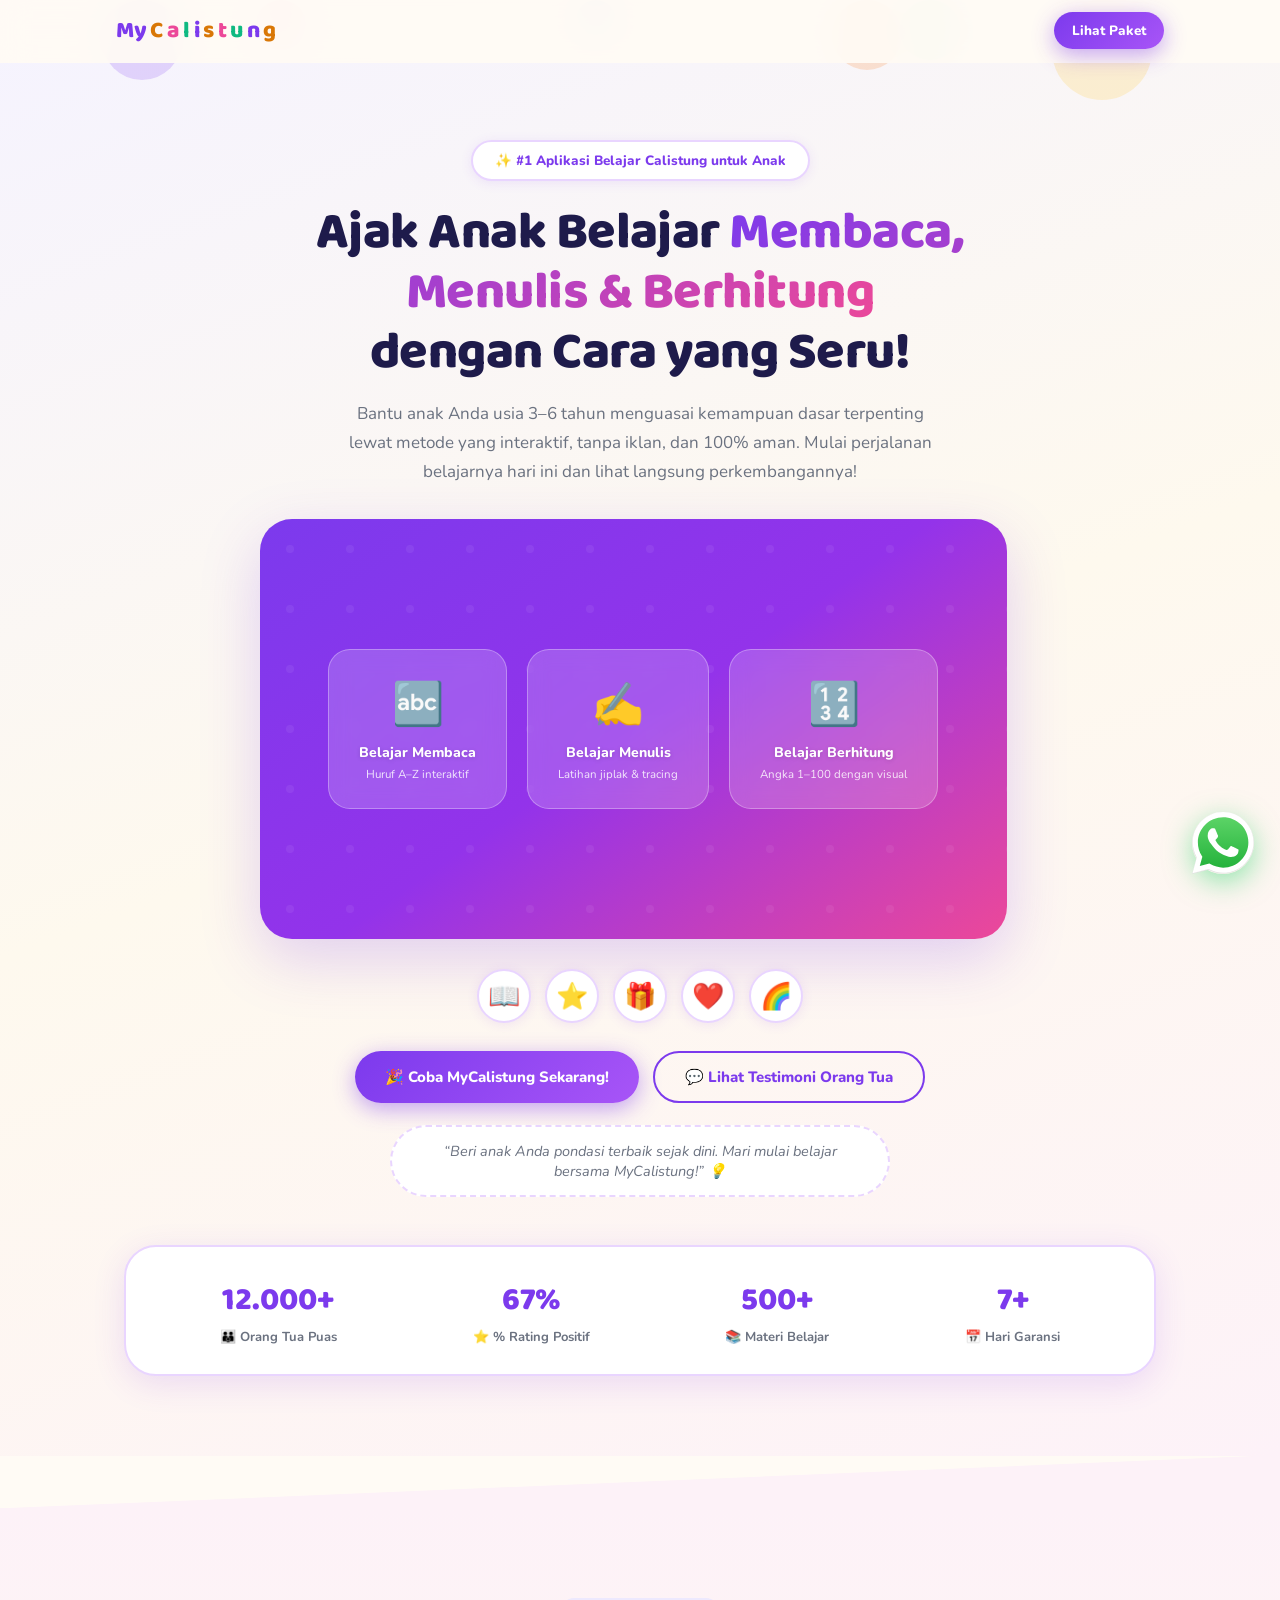
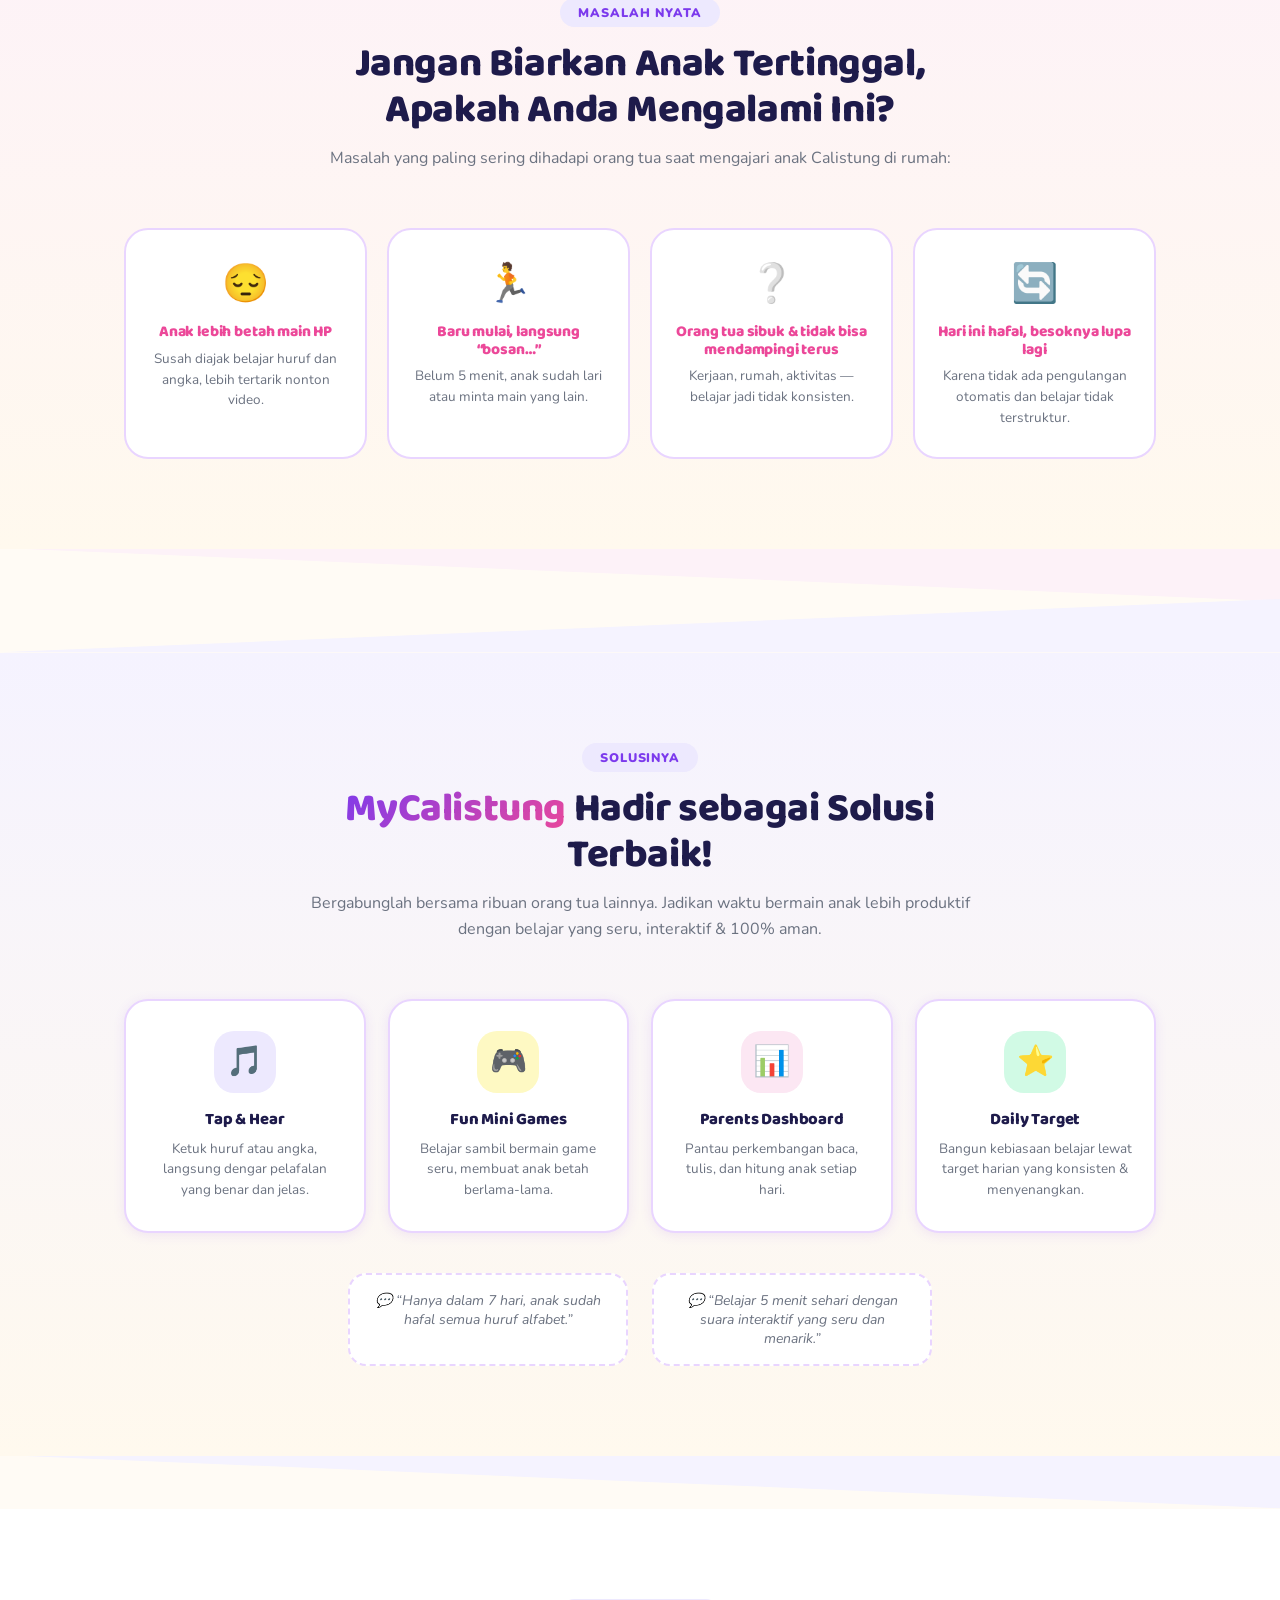
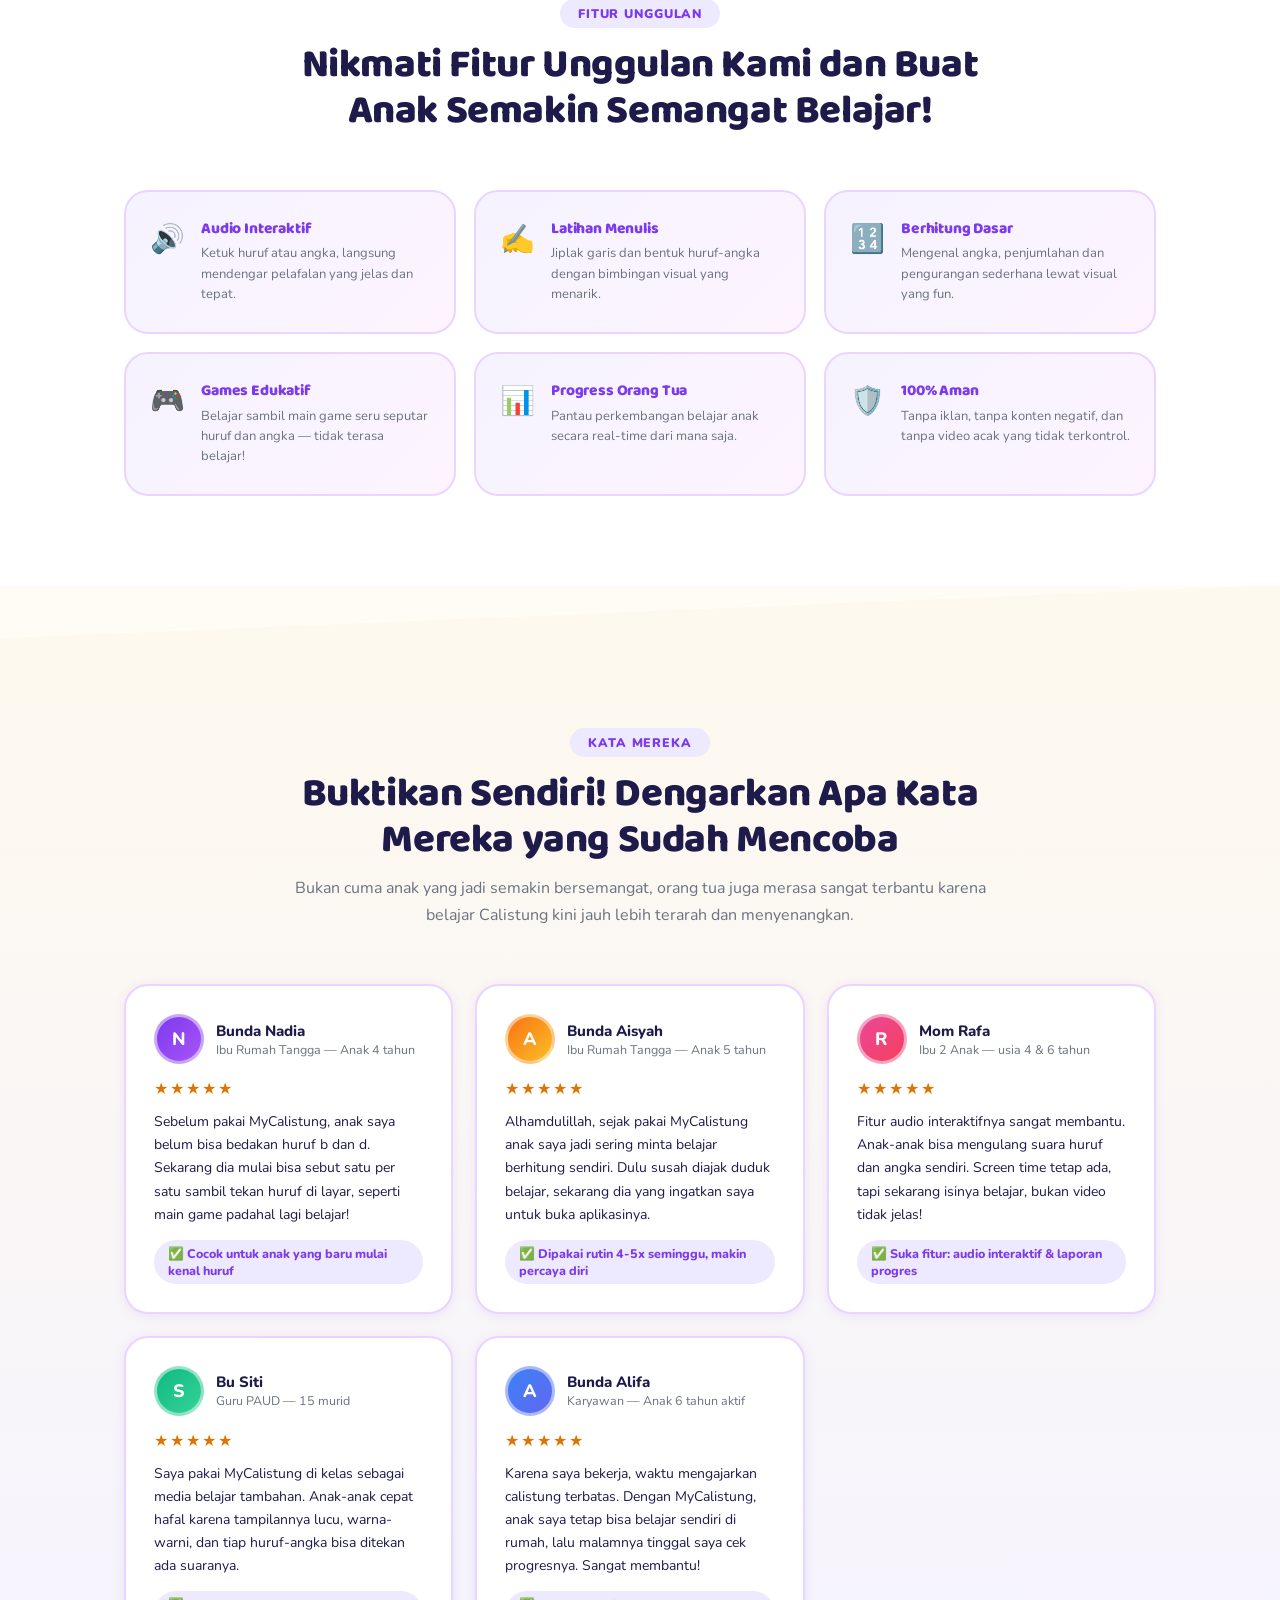
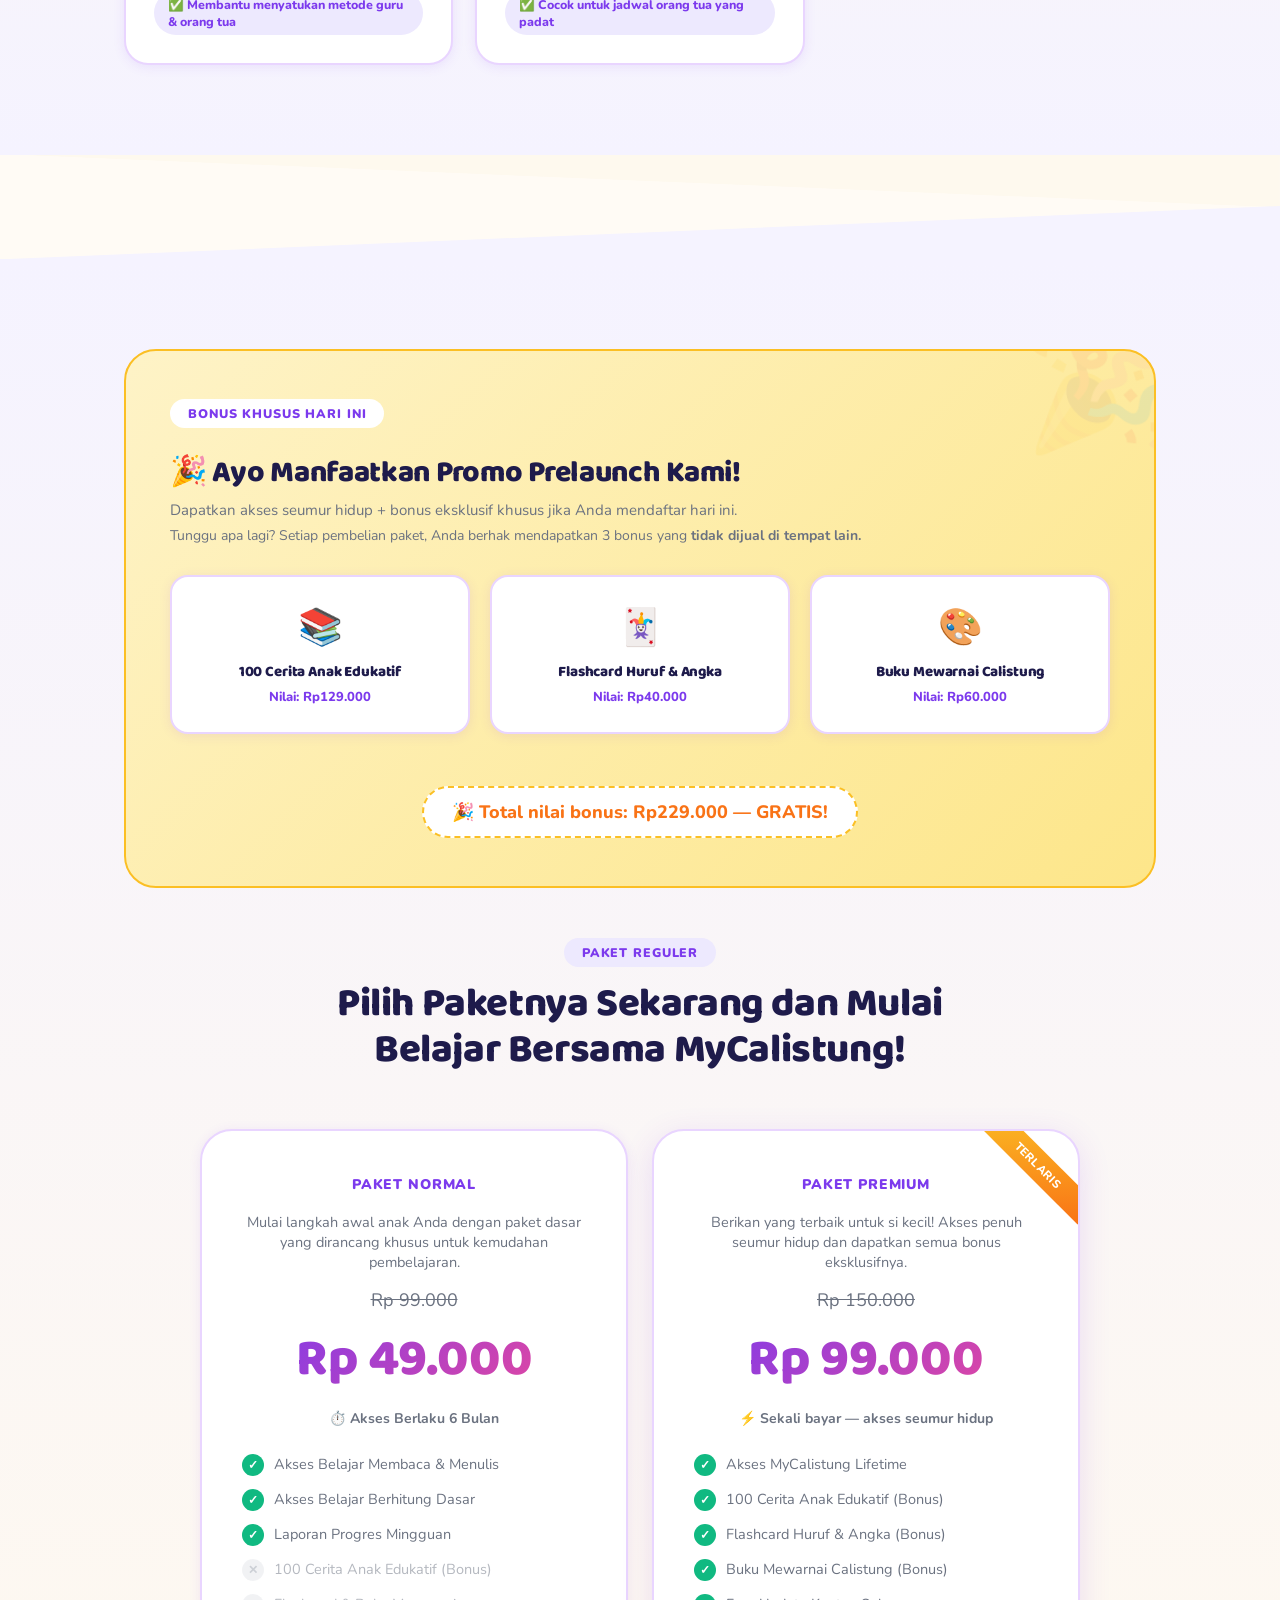
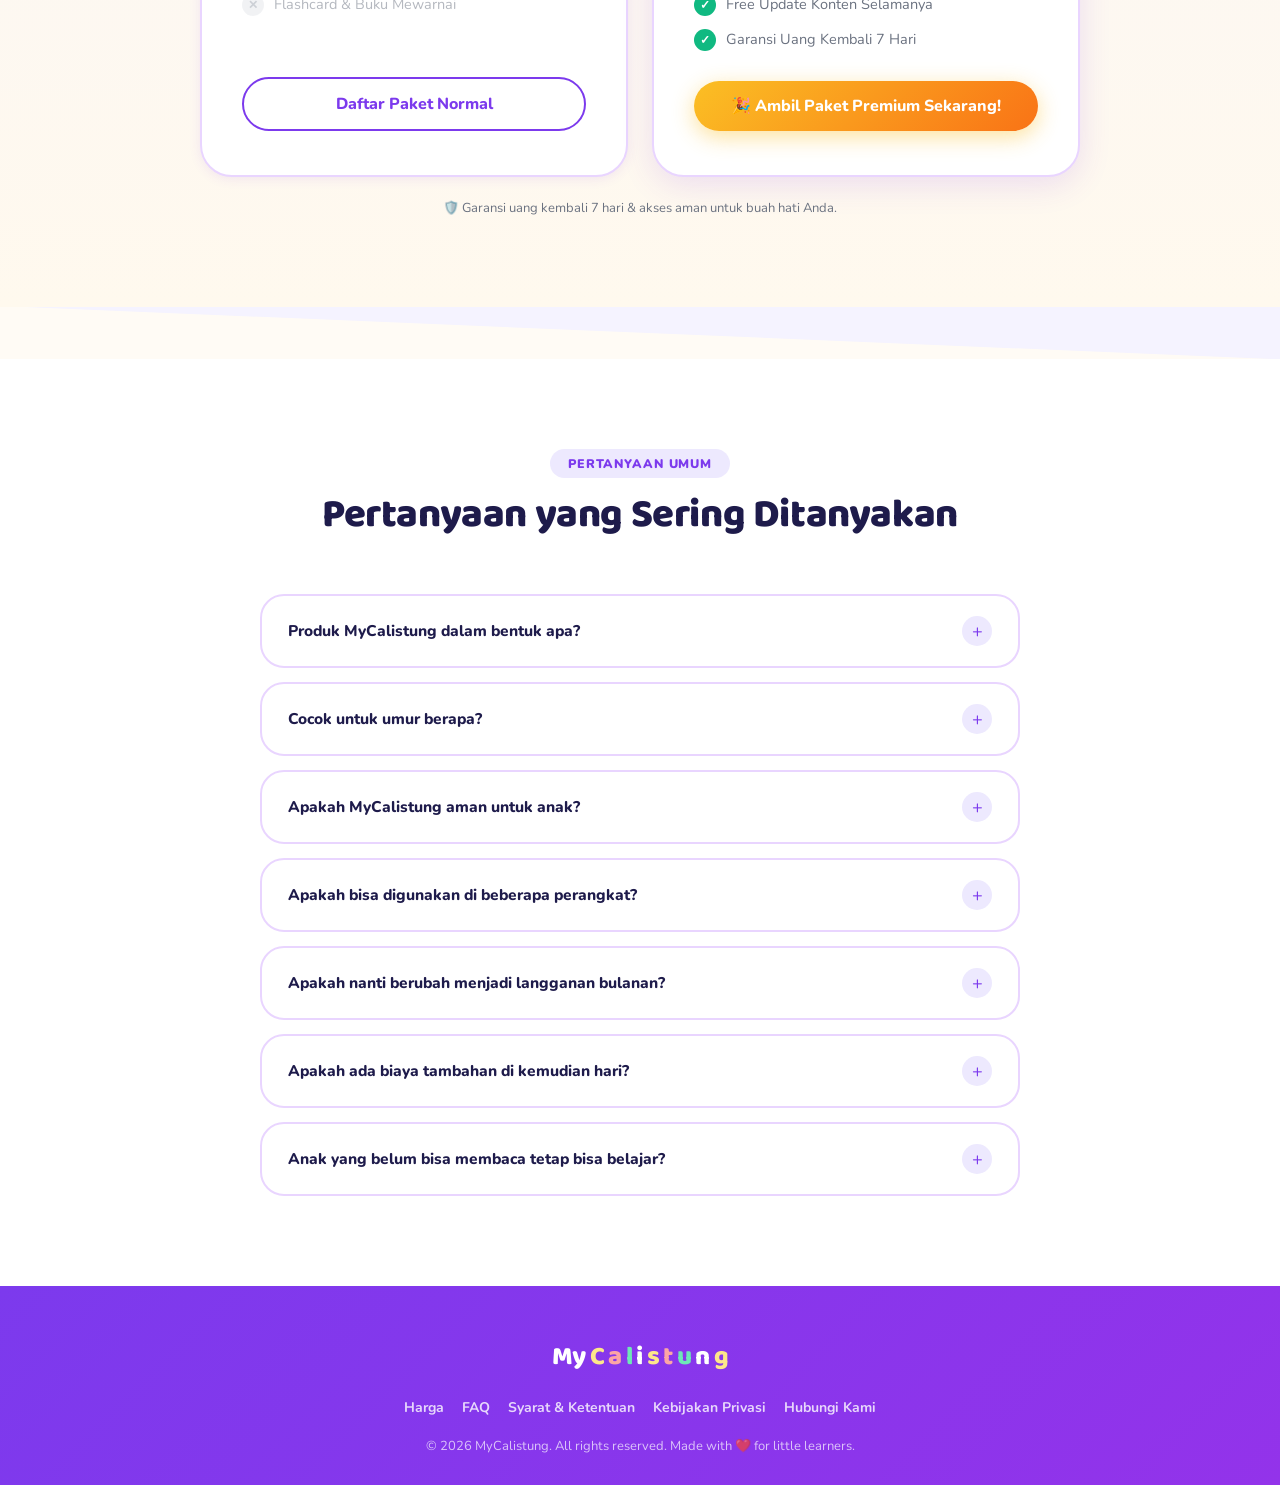
==== index.html @ 7fa24f55 "Add files via upload" ====
<!DOCTYPE html>
<html lang="id">
<head>
<meta charset="UTF-8">
<meta name="viewport" content="width=device-width, initial-scale=1.0">
<title>MyCalistung - Aplikasi Belajar Calistung Anak</title>
<meta name="description" content="MyCalistung membantu anak usia 3-6 tahun belajar Membaca, Menulis, dan Berhitung lewat cara yang seru, interaktif, dan aman tanpa iklan.">
<meta property="og:title" content="MyCalistung - Aplikasi Belajar Calistung Anak">
<meta property="og:description" content="Cara baru menemani anak belajar Calistung dengan aman, tanpa iklan, tanpa distraksi, full edukasi.">
<meta property="og:type" content="website">
<meta property="og:locale" content="id_ID">
<meta name="twitter:card" content="summary_large_image">
<meta name="twitter:title" content="MyCalistung - Aplikasi Belajar Calistung Anak">
<meta name="twitter:description" content="Belajar Membaca, Menulis, dan Berhitung jadi lebih mudah dan seru untuk anak usia 3-6 tahun.">
<link rel="preconnect" href="https://fonts.googleapis.com">
<link rel="preconnect" href="https://fonts.gstatic.com" crossorigin>
<link href="https://fonts.googleapis.com/css2?family=Baloo+2:wght@500;600;700;800&family=Nunito:wght@400;600;700;800;900&display=swap" rel="stylesheet">

<link rel="stylesheet" href="style.css">
</head>
<body>

<!-- ===== NAV ===== -->
<nav class="navbar" id="navbar">
  <div class="nav-inner">
    <a href="#" class="brand-logo" aria-label="MyCalistung - Beranda">
      <span class="lp">My</span><span class="ly">C</span><span class="lk">a</span><span class="lg">l</span><span class="lp">i</span><span class="ly">s</span><span class="lk">t</span><span class="lg">u</span><span class="lp">n</span><span class="ly">g</span>
    </a>
    <a href="#harga" class="btn btn-primary btn-sm" id="nav-cta">Lihat Paket</a>
  </div>
</nav>

<main>

<!-- ===== HERO ===== -->
<section class="hero" id="hero">
  <div class="bubbles" aria-hidden="true">
    <div class="bubble"></div><div class="bubble"></div>
    <div class="bubble"></div><div class="bubble"></div>
    <div class="bubble"></div><div class="bubble"></div>
  </div>
  <div class="wrap">
    <span class="eyebrow-badge">&#x2728; #1 Aplikasi Belajar Calistung untuk Anak</span>
    <h1>Ajak Anak Belajar <span class="accent">Membaca, Menulis &amp; Berhitung</span><br>dengan Cara yang Seru!</h1>
    <p class="lead">Bantu anak Anda usia 3&ndash;6 tahun menguasai kemampuan dasar terpenting lewat metode yang interaktif, tanpa iklan, dan 100% aman. Mulai perjalanan belajarnya hari ini dan lihat langsung perkembangannya!</p>

    <div class="hero-visual reveal">
      <div class="hero-mock" id="hero-mock">
        <div class="mock-card" data-tilt>
          <div class="mc-ic">&#x1F524;</div>
          <div class="mc-label">Belajar Membaca</div>
          <div class="mc-sub">Huruf A&ndash;Z interaktif</div>
        </div>
        <div class="mock-card" data-tilt>
          <div class="mc-ic">&#x270D;</div>
          <div class="mc-label">Belajar Menulis</div>
          <div class="mc-sub">Latihan jiplak &amp; tracing</div>
        </div>
        <div class="mock-card" data-tilt>
          <div class="mc-ic">&#x1F522;</div>
          <div class="mc-label">Belajar Berhitung</div>
          <div class="mc-sub">Angka 1&ndash;100 dengan visual</div>
        </div>
      </div>
    </div>

    <div class="icon-row" aria-hidden="true">
      <span title="Belajar">&#x1F4D6;</span>
      <span title="Bintang">&#x2B50;</span>
      <span title="Hadiah">&#x1F381;</span>
      <span title="Cinta">&#x2764;&#xFE0F;</span>
      <span title="Pelangi">&#x1F308;</span>
    </div>

    <div class="hero-cta-row">
      <a href="#harga" class="btn btn-primary confetti-btn" id="hero-cta-main">&#x1F389; Coba MyCalistung Sekarang!</a>
      <a href="#testimoni" class="btn btn-outline">&#x1F4AC; Lihat Testimoni Orang Tua</a>
    </div>

    <p class="hero-quote">&ldquo;Beri anak Anda pondasi terbaik sejak dini. Mari mulai belajar bersama MyCalistung!&rdquo; &#x1F4A1;</p>

    <div class="stats-bar reveal">
      <div class="stat-item">
        <div class="stat-num counter" data-target="12000">0</div>
        <div class="stat-label">&#x1F46A; Orang Tua Puas</div>
      </div>
      <div class="stat-item">
        <div class="stat-num counter" data-target="98">0</div>
        <div class="stat-label">&#x2B50; % Rating Positif</div>
      </div>
      <div class="stat-item">
        <div class="stat-num counter" data-target="500">0</div>
        <div class="stat-label">&#x1F4DA; Materi Belajar</div>
      </div>
      <div class="stat-item">
        <div class="stat-num counter" data-target="7">0</div>
        <div class="stat-label">&#x1F4C5; Hari Garansi</div>
      </div>
    </div>
  </div>
</section>

<!-- WAVE -->
<svg viewBox="0 0 1440 60" fill="none" xmlns="http://www.w3.org/2000/svg" style="display:block;margin-top:-1px;"><path d="M0 60L1440 0V60H0Z" fill="#FDF2F8"/></svg>

<!-- ===== PROBLEM ===== -->
<section class="problem-section section-pad" id="masalah">
  <div class="wrap">
    <div class="section-head reveal">
      <span class="section-eyebrow">Masalah Nyata</span>
      <h2>Jangan Biarkan Anak Tertinggal, Apakah Anda Mengalami Ini?</h2>
      <p>Masalah yang paling sering dihadapi orang tua saat mengajari anak Calistung di rumah:</p>
    </div>
    <div class="problem-grid">
      <div class="problem-card reveal">
        <span class="emoji">&#x1F614;</span>
        <h4>Anak lebih betah main HP</h4>
        <p>Susah diajak belajar huruf dan angka, lebih tertarik nonton video.</p>
      </div>
      <div class="problem-card reveal">
        <span class="emoji">&#x1F3C3;</span>
        <h4>Baru mulai, langsung &ldquo;bosan&hellip;&rdquo;</h4>
        <p>Belum 5 menit, anak sudah lari atau minta main yang lain.</p>
      </div>
      <div class="problem-card reveal">
        <span class="emoji">&#x2754;</span>
        <h4>Orang tua sibuk &amp; tidak bisa mendampingi terus</h4>
        <p>Kerjaan, rumah, aktivitas &mdash; belajar jadi tidak konsisten.</p>
      </div>
      <div class="problem-card reveal">
        <span class="emoji">&#x1F504;</span>
        <h4>Hari ini hafal, besoknya lupa lagi</h4>
        <p>Karena tidak ada pengulangan otomatis dan belajar tidak terstruktur.</p>
      </div>
    </div>
  </div>
</section>

<!-- WAVE -->
<svg viewBox="0 0 1440 60" fill="none" xmlns="http://www.w3.org/2000/svg" style="display:block;margin-top:-1px;"><path d="M0 0L1440 60V0H0Z" fill="#FDF2F8"/></svg>
<svg viewBox="0 0 1440 60" fill="none" xmlns="http://www.w3.org/2000/svg" style="display:block;margin-top:-2px;"><path d="M0 60L1440 0V60H0Z" fill="#F5F3FF"/></svg>

<!-- ===== SOLUTION ===== -->
<section class="solution-section section-pad" id="solusi">
  <div class="wrap">
    <div class="section-head reveal">
      <span class="section-eyebrow">Solusinya</span>
      <h2><span style="background:linear-gradient(135deg,var(--purple),var(--pink));-webkit-background-clip:text;-webkit-text-fill-color:transparent;background-clip:text;">MyCalistung</span> Hadir sebagai Solusi Terbaik!</h2>
      <p>Bergabunglah bersama ribuan orang tua lainnya. Jadikan waktu bermain anak lebih produktif dengan belajar yang seru, interaktif &amp; 100% aman.</p>
    </div>
    <div class="feature-grid-4">
      <div class="feature-card reveal">
        <div class="feature-icon icon-purple">&#x1F3B5;</div>
        <h3>Tap &amp; Hear</h3>
        <p>Ketuk huruf atau angka, langsung dengar pelafalan yang benar dan jelas.</p>
      </div>
      <div class="feature-card reveal">
        <div class="feature-icon icon-yellow">&#x1F3AE;</div>
        <h3>Fun Mini Games</h3>
        <p>Belajar sambil bermain game seru, membuat anak betah berlama-lama.</p>
      </div>
      <div class="feature-card reveal">
        <div class="feature-icon icon-pink">&#x1F4CA;</div>
        <h3>Parents Dashboard</h3>
        <p>Pantau perkembangan baca, tulis, dan hitung anak setiap hari.</p>
      </div>
      <div class="feature-card reveal">
        <div class="feature-icon icon-green">&#x2B50;</div>
        <h3>Daily Target</h3>
        <p>Bangun kebiasaan belajar lewat target harian yang konsisten &amp; menyenangkan.</p>
      </div>
    </div>
    <div class="solution-quotes reveal">
      <p>&#x1F4AC; &ldquo;Hanya dalam 7 hari, anak sudah hafal semua huruf alfabet.&rdquo;</p>
      <p>&#x1F4AC; &ldquo;Belajar 5 menit sehari dengan suara interaktif yang seru dan menarik.&rdquo;</p>
    </div>
  </div>
</section>

<!-- WAVE -->
<svg viewBox="0 0 1440 60" fill="none" xmlns="http://www.w3.org/2000/svg" style="display:block;margin-top:-1px;"><path d="M0 0L1440 60V0H0Z" fill="#F5F3FF"/></svg>

<!-- ===== HIGHLIGHTS ===== -->
<section class="highlights-section section-pad">
  <div class="wrap">
    <div class="section-head reveal">
      <span class="section-eyebrow">Fitur Unggulan</span>
      <h2>Nikmati Fitur Unggulan Kami dan Buat Anak Semakin Semangat Belajar!</h2>
    </div>
    <div class="highlights-grid">
      <div class="highlight-item reveal"><span class="h-ic">&#x1F50A;</span><div><h4>Audio Interaktif</h4><p>Ketuk huruf atau angka, langsung mendengar pelafalan yang jelas dan tepat.</p></div></div>
      <div class="highlight-item reveal"><span class="h-ic">&#x270D;</span><div><h4>Latihan Menulis</h4><p>Jiplak garis dan bentuk huruf-angka dengan bimbingan visual yang menarik.</p></div></div>
      <div class="highlight-item reveal"><span class="h-ic">&#x1F522;</span><div><h4>Berhitung Dasar</h4><p>Mengenal angka, penjumlahan dan pengurangan sederhana lewat visual yang fun.</p></div></div>
      <div class="highlight-item reveal"><span class="h-ic">&#x1F3AE;</span><div><h4>Games Edukatif</h4><p>Belajar sambil main game seru seputar huruf dan angka &mdash; tidak terasa belajar!</p></div></div>
      <div class="highlight-item reveal"><span class="h-ic">&#x1F4CA;</span><div><h4>Progress Orang Tua</h4><p>Pantau perkembangan belajar anak secara real-time dari mana saja.</p></div></div>
      <div class="highlight-item reveal"><span class="h-ic">&#x1F6E1;&#xFE0F;</span><div><h4>100% Aman</h4><p>Tanpa iklan, tanpa konten negatif, dan tanpa video acak yang tidak terkontrol.</p></div></div>
    </div>
  </div>
</section>

<!-- WAVE -->
<svg viewBox="0 0 1440 60" fill="none" xmlns="http://www.w3.org/2000/svg" style="display:block;margin-top:-1px;"><path d="M0 60L1440 0V60H0Z" fill="#FEF9EE"/></svg>

<!-- ===== TESTIMONIALS ===== -->
<section class="testi-section section-pad" id="testimoni">
  <div class="wrap">
    <div class="section-head reveal">
      <span class="section-eyebrow">Kata Mereka</span>
      <h2>Buktikan Sendiri! Dengarkan Apa Kata Mereka yang Sudah Mencoba</h2>
      <p>Bukan cuma anak yang jadi semakin bersemangat, orang tua juga merasa sangat terbantu karena belajar Calistung kini jauh lebih terarah dan menyenangkan.</p>
    </div>
    <div class="testi-grid">
      <div class="testi-card reveal">
        <div class="testi-person"><div class="testi-avatar" style="background:linear-gradient(135deg,#7C3AED,#A855F7);">N</div><div><div class="testi-name">Bunda Nadia</div><div class="testi-role">Ibu Rumah Tangga &mdash; Anak 4 tahun</div></div></div>
        <div class="testi-stars">&#x2605;&#x2605;&#x2605;&#x2605;&#x2605;</div>
        <p class="quote">Sebelum pakai MyCalistung, anak saya belum bisa bedakan huruf b dan d. Sekarang dia mulai bisa sebut satu per satu sambil tekan huruf di layar, seperti main game padahal lagi belajar!</p>
        <span class="testi-tag">&#x2705; Cocok untuk anak yang baru mulai kenal huruf</span>
      </div>
      <div class="testi-card reveal">
        <div class="testi-person"><div class="testi-avatar" style="background:linear-gradient(135deg,#F97316,#FBBF24);">A</div><div><div class="testi-name">Bunda Aisyah</div><div class="testi-role">Ibu Rumah Tangga &mdash; Anak 5 tahun</div></div></div>
        <div class="testi-stars">&#x2605;&#x2605;&#x2605;&#x2605;&#x2605;</div>
        <p class="quote">Alhamdulillah, sejak pakai MyCalistung anak saya jadi sering minta belajar berhitung sendiri. Dulu susah diajak duduk belajar, sekarang dia yang ingatkan saya untuk buka aplikasinya.</p>
        <span class="testi-tag">&#x2705; Dipakai rutin 4-5x seminggu, makin percaya diri</span>
      </div>
      <div class="testi-card reveal">
        <div class="testi-person"><div class="testi-avatar" style="background:linear-gradient(135deg,#EC4899,#F43F5E);">R</div><div><div class="testi-name">Mom Rafa</div><div class="testi-role">Ibu 2 Anak &mdash; usia 4 &amp; 6 tahun</div></div></div>
        <div class="testi-stars">&#x2605;&#x2605;&#x2605;&#x2605;&#x2605;</div>
        <p class="quote">Fitur audio interaktifnya sangat membantu. Anak-anak bisa mengulang suara huruf dan angka sendiri. Screen time tetap ada, tapi sekarang isinya belajar, bukan video tidak jelas!</p>
        <span class="testi-tag">&#x2705; Suka fitur: audio interaktif &amp; laporan progres</span>
      </div>
      <div class="testi-card reveal">
        <div class="testi-person"><div class="testi-avatar" style="background:linear-gradient(135deg,#10B981,#34D399);">S</div><div><div class="testi-name">Bu Siti</div><div class="testi-role">Guru PAUD &mdash; 15 murid</div></div></div>
        <div class="testi-stars">&#x2605;&#x2605;&#x2605;&#x2605;&#x2605;</div>
        <p class="quote">Saya pakai MyCalistung di kelas sebagai media belajar tambahan. Anak-anak cepat hafal karena tampilannya lucu, warna-warni, dan tiap huruf-angka bisa ditekan ada suaranya.</p>
        <span class="testi-tag">&#x2705; Membantu menyatukan metode guru &amp; orang tua</span>
      </div>
      <div class="testi-card reveal">
        <div class="testi-person"><div class="testi-avatar" style="background:linear-gradient(135deg,#3B82F6,#6366F1);">A</div><div><div class="testi-name">Bunda Alifa</div><div class="testi-role">Karyawan &mdash; Anak 6 tahun aktif</div></div></div>
        <div class="testi-stars">&#x2605;&#x2605;&#x2605;&#x2605;&#x2605;</div>
        <p class="quote">Karena saya bekerja, waktu mengajarkan calistung terbatas. Dengan MyCalistung, anak saya tetap bisa belajar sendiri di rumah, lalu malamnya tinggal saya cek progresnya. Sangat membantu!</p>
        <span class="testi-tag">&#x2705; Cocok untuk jadwal orang tua yang padat</span>
      </div>
    </div>
  </div>
</section>

<!-- WAVE -->
<svg viewBox="0 0 1440 60" fill="none" xmlns="http://www.w3.org/2000/svg" style="display:block;margin-top:-1px;"><path d="M0 0L1440 60V0H0Z" fill="#FEF9EE"/></svg>
<svg viewBox="0 0 1440 60" fill="none" xmlns="http://www.w3.org/2000/svg" style="display:block;margin-top:-2px;"><path d="M0 60L1440 0V60H0Z" fill="#F5F3FF"/></svg>

<!-- ===== PROMO + BONUS + PRICING ===== -->
<section class="promo-section section-pad" id="harga">
  <div class="wrap">
    <div class="promo-banner reveal">
      <span class="section-eyebrow" style="background:#fff;">Bonus Khusus Hari Ini</span>
      <h2 style="font-size:30px;margin:14px 0 10px;">&#x1F389; Ayo Manfaatkan Promo Prelaunch Kami!</h2>
      <p style="color:var(--ink-soft);margin-bottom:6px;font-size:15px;">Dapatkan akses seumur hidup + bonus eksklusif khusus jika Anda mendaftar hari ini.</p>
      <p style="color:var(--ink-soft);font-size:14px;">Tunggu apa lagi? Setiap pembelian paket, Anda berhak mendapatkan 3 bonus yang <strong>tidak dijual di tempat lain.</strong></p>
      <div class="bonus-grid">
        <div class="bonus-item" data-tilt><div class="b-emoji">&#x1F4DA;</div><h4>100 Cerita Anak Edukatif</h4><div class="b-value">Nilai: Rp129.000</div></div>
        <div class="bonus-item" data-tilt><div class="b-emoji">&#x1F0CF;</div><h4>Flashcard Huruf &amp; Angka</h4><div class="b-value">Nilai: Rp40.000</div></div>
        <div class="bonus-item" data-tilt><div class="b-emoji">&#x1F3A8;</div><h4>Buku Mewarnai Calistung</h4><div class="b-value">Nilai: Rp60.000</div></div>
      </div>
      <div style="text-align:center;margin-top:24px;"><span class="bonus-total">&#x1F389; Total nilai bonus: Rp229.000 &mdash; GRATIS!</span></div>
    </div>



    <div class="section-head reveal">
      <span class="section-eyebrow">Paket Reguler</span>
      <h2>Pilih Paketnya Sekarang dan Mulai Belajar Bersama MyCalistung!</h2>
    </div>
    <div class="price-grid reveal">
      <!-- PAKET NORMAL -->
      <div class="price-card normal" data-tilt>
        <div class="price-plan-name">Paket Normal</div>
        <p style="font-size:14.5px;color:var(--ink-soft);margin-bottom:16px;">Mulai langkah awal anak Anda dengan paket dasar yang dirancang khusus untuk kemudahan pembelajaran.</p>
        <div class="price-old">Rp 99.000</div>
        <div class="price-amount">Rp 49.000</div>
        <div class="price-sub">&#x23F1;&#xFE0F; Akses Berlaku 6 Bulan</div>
        <ul class="price-features">
          <li><span class="check">&#x2713;</span> Akses Belajar Membaca & Menulis</li>
          <li><span class="check">&#x2713;</span> Akses Belajar Berhitung Dasar</li>
          <li><span class="check">&#x2713;</span> Laporan Progres Mingguan</li>
          <li style="opacity: 0.5;"><span class="check" style="background:#E5E7EB;color:#9CA3AF;">&#x2715;</span> 100 Cerita Anak Edukatif (Bonus)</li>
          <li style="opacity: 0.5;"><span class="check" style="background:#E5E7EB;color:#9CA3AF;">&#x2715;</span> Flashcard & Buku Mewarnai</li>
        </ul>
        <a href="#" class="btn btn-outline" style="width:100%;font-size:16px;">Daftar Paket Normal</a>
      </div>

      <!-- PAKET PREMIUM -->
      <div class="price-card premium" data-tilt>
        <div class="price-plan-name">Paket Premium</div>
        <p style="font-size:14.5px;color:var(--ink-soft);margin-bottom:16px;">Berikan yang terbaik untuk si kecil! Akses penuh seumur hidup dan dapatkan semua bonus eksklusifnya.</p>
        <div class="price-old">Rp 150.000</div>
        <div class="price-amount">Rp 99.000</div>
        <div class="price-sub">&#x26A1; Sekali bayar &mdash; akses seumur hidup</div>
        <ul class="price-features">
          <li><span class="check">&#x2713;</span> Akses MyCalistung Lifetime</li>
          <li><span class="check">&#x2713;</span> 100 Cerita Anak Edukatif (Bonus)</li>
          <li><span class="check">&#x2713;</span> Flashcard Huruf &amp; Angka (Bonus)</li>
          <li><span class="check">&#x2713;</span> Buku Mewarnai Calistung (Bonus)</li>
          <li><span class="check">&#x2713;</span> Free Update Konten Selamanya</li>
          <li><span class="check">&#x2713;</span> Garansi Uang Kembali 7 Hari</li>
        </ul>
        <a href="#" class="btn btn-yellow confetti-btn" style="width:100%;font-size:16px;" id="buy-btn">&#x1F389; Ambil Paket Premium Sekarang!</a>
      </div>
    </div>
    
    <p class="price-guarantee reveal">&#x1F6E1;&#xFE0F; Garansi uang kembali 7 hari &amp; akses aman untuk buah hati Anda.</p>
  </div>
</section>

<!-- WAVE -->
<svg viewBox="0 0 1440 60" fill="none" xmlns="http://www.w3.org/2000/svg" style="display:block;margin-top:-1px;"><path d="M0 0L1440 60V0H0Z" fill="#F5F3FF"/></svg>

<!-- ===== FAQ ===== -->
<section class="faq-section section-pad" id="faq">
  <div class="wrap">
    <div class="section-head reveal">
      <span class="section-eyebrow">Pertanyaan Umum</span>
      <h2>Pertanyaan yang Sering Ditanyakan</h2>
    </div>
    <div class="faq-list">
      <div class="faq-item">
        <button class="faq-q">Produk MyCalistung dalam bentuk apa? <span class="plus">+</span></button>
        <div class="faq-a"><div class="faq-a-inner">MyCalistung berupa akses ke website/app kami yang bersifat interaktif. Anak tidak hanya membaca, tapi belajar dengan suara, game, dan latihan yang selalu diperbarui. Berbeda dari produk lain yang hanya e-book atau printable statis.</div></div>
      </div>
      <div class="faq-item">
        <button class="faq-q">Cocok untuk umur berapa? <span class="plus">+</span></button>
        <div class="faq-a"><div class="faq-a-inner">MyCalistung cocok untuk anak usia 3&ndash;6 tahun, dari yang belum mengenal huruf dan angka sampai yang mulai membaca dan berhitung dasar.</div></div>
      </div>
      <div class="faq-item">
        <button class="faq-q">Apakah MyCalistung aman untuk anak? <span class="plus">+</span></button>
        <div class="faq-a"><div class="faq-a-inner">Ya, 100% aman! Tanpa iklan, tanpa YouTube, dan semua materinya khusus untuk edukasi anak. Orang tua bisa tenang saat anak belajar sendiri.</div></div>
      </div>
      <div class="faq-item">
        <button class="faq-q">Apakah bisa digunakan di beberapa perangkat? <span class="plus">+</span></button>
        <div class="faq-a"><div class="faq-a-inner">Bisa. Satu akun bisa dipakai di 3 perangkat yang berbeda secara bersamaan.</div></div>
      </div>
      <div class="faq-item">
        <button class="faq-q">Apakah nanti berubah menjadi langganan bulanan? <span class="plus">+</span></button>
        <div class="faq-a"><div class="faq-a-inner">Setelah launching resmi, MyCalistung kemungkinan akan menggunakan sistem bulanan. Namun pembeli pre-launch tetap mendapatkan akses lifetime selamanya.</div></div>
      </div>
      <div class="faq-item">
        <button class="faq-q">Apakah ada biaya tambahan di kemudian hari? <span class="plus">+</span></button>
        <div class="faq-a"><div class="faq-a-inner">Tidak ada. Pembeli pre-launch hanya bayar sekali dan mendapat akses seumur hidup termasuk semua update konten ke depannya.</div></div>
      </div>
      <div class="faq-item">
        <button class="faq-q">Anak yang belum bisa membaca tetap bisa belajar? <span class="plus">+</span></button>
        <div class="faq-a"><div class="faq-a-inner">Bisa! Cukup &ldquo;tap &amp; dengar&rdquo; menggunakan audio interaktif. Anak tidak perlu bisa membaca dulu &mdash; sistem kami akan menuntun dari nol.</div></div>
      </div>
    </div>
  </div>
</section>

</main>

<!-- ===== FOOTER ===== -->
<footer>
  <div class="wrap">
    <div class="brand-logo" style="justify-content:center;font-size:26px;">
      <span style="color:#fff;">My</span><span style="color:#FDE68A;">C</span><span style="color:#FCA5A5;">a</span><span style="color:#6EE7B7;">l</span><span style="color:#fff;">i</span><span style="color:#FDE68A;">s</span><span style="color:#FCA5A5;">t</span><span style="color:#6EE7B7;">u</span><span style="color:#fff;">n</span><span style="color:#FDE68A;">g</span>
    </div>
    <div class="footer-links">
      <a href="#harga">Harga</a>
      <a href="#faq">FAQ</a>
      <a href="#">Syarat &amp; Ketentuan</a>
      <a href="#">Kebijakan Privasi</a>
      <a href="#">Hubungi Kami</a>
    </div>
    <div class="footer-copy">&copy; 2026 MyCalistung. All rights reserved. Made with &#x2764;&#xFE0F; for little learners.</div>
  </div>
</footer>

<!-- WA FLOAT -->
<a href="https://wa.me/6281234567890?text=Halo%2C%20saya%20tertarik%20dengan%20MyCalistung" class="wa-float" target="_blank" rel="noopener" aria-label="Chat WhatsApp">
  <svg viewBox="-2.73 0 1225.016 1225.016" xmlns="http://www.w3.org/2000/svg" width="100%" height="100%">
    <g stroke-width="0"></g>
    <g stroke-linecap="round" stroke-linejoin="round"></g>
    <g>
      <path fill="#E0E0E0" d="M1041.858 178.02C927.206 63.289 774.753.07 612.325 0 277.617 0 5.232 272.298 5.098 606.991c-.039 106.986 27.915 211.42 81.048 303.476L0 1225.016l321.898-84.406c88.689 48.368 188.547 73.855 290.166 73.896h.258.003c334.654 0 607.08-272.346 607.222-607.023.056-162.208-63.052-314.724-177.689-429.463zm-429.533 933.963h-.197c-90.578-.048-179.402-24.366-256.878-70.339l-18.438-10.93-191.021 50.083 51-186.176-12.013-19.087c-50.525-80.336-77.198-173.175-77.16-268.504.111-278.186 226.507-504.503 504.898-504.503 134.812.056 261.519 52.604 356.814 147.965 95.289 95.36 147.728 222.128 147.688 356.948-.118 278.195-226.522 504.543-504.693 504.543z"></path>
      <linearGradient id="wa-grad" gradientUnits="userSpaceOnUse" x1="609.77" y1="1190.114" x2="609.77" y2="21.084"><stop offset="0" stop-color="#20b038"></stop><stop offset="1" stop-color="#60d66a"></stop></linearGradient>
      <path fill="url(#wa-grad)" d="M27.875 1190.114l82.211-300.18c-50.719-87.852-77.391-187.523-77.359-289.602.133-319.398 260.078-579.25 579.469-579.25 155.016.07 300.508 60.398 409.898 169.891 109.414 109.492 169.633 255.031 169.57 409.812-.133 319.406-260.094 579.281-579.445 579.281-.023 0 .016 0 0 0h-.258c-96.977-.031-192.266-24.375-276.898-70.5l-307.188 80.548z"></path>
      <path fill-rule="evenodd" clip-rule="evenodd" fill="#FFF" d="M462.273 349.294c-11.234-24.977-23.062-25.477-33.75-25.914-8.742-.375-18.75-.352-28.742-.352-10 0-26.25 3.758-39.992 18.766-13.75 15.008-52.5 51.289-52.5 125.078 0 73.797 53.75 145.102 61.242 155.117 7.5 10 103.758 166.266 256.203 226.383 126.695 49.961 152.477 40.023 179.977 37.523s88.734-36.273 101.234-71.297c12.5-35.016 12.5-65.031 8.75-71.305-3.75-6.25-13.75-10-28.75-17.5s-88.734-43.789-102.484-48.789-23.75-7.5-33.75 7.516c-10 15-38.727 48.773-47.477 58.773-8.75 10.023-17.5 11.273-32.5 3.773-15-7.523-63.305-23.344-120.609-74.438-44.586-39.75-74.688-88.844-83.438-103.859-8.75-15-.938-23.125 6.586-30.602 6.734-6.719 15-17.508 22.5-26.266 7.484-8.758 9.984-15.008 14.984-25.008 5-10.016 2.5-18.773-1.25-26.273s-32.898-81.67-46.234-111.326z"></path>
      <path fill="#FFF" d="M1036.898 176.091C923.562 62.677 772.859.185 612.297.114 281.43.114 12.172 269.286 12.039 600.137 12 705.896 39.633 809.13 92.156 900.13L7 1211.067l318.203-83.438c87.672 47.812 186.383 73.008 286.836 73.047h.255.003c330.812 0 600.109-269.219 600.25-600.055.055-160.343-62.328-311.108-175.649-424.53zm-424.601 923.242h-.195c-89.539-.047-177.344-24.086-253.93-69.531l-18.227-10.805-188.828 49.508 50.414-184.039-11.875-18.867c-49.945-79.414-76.312-171.188-76.273-265.422.109-274.992 223.906-498.711 499.102-498.711 133.266.055 258.516 52 352.719 146.266 94.195 94.266 146.031 219.578 145.992 352.852-.118 274.999-223.923 498.749-498.899 498.749z"></path>
    </g>
  </svg>
</a>

<script src="script.js"></script>
</body>
</html>
---- style.css ----
/* ===== DESIGN TOKENS ===== */
:root {
  --purple: #7C3AED;
  --purple-mid: #A855F7;
  --purple-light: #EDE9FE;
  --yellow: #FBBF24;
  --yellow-dark: #D97706;
  --orange: #F97316;
  --orange-light: #FFF3E0;
  --pink: #EC4899;
  --pink-light: #FCE7F3;
  --green: #10B981;
  --green-light: #D1FAE5;
  --blue: #3B82F6;
  --blue-light: #DBEAFE;
  --red: #EF4444;
  --bg: #FFFBF5;
  --ink: #1E1B4B;
  --ink-soft: #6B7280;
  --line: #E9D5FF;
  --white: #FFFFFF;
  --shadow-sm: 0 2px 12px rgba(124, 58, 237, .10);
  --shadow-md: 0 8px 32px rgba(124, 58, 237, .14);
  --shadow-lg: 0 20px 60px rgba(124, 58, 237, .22);
  --r-xl: 32px;
  --r-lg: 24px;
  --r-md: 18px;
  --r-sm: 12px;
  --maxw: 1080px;
}

/* ===== BASE ===== */
* {
  margin: 0;
  padding: 0;
  box-sizing: border-box;
}

html {
  scroll-behavior: smooth;
}

body {
  font-family: 'Nunito', sans-serif;
  background: var(--bg);
  color: var(--ink);
  -webkit-font-smoothing: antialiased;
  overflow-x: hidden;
}

h1,
h2,
h3,
h4 {
  font-family: 'Baloo 2', sans-serif;
  font-weight: 800;
  line-height: 1.15;
  letter-spacing: -.01em;
}

img {
  max-width: 100%;
  display: block;
}

a {
  text-decoration: none;
  color: inherit;
}

button {
  font-family: inherit;
  cursor: pointer;
  border: none;
  background: none;
}

ul {
  list-style: none;
}

.wrap {
  max-width: var(--maxw);
  margin: 0 auto;
  padding: 0 24px;
}

section {
  position: relative;
  overflow: hidden;
}

.section-pad {
  padding: 90px 0;
}

:focus-visible {
  outline: 3px solid var(--yellow);
  outline-offset: 3px;
  border-radius: 6px;
}

@media(prefers-reduced-motion:reduce) {
  * {
    animation-duration: .01ms !important;
    transition-duration: .01ms !important;
  }
}

/* ===== FLOATING BUBBLES BG ===== */
.bubbles {
  position: absolute;
  inset: 0;
  pointer-events: none;
  z-index: 0;
  overflow: hidden;
}

.bubble {
  position: absolute;
  border-radius: 50%;
  opacity: .18;
  animation: floatUp linear infinite;
}

@keyframes floatUp {
  0% {
    transform: translateY(110%) scale(1);
  }

  100% {
    transform: translateY(-10%) scale(1.15);
  }
}

/* ===== LOGO ===== */
.brand-logo {
  display: inline-flex;
  align-items: center;
  gap: 4px;
  font-family: 'Baloo 2';
  font-weight: 800;
  font-size: 23px;
  letter-spacing: -.02em;
}

.brand-logo .lp {
  color: var(--purple);
}

.brand-logo .ly {
  color: var(--yellow-dark);
}

.brand-logo .lk {
  color: var(--pink);
}

.brand-logo .lg {
  color: var(--green);
}

.brand-logo .lb {
  color: var(--blue);
}

/* ===== NAV ===== */
.navbar {
  position: fixed;
  top: 0;
  left: 0;
  right: 0;
  z-index: 200;
  background: rgba(255, 251, 245, .92);
  backdrop-filter: blur(14px);
  border-bottom: 2px solid transparent;
  transition: .3s;
}

.navbar.scrolled {
  border-color: var(--line);
  box-shadow: 0 4px 24px rgba(124, 58, 237, .08);
}

.nav-inner {
  max-width: var(--maxw);
  margin: 0 auto;
  padding: 12px 16px;
  display: flex;
  align-items: center;
  justify-content: space-between;
  gap: 12px;
}

/* ===== BUTTONS ===== */
.btn {
  display: inline-flex;
  align-items: center;
  justify-content: center;
  gap: 7px;
  padding: 14px 30px;
  border-radius: 999px;
  font-weight: 800;
  font-size: 15px;
  transition: transform .22s cubic-bezier(.34, 1.56, .64, 1), box-shadow .22s;
  white-space: nowrap;
  position: relative;
  overflow: hidden;
}

.btn::before {
  content: '';
  position: absolute;
  inset: 0;
  background: rgba(255, 255, 255, .15);
  opacity: 0;
  transition: .2s;
}

.btn:hover::before {
  opacity: 1;
}

.btn:active {
  transform: scale(.94) !important;
}

.btn-primary {
  background: linear-gradient(135deg, var(--purple), var(--purple-mid));
  color: #fff;
  box-shadow: 0 6px 22px rgba(124, 58, 237, .45);
}

.btn-primary:hover {
  transform: translateY(-3px) scale(1.03);
  box-shadow: 0 12px 32px rgba(124, 58, 237, .55);
}

.btn-yellow {
  background: linear-gradient(135deg, var(--yellow), var(--orange));
  color: #fff;
  box-shadow: 0 6px 22px rgba(251, 191, 36, .45);
}

.btn-yellow:hover {
  transform: translateY(-3px) scale(1.03);
  box-shadow: 0 12px 32px rgba(251, 191, 36, .55);
}

.btn-sm {
  padding: 9px 18px;
  font-size: 13.5px;
}

.btn-outline {
  background: transparent;
  border: 2.5px solid var(--purple);
  color: var(--purple);
}

.btn-outline:hover {
  background: var(--purple-light);
}

/* ===== SECTION LABELS ===== */
.section-eyebrow {
  display: inline-block;
  font-size: 12.5px;
  font-weight: 900;
  letter-spacing: .07em;
  text-transform: uppercase;
  color: var(--purple);
  background: var(--purple-light);
  padding: 6px 18px;
  border-radius: 999px;
  margin-bottom: 14px;
}

.section-head {
  text-align: center;
  max-width: 700px;
  margin: 0 auto 56px;
}

.section-head h2 {
  font-size: clamp(26px, 3.5vw, 40px);
  margin-bottom: 12px;
}

.section-head p {
  font-size: 16px;
  color: var(--ink-soft);
  line-height: 1.65;
}

/* ===== HERO ===== */
.hero {
  padding: 140px 0 80px;
  text-align: center;
  background: linear-gradient(160deg, #F5F3FF 0%, #FEF9EE 50%, #FDF2F8 100%);
  position: relative;
}

.hero .bubbles .bubble:nth-child(1) {
  width: 80px;
  height: 80px;
  background: var(--yellow);
  left: 8%;
  animation-duration: 8s;
  animation-delay: 0s;
}

.hero .bubbles .bubble:nth-child(2) {
  width: 50px;
  height: 50px;
  background: var(--pink);
  left: 20%;
  animation-duration: 10s;
  animation-delay: -3s;
}

.hero .bubbles .bubble:nth-child(3) {
  width: 100px;
  height: 100px;
  background: var(--purple-mid);
  right: 10%;
  animation-duration: 12s;
  animation-delay: -1s;
}

.hero .bubbles .bubble:nth-child(4) {
  width: 60px;
  height: 60px;
  background: var(--green);
  right: 25%;
  animation-duration: 9s;
  animation-delay: -5s;
}

.hero .bubbles .bubble:nth-child(5) {
  width: 40px;
  height: 40px;
  background: var(--blue);
  left: 45%;
  animation-duration: 11s;
  animation-delay: -7s;
}

.hero .bubbles .bubble:nth-child(6) {
  width: 70px;
  height: 70px;
  background: var(--orange);
  left: 65%;
  animation-duration: 7s;
  animation-delay: -2s;
}

.eyebrow-badge {
  display: inline-flex;
  align-items: center;
  gap: 8px;
  background: #fff;
  border: 2px solid var(--line);
  border-radius: 999px;
  padding: 9px 22px;
  font-size: 13.5px;
  font-weight: 800;
  color: var(--purple);
  box-shadow: var(--shadow-sm);
  margin-bottom: 22px;
  animation: badgePop .6s cubic-bezier(.34, 1.56, .64, 1) both;
}

@keyframes badgePop {
  from {
    opacity: 0;
    transform: scale(.7);
  }

  to {
    opacity: 1;
    transform: scale(1);
  }
}

.hero h1 {
  font-size: clamp(28px, 5vw, 52px);
  max-width: 800px;
  margin: 0 auto 18px;
  color: var(--ink);
  position: relative;
  z-index: 2;
  animation: slideUp .7s .2s ease both;
}

.hero h1 .accent {
  background: linear-gradient(135deg, var(--purple), var(--pink));
  -webkit-background-clip: text;
  -webkit-text-fill-color: transparent;
  background-clip: text;
}

.hero p.lead {
  font-size: 17px;
  color: var(--ink-soft);
  max-width: 600px;
  margin: 0 auto 32px;
  line-height: 1.7;
  position: relative;
  z-index: 2;
  animation: slideUp .7s .35s ease both;
}

.hero p.lead strong {
  color: var(--purple);
}

@keyframes slideUp {
  from {
    opacity: 0;
    transform: translateY(28px);
  }

  to {
    opacity: 1;
    transform: translateY(0);
  }
}

/* Hero mock cards */
.hero-visual {
  max-width: 760px;
  margin: 0 auto 30px;
  position: relative;
  z-index: 2;
  animation: slideUp .7s .45s ease both;
}

.hero-mock {
  background: linear-gradient(145deg, var(--purple), #9333EA, var(--pink));
  aspect-ratio: 16/9;
  max-height: 420px;
  border-radius: var(--r-xl);
  display: flex;
  align-items: center;
  justify-content: center;
  gap: 20px;
  padding: 30px;
  flex-wrap: wrap;
  box-shadow: var(--shadow-lg);
  position: relative;
  overflow: hidden;
}

.hero-mock::before {
  content: '';
  position: absolute;
  inset: 0;
  background: url("data:image/svg+xml,%3Csvg width='60' height='60' viewBox='0 0 60 60' xmlns='http://www.w3.org/2000/svg'%3E%3Cg fill='none' fill-rule='evenodd'%3E%3Cg fill='%23ffffff' fill-opacity='0.06'%3E%3Ccircle cx='30' cy='30' r='4'/%3E%3C/g%3E%3C/g%3E%3C/svg%3E");
}

.mock-card {
  background: rgba(255, 255, 255, .18);
  backdrop-filter: blur(10px);
  border-radius: 22px;
  padding: 26px 30px;
  color: #fff;
  text-align: center;
  min-width: 160px;
  border: 1.5px solid rgba(255, 255, 255, .3);
  transition: transform .3s cubic-bezier(.34, 1.56, .64, 1);
  cursor: default;
  position: relative;
  z-index: 1;
}

.mock-card:hover {
  transform: translateY(-8px) scale(1.05);
}

.mock-card .mc-ic {
  font-size: 42px;
  margin-bottom: 10px;
  animation: wiggle 2.5s ease-in-out infinite;
}

.mock-card:nth-child(2) .mc-ic {
  animation-delay: .8s;
}

.mock-card:nth-child(3) .mc-ic {
  animation-delay: 1.6s;
}

@keyframes wiggle {

  0%,
  100% {
    transform: rotate(-6deg);
  }

  50% {
    transform: rotate(6deg);
  }
}

.mock-card .mc-label {
  font-size: 14px;
  font-weight: 800;
  text-shadow: 0 1px 4px rgba(0, 0, 0, .15);
}

.mock-card .mc-sub {
  font-size: 11.5px;
  opacity: .85;
  margin-top: 4px;
}

/* Icon row */
.icon-row {
  display: flex;
  justify-content: center;
  gap: 14px;
  margin: 28px 0;
  position: relative;
  z-index: 2;
}

.icon-row span {
  width: 54px;
  height: 54px;
  border-radius: 50%;
  background: #fff;
  display: flex;
  align-items: center;
  justify-content: center;
  font-size: 26px;
  box-shadow: var(--shadow-sm);
  border: 2px solid var(--line);
  transition: transform .25s cubic-bezier(.34, 1.56, .64, 1);
  cursor: default;
}

.icon-row span:hover {
  transform: scale(1.25) rotate(12deg);
}

.hero-cta-row {
  display: flex;
  gap: 14px;
  justify-content: center;
  flex-wrap: wrap;
  position: relative;
  z-index: 2;
}

.hero-quote {
  font-style: italic;
  color: var(--ink-soft);
  font-size: 14.5px;
  max-width: 500px;
  margin: 22px auto 0;
  position: relative;
  z-index: 2;
  padding: 14px 22px;
  background: #fff;
  border-radius: 999px;
  border: 2px dashed var(--line);
  display: inline-block;
}

/* Stats bar */
.stats-bar {
  background: #fff;
  border-radius: var(--r-xl);
  box-shadow: var(--shadow-md);
  border: 2px solid var(--line);
  padding: 28px 36px;
  display: flex;
  justify-content: space-around;
  gap: 20px;
  flex-wrap: wrap;
  margin-top: 48px;
  position: relative;
  z-index: 2;
}

.stat-item {
  text-align: center;
}

.stat-num {
  font-family: 'Baloo 2';
  font-size: 32px;
  font-weight: 800;
  color: var(--purple);
}

.stat-label {
  font-size: 13px;
  color: var(--ink-soft);
  font-weight: 700;
  margin-top: 2px;
}

/* ===== PROBLEM SECTION ===== */
.problem-section {
  background: linear-gradient(180deg, #FDF2F8, #FFF9EE);
}

.problem-grid {
  display: grid;
  grid-template-columns: repeat(4, 1fr);
  gap: 20px;
}

.problem-card {
  background: #fff;
  border-radius: var(--r-lg);
  padding: 28px 22px;
  text-align: center;
  border: 2.5px solid var(--line);
  transition: all .3s cubic-bezier(.34, 1.56, .64, 1);
  cursor: default;
}

.problem-card:hover {
  transform: translateY(-10px) rotate(-1deg);
  box-shadow: var(--shadow-md);
  border-color: var(--pink);
}

.problem-card .emoji {
  font-size: 38px;
  display: block;
  margin-bottom: 14px;
  animation: bounce 2s ease-in-out infinite;
}

.problem-card:nth-child(2) .emoji {
  animation-delay: .5s;
}

.problem-card:nth-child(3) .emoji {
  animation-delay: 1s;
}

.problem-card:nth-child(4) .emoji {
  animation-delay: 1.5s;
}

@keyframes bounce {

  0%,
  100% {
    transform: translateY(0);
  }

  50% {
    transform: translateY(-8px);
  }
}

.problem-card h4 {
  font-size: 15.5px;
  margin-bottom: 8px;
  color: var(--pink);
}

.problem-card p {
  font-size: 13.5px;
  color: var(--ink-soft);
  line-height: 1.55;
}

@media(max-width:900px) {
  .problem-grid {
    grid-template-columns: repeat(2, 1fr);
  }
}

@media(max-width:520px) {
  .problem-grid {
    grid-template-columns: 1fr;
  }
}

/* ===== SOLUTION SECTION ===== */
.solution-section {
  background: linear-gradient(180deg, #F5F3FF, #FFF9EE);
}

.feature-grid-4 {
  display: grid;
  grid-template-columns: repeat(4, 1fr);
  gap: 22px;
}

.feature-card {
  background: #fff;
  border-radius: var(--r-lg);
  padding: 30px 22px;
  text-align: center;
  box-shadow: var(--shadow-sm);
  border: 2.5px solid var(--line);
  transition: all .3s cubic-bezier(.34, 1.56, .64, 1);
  cursor: default;
}

.feature-card:hover {
  transform: translateY(-10px) scale(1.03);
  box-shadow: var(--shadow-md);
  border-color: var(--purple);
}

.feature-icon {
  width: 62px;
  height: 62px;
  border-radius: 20px;
  display: flex;
  align-items: center;
  justify-content: center;
  font-size: 30px;
  margin: 0 auto 18px;
  transition: transform .3s cubic-bezier(.34, 1.56, .64, 1);
}

.feature-card:hover .feature-icon {
  transform: scale(1.18) rotate(-8deg);
}

.feature-card h3 {
  font-size: 16.5px;
  margin-bottom: 9px;
  color: var(--ink);
}

.feature-card p {
  font-size: 13.5px;
  color: var(--ink-soft);
  line-height: 1.55;
}

.icon-purple {
  background: var(--purple-light);
}

.icon-yellow {
  background: #FEF9C3;
}

.icon-pink {
  background: var(--pink-light);
}

.icon-green {
  background: var(--green-light);
}

.icon-blue {
  background: var(--blue-light);
}

.icon-orange {
  background: var(--orange-light);
}

.solution-quotes {
  display: flex;
  justify-content: center;
  gap: 24px;
  flex-wrap: wrap;
  margin-top: 40px;
}

.solution-quotes p {
  font-style: italic;
  color: var(--ink-soft);
  font-size: 14px;
  max-width: 280px;
  text-align: center;
  background: #fff;
  border-radius: var(--r-md);
  padding: 16px 20px;
  border: 2px dashed var(--line);
  flex: 1;
  min-width: 220px;
}

@media(max-width:900px) {
  .feature-grid-4 {
    grid-template-columns: repeat(2, 1fr);
  }
}

@media(max-width:520px) {
  .feature-grid-4 {
    grid-template-columns: 1fr;
  }
}

/* ===== FEATURE HIGHLIGHTS ===== */
.highlights-section {
  background: #fff;
}

.highlights-grid {
  display: grid;
  grid-template-columns: repeat(3, 1fr);
  gap: 18px;
}

.highlight-item {
  background: linear-gradient(135deg, #F5F3FF, #FDF4FF);
  border-radius: var(--r-lg);
  padding: 28px 24px;
  display: flex;
  gap: 16px;
  align-items: flex-start;
  border: 2px solid var(--line);
  transition: all .3s cubic-bezier(.34, 1.56, .64, 1);
}

.highlight-item:hover {
  transform: scale(1.03);
  box-shadow: var(--shadow-md);
  border-color: var(--purple-mid);
}

.highlight-item .h-ic {
  font-size: 28px;
  flex-shrink: 0;
  animation: pulse-icon 3s ease-in-out infinite;
}

.highlight-item:nth-child(2) .h-ic {
  animation-delay: .5s;
}

.highlight-item:nth-child(3) .h-ic {
  animation-delay: 1s;
}

.highlight-item:nth-child(4) .h-ic {
  animation-delay: 1.5s;
}

.highlight-item:nth-child(5) .h-ic {
  animation-delay: 2s;
}

.highlight-item:nth-child(6) .h-ic {
  animation-delay: 2.5s;
}

@keyframes pulse-icon {

  0%,
  100% {
    transform: scale(1);
  }

  50% {
    transform: scale(1.18);
  }
}

.highlight-item h4 {
  font-size: 15.5px;
  margin-bottom: 6px;
  color: var(--purple);
}

.highlight-item p {
  font-size: 13px;
  color: var(--ink-soft);
  line-height: 1.55;
}

@media(max-width:900px) {
  .highlights-grid {
    grid-template-columns: repeat(2, 1fr);
  }
}

@media(max-width:560px) {
  .highlights-grid {
    grid-template-columns: 1fr;
  }
}

/* ===== TESTIMONIALS ===== */
.testi-section {
  background: linear-gradient(180deg, #FEF9EE, #F5F3FF);
}

.testi-grid {
  display: grid;
  grid-template-columns: repeat(3, 1fr);
  gap: 22px;
}

.testi-card {
  background: #fff;
  border-radius: var(--r-lg);
  padding: 28px;
  border: 2.5px solid var(--line);
  box-shadow: var(--shadow-sm);
  transition: all .3s cubic-bezier(.34, 1.56, .64, 1);
}

.testi-card:hover {
  transform: translateY(-8px);
  box-shadow: var(--shadow-md);
  border-color: var(--yellow);
}

.testi-person {
  display: flex;
  gap: 12px;
  align-items: center;
  margin-bottom: 14px;
}

.testi-avatar {
  width: 50px;
  height: 50px;
  border-radius: 50%;
  display: flex;
  align-items: center;
  justify-content: center;
  color: #fff;
  font-weight: 800;
  font-size: 18px;
  flex-shrink: 0;
  border: 3px solid rgba(255, 255, 255, .5);
}

.testi-name {
  font-weight: 800;
  font-size: 15px;
}

.testi-role {
  font-size: 12.5px;
  color: var(--ink-soft);
}

.testi-stars {
  color: var(--yellow-dark);
  font-size: 16px;
  margin-bottom: 10px;
  letter-spacing: 2px;
}

.testi-card p.quote {
  font-size: 14px;
  color: var(--ink);
  line-height: 1.65;
  margin-bottom: 14px;
}

.testi-tag {
  font-size: 12.5px;
  color: var(--purple);
  font-weight: 800;
  background: var(--purple-light);
  padding: 5px 14px;
  border-radius: 999px;
  display: inline-block;
}

@media(max-width:900px) {
  .testi-grid {
    grid-template-columns: repeat(2, 1fr);
  }
}

@media(max-width:600px) {
  .testi-grid {
    grid-template-columns: 1fr;
  }
}

/* ===== PROMO / BONUS / PRICING ===== */
.promo-section {
  background: linear-gradient(180deg, #F5F3FF, #FFF9EE);
}

.promo-banner {
  background: linear-gradient(135deg, #FEF3C7, #FDE68A);
  border: 2.5px solid var(--yellow);
  border-radius: var(--r-xl);
  padding: 48px 44px;
  margin-bottom: 50px;
  position: relative;
  overflow: hidden;
}

.promo-banner::before {
  content: '\1F389';
  position: absolute;
  font-size: 120px;
  opacity: .08;
  right: -20px;
  top: -20px;
  line-height: 1;
}

.bonus-grid {
  display: grid;
  grid-template-columns: repeat(3, 1fr);
  gap: 20px;
  margin-top: 30px;
}

.bonus-item {
  background: #fff;
  border-radius: var(--r-md);
  padding: 26px 20px;
  text-align: center;
  box-shadow: var(--shadow-sm);
  border: 2px solid var(--line);
  transition: transform .3s cubic-bezier(.34, 1.56, .64, 1);
}

.bonus-item:hover {
  transform: scale(1.06);
}

.bonus-item .b-emoji {
  font-size: 36px;
  margin-bottom: 12px;
  animation: spin-slow 4s linear infinite;
}

@keyframes spin-slow {
  0% {
    transform: rotate(0deg);
  }

  100% {
    transform: rotate(360deg);
  }
}

.bonus-item h4 {
  font-size: 15px;
  margin-bottom: 6px;
}

.bonus-item .b-value {
  font-size: 13px;
  color: var(--purple);
  font-weight: 800;
}

.bonus-total {
  text-align: center;
  margin-top: 28px;
  font-size: 18px;
  font-weight: 800;
  color: var(--orange);
  background: #fff;
  border-radius: 999px;
  padding: 12px 28px;
  display: inline-block;
  border: 2px dashed var(--yellow);
}

@media(max-width:760px) {
  .bonus-grid {
    grid-template-columns: 1fr;
  }
}

.bundling-banner {
  background: linear-gradient(135deg, var(--purple), var(--purple-mid));
  color: #fff;
  border-radius: var(--r-xl);
  padding: 34px 40px;
  display: flex;
  justify-content: space-between;
  align-items: center;
  gap: 20px;
  flex-wrap: wrap;
  margin-bottom: 50px;
  box-shadow: var(--shadow-md);
}

.bundling-banner h3 {
  font-size: 20px;
  margin-bottom: 6px;
}

.bundling-banner p {
  font-size: 14.5px;
  opacity: .9;
  max-width: 460px;
}

.bundling-banner a {
  color: #fff;
  font-weight: 800;
  background: rgba(255, 255, 255, .18);
  padding: 12px 26px;
  border-radius: 999px;
  border: 2px solid rgba(255, 255, 255, .4);
  transition: all .25s;
  white-space: nowrap;
}

.bundling-banner a:hover {
  background: rgba(255, 255, 255, .3);
}

.price-grid {
  display: grid;
  grid-template-columns: repeat(2, 1fr);
  gap: 24px;
  max-width: 880px;
  margin: 0 auto;
  align-items: stretch;
}

.price-card {
  background: #fff;
  border-radius: var(--r-xl);
  padding: 44px 40px;
  text-align: center;
  position: relative;
  overflow: hidden;
  display: flex;
  flex-direction: column;
  transition: all .3s cubic-bezier(.34, 1.56, .64, 1);
}

.price-card:hover {
  transform: translateY(-8px);
}

.price-card.normal {
  border: 2.5px solid var(--line);
  box-shadow: var(--shadow-sm);
}

.price-card.normal:hover {
  border-color: var(--purple-mid);
  box-shadow: var(--shadow-md);
}

.price-card.premium {
  border: 2.5px solid var(--line);
  box-shadow: var(--shadow-md);
}

.price-card.premium:hover {
  border-color: var(--purple);
  box-shadow: var(--shadow-lg);
}

.price-card.premium::before {
  content: 'TERLARIS';
  position: absolute;
  top: 20px;
  right: -30px;
  background: linear-gradient(135deg, var(--yellow), var(--orange));
  color: #fff;
  font-size: 11.5px;
  font-weight: 800;
  padding: 6px 40px;
  transform: rotate(45deg);
  letter-spacing: .04em;
}

.price-card .btn {
  margin-top: auto;
}

.price-plan-name {
  font-size: 14px;
  font-weight: 900;
  text-transform: uppercase;
  letter-spacing: .06em;
  color: var(--purple);
  margin-bottom: 18px;
}

.price-old {
  font-size: 18px;
  color: var(--ink-soft);
  text-decoration: line-through;
}

.price-amount {
  font-family: 'Baloo 2';
  font-size: 52px;
  font-weight: 800;
  background: linear-gradient(135deg, var(--purple), var(--pink));
  -webkit-background-clip: text;
  -webkit-text-fill-color: transparent;
  background-clip: text;
  margin: 6px 0 8px;
}

.price-sub {
  font-size: 14px;
  color: var(--ink-soft);
  font-weight: 700;
  margin-bottom: 26px;
}

.price-features {
  text-align: left;
  display: flex;
  flex-direction: column;
  gap: 13px;
  margin-bottom: 30px;
}

.price-features li {
  display: flex;
  gap: 10px;
  font-size: 14.5px;
  color: var(--ink-soft);
}

.price-features li .check {
  width: 22px;
  height: 22px;
  border-radius: 50%;
  background: var(--green);
  color: #fff;
  display: flex;
  align-items: center;
  justify-content: center;
  font-size: 12px;
  flex-shrink: 0;
  font-weight: 900;
}

.price-guarantee {
  text-align: center;
  font-size: 13px;
  color: var(--ink-soft);
  margin-top: 22px;
}

/* ===== FAQ ===== */
.faq-section {
  background: #fff;
}

.faq-list {
  max-width: 760px;
  margin: 0 auto;
  display: flex;
  flex-direction: column;
  gap: 14px;
}

.faq-item {
  background: #fff;
  border: 2.5px solid var(--line);
  border-radius: var(--r-lg);
  overflow: hidden;
  transition: .25s;
}

.faq-item.open {
  border-color: var(--purple);
}

.faq-q {
  width: 100%;
  display: flex;
  justify-content: space-between;
  align-items: center;
  gap: 16px;
  padding: 20px 26px;
  font-weight: 800;
  font-size: 15.5px;
  text-align: left;
  color: var(--ink);
  transition: .2s;
}

.faq-q:hover {
  color: var(--purple);
}

.faq-q .plus {
  width: 30px;
  height: 30px;
  border-radius: 50%;
  background: var(--purple-light);
  display: flex;
  align-items: center;
  justify-content: center;
  font-size: 18px;
  color: var(--purple);
  transition: transform .25s;
  flex-shrink: 0;
  font-weight: 400;
}

.faq-item.open .faq-q .plus {
  transform: rotate(45deg);
  background: var(--purple);
  color: #fff;
}

.faq-a {
  max-height: 0;
  overflow: hidden;
  transition: max-height .35s ease;
}

.faq-a-inner {
  padding: 0 26px 24px;
  font-size: 14.5px;
  color: var(--ink-soft);
  line-height: 1.7;
}

.faq-item.open .faq-a {
  max-height: 280px;
}

/* ===== FOOTER ===== */
footer {
  background: linear-gradient(135deg, var(--purple), #9333EA);
  padding: 50px 0 30px;
  text-align: center;
  color: #fff;
}

.footer-links {
  display: flex;
  justify-content: center;
  gap: 18px;
  flex-wrap: wrap;
  margin: 20px 0;
  font-size: 14px;
}

.footer-links a {
  color: rgba(255, 255, 255, .8);
  font-weight: 700;
  transition: .2s;
}

.footer-links a:hover {
  color: #fff;
}

.footer-copy {
  font-size: 13px;
  color: rgba(255, 255, 255, .7);
}

/* ===== REVEAL ANIMATIONS ===== */
.reveal {
  opacity: 1;
  transform: none;
}

.js-reveal-active .reveal {
  opacity: 0;
  transform: translateY(30px) scale(.97);
  transition: opacity .6s ease, transform .6s ease;
}

.js-reveal-active .reveal.in {
  opacity: 1;
  transform: translateY(0) scale(1);
}

/* ===== WA FLOAT ===== */
.wa-float {
  position: fixed;
  bottom: 26px;
  right: 26px;
  z-index: 300;
  width: 62px;
  height: 62px;
  border-radius: 50%;
  display: flex;
  align-items: center;
  justify-content: center;
  box-shadow: 0 8px 28px rgba(37, 211, 102, .5);
  animation: wa-pulse 2.4s infinite;
  transition: transform .25s;
}

.wa-float:hover {
  transform: scale(1.12);
}

@keyframes wa-pulse {
  0% {
    box-shadow: 0 0 0 0 rgba(37, 211, 102, .55);
  }

  70% {
    box-shadow: 0 0 0 16px rgba(37, 211, 102, 0);
  }

  100% {
    box-shadow: 0 0 0 0 rgba(37, 211, 102, 0);
  }
}

/* ===== CONFETTI & SPARKLE ===== */
.confetti-piece {
  position: fixed;
  top: -10px;
  width: 10px;
  height: 10px;
  border-radius: 2px;
  pointer-events: none;
  z-index: 9999;
  animation: confetti-fall 1.4s ease-in forwards;
}

@keyframes confetti-fall {
  0% {
    transform: translateY(0) rotate(0deg);
    opacity: 1;
  }

  100% {
    transform: translateY(100vh) rotate(720deg);
    opacity: 0;
  }
}

.sparkle-dot {
  position: fixed;
  pointer-events: none;
  z-index: 9998;
  width: 8px;
  height: 8px;
  border-radius: 50%;
  animation: sparkle-out .6s ease forwards;
}

@keyframes sparkle-out {
  0% {
    transform: scale(1);
    opacity: 1;
  }

  100% {
    transform: scale(0) translateY(-30px);
    opacity: 0;
  }
}

/* ===========================
   RESPONSIVE -- TABLET
=========================== */
@media(max-width:768px) {
  .section-pad {
    padding: 64px 0;
  }

  .section-head {
    margin-bottom: 38px;
  }

  .nav-inner {
    padding: 10px 16px;
  }

  .brand-logo {
    font-size: 19px;
  }

  .btn-sm {
    padding: 8px 14px;
    font-size: 12.5px;
    gap: 4px;
  }

  .hero {
    padding: 110px 0 60px;
  }

  .hero h1 {
    font-size: clamp(22px, 5.5vw, 36px);
  }

  .hero p.lead {
    font-size: 15.5px;
  }

  .eyebrow-badge {
    font-size: 12px;
    padding: 7px 16px;
  }

  .hero-mock {
    gap: 12px;
    padding: 20px 14px;
    aspect-ratio: auto;
    min-height: auto;
  }

  .mock-card {
    min-width: auto;
    flex: 1;
    padding: 18px 14px;
  }

  .mock-card .mc-ic {
    font-size: 32px;
  }

  .mock-card .mc-label {
    font-size: 12.5px;
  }

  .mock-card .mc-sub {
    font-size: 10.5px;
  }

  .icon-row {
    gap: 10px;
  }

  .icon-row span {
    width: 44px;
    height: 44px;
    font-size: 22px;
  }

  .hero-cta-row {
    gap: 10px;
  }

  .stats-bar {
    padding: 22px 20px;
    gap: 16px;
  }

  .stat-num {
    font-size: 26px;
  }

  .stat-label {
    font-size: 12px;
  }

  .bundling-banner {
    flex-direction: column;
    text-align: center;
    padding: 26px 22px;
  }

  .bundling-banner p {
    max-width: 100%;
  }

  .price-grid {
    grid-template-columns: 1fr;
    max-width: 440px;
  }

  .price-card {
    padding: 32px 22px;
  }

  .price-amount {
    font-size: 42px;
  }

  .promo-banner {
    padding: 32px 22px;
  }

  .faq-q {
    font-size: 14px;
    padding: 16px 18px;
  }

  .faq-a-inner {
    padding: 0 18px 18px;
    font-size: 14px;
  }
}

/* ===========================
   RESPONSIVE -- MOBILE
=========================== */
@media(max-width:480px) {
  .wrap {
    padding: 0 16px;
  }

  .section-pad {
    padding: 52px 0;
  }

  .nav-inner {
    padding: 10px 14px;
  }

  .brand-logo {
    font-size: 17px;
  }

  .btn-sm {
    padding: 8px 12px;
    font-size: 12px;
  }

  .hero {
    padding: 100px 0 50px;
  }

  .hero h1 {
    font-size: clamp(20px, 6.5vw, 28px);
  }

  .hero p.lead {
    font-size: 14.5px;
    margin-bottom: 22px;
  }

  .eyebrow-badge {
    font-size: 11.5px;
    padding: 6px 14px;
    max-width: calc(100% - 32px);
    text-align: center;
    white-space: normal;
    line-height: 1.4;
    height: auto;
    display: inline-flex;
    justify-content: center;
  }

  .hero-quote {
    font-size: 13px;
    padding: 12px 16px;
    border-radius: 16px;
  }

  .hero-mock {
    flex-direction: column;
    gap: 10px;
    padding: 16px 12px;
    border-radius: 20px;
  }

  .mock-card {
    width: 100%;
    max-width: 280px;
    margin: 0 auto;
    padding: 16px 20px;
    border-radius: 16px;
  }

  .mock-card .mc-ic {
    font-size: 28px;
    margin-bottom: 6px;
  }

  .icon-row {
    gap: 8px;
    margin: 18px 0;
  }

  .icon-row span {
    width: 40px;
    height: 40px;
    font-size: 20px;
  }

  .hero-cta-row {
    flex-direction: column;
    align-items: stretch;
    gap: 10px;
    padding: 0 8px;
  }

  .hero-cta-row .btn {
    width: 100%;
    max-width: 100%;
    font-size: 14.5px;
    padding: 14px 20px;
  }

  .stats-bar {
    flex-direction: column;
    gap: 14px;
    padding: 20px 16px;
    border-radius: 20px;
  }

  .stat-item {
    display: flex;
    align-items: center;
    justify-content: space-between;
    border-bottom: 1px solid var(--line);
    padding-bottom: 12px;
  }

  .stat-item:last-child {
    border-bottom: none;
    padding-bottom: 0;
  }

  .stat-num {
    font-size: 24px;
  }

  .stat-label {
    font-size: 12px;
    text-align: right;
  }

  .problem-card {
    padding: 22px 18px;
  }

  .feature-card {
    padding: 22px 18px;
  }

  .highlight-item {
    padding: 20px 16px;
  }

  .testi-card {
    padding: 22px 18px;
  }

  .bonus-grid {
    grid-template-columns: 1fr;
  }

  .bonus-item {
    padding: 20px 16px;
  }

  .bundling-banner {
    padding: 22px 16px;
    border-radius: 20px;
  }

  .bundling-banner a {
    display: block;
    text-align: center;
  }

  .price-grid {
    gap: 20px;
  }

  .price-card {
    padding: 28px 18px;
    border-radius: 24px;
  }

  .price-card.premium::before {
    font-size: 10px;
    padding: 5px 36px;
  }

  .price-amount {
    font-size: 38px;
  }

  .price-features li {
    font-size: 13.5px;
  }

  .faq-q {
    font-size: 13.5px;
    padding: 14px 16px;
    gap: 10px;
  }

  .faq-q .plus {
    width: 26px;
    height: 26px;
    font-size: 16px;
  }

  .faq-a-inner {
    padding: 0 16px 16px;
    font-size: 13.5px;
  }

  footer {
    padding: 36px 0 24px;
  }

  .footer-links {
    gap: 10px;
    font-size: 13px;
  }

  .wa-float {
    width: 52px;
    height: 52px;
    font-size: 24px;
    bottom: 18px;
    right: 18px;
  }
}
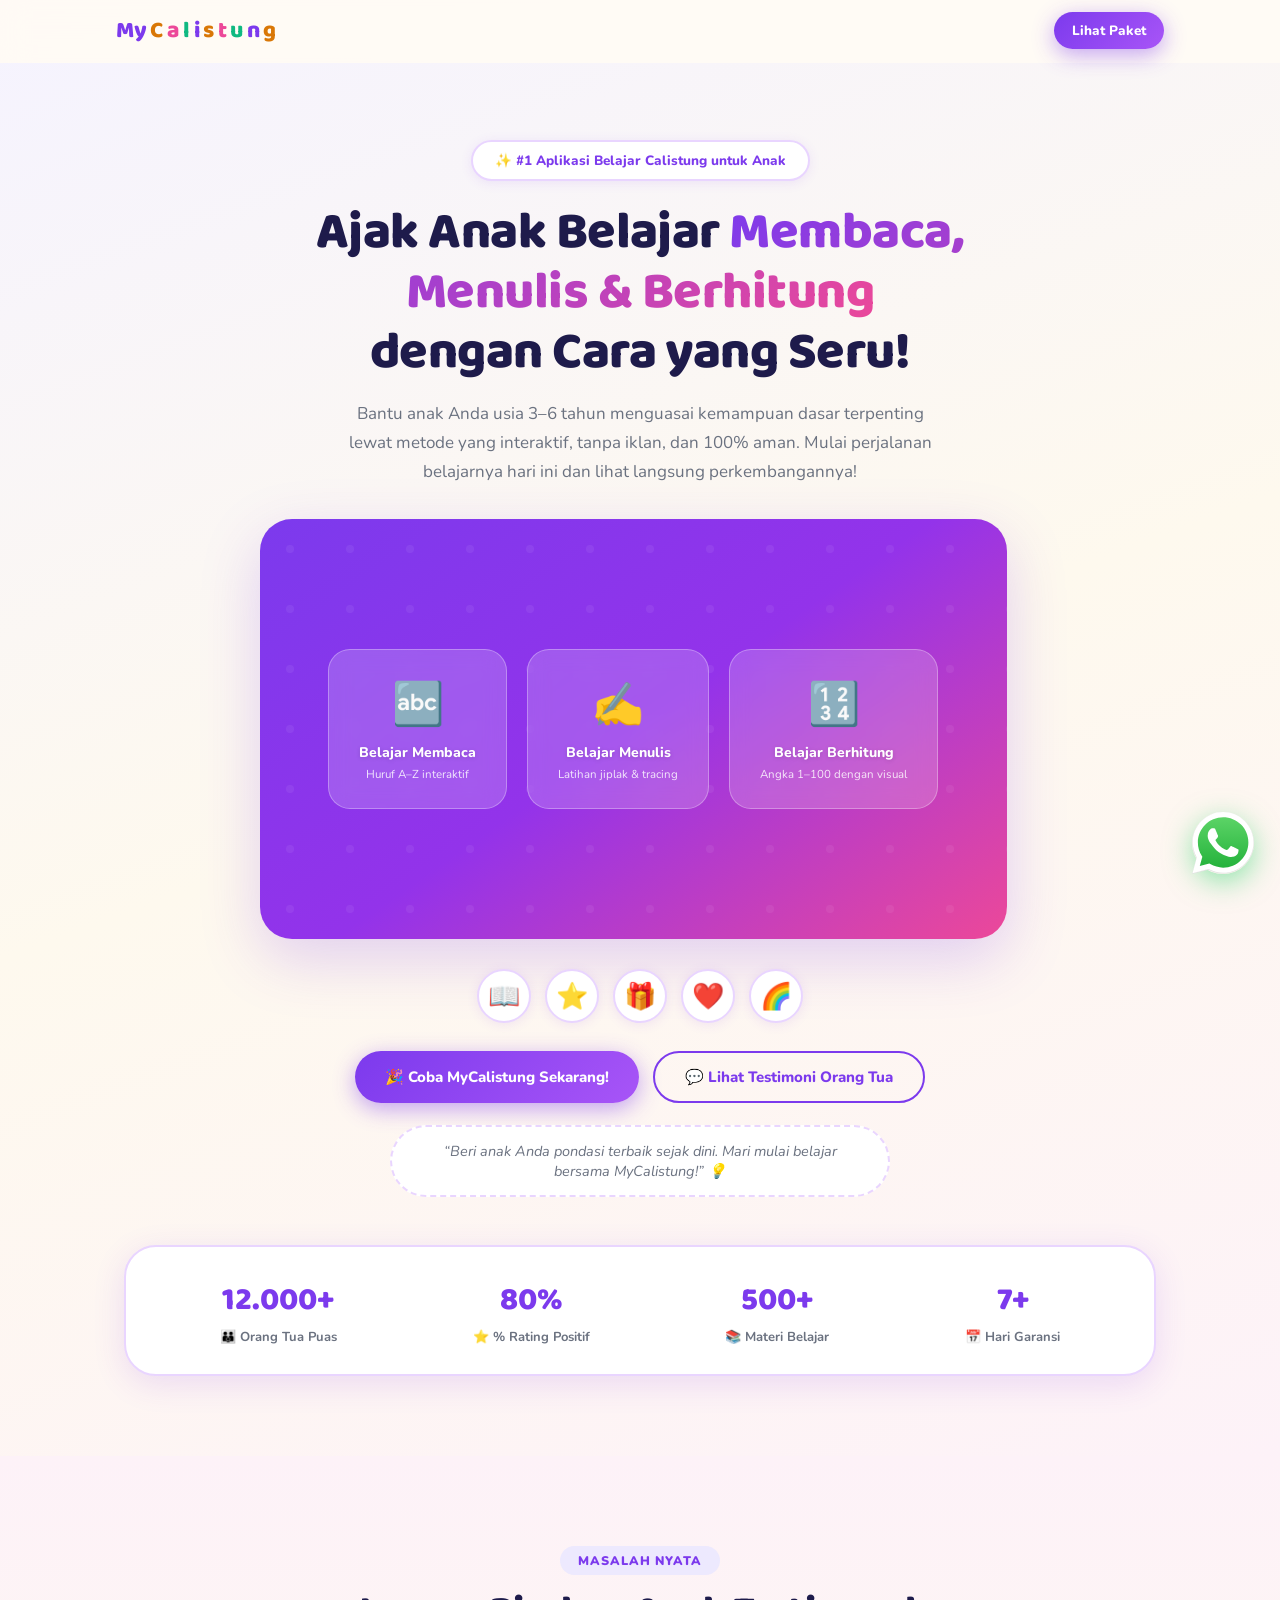
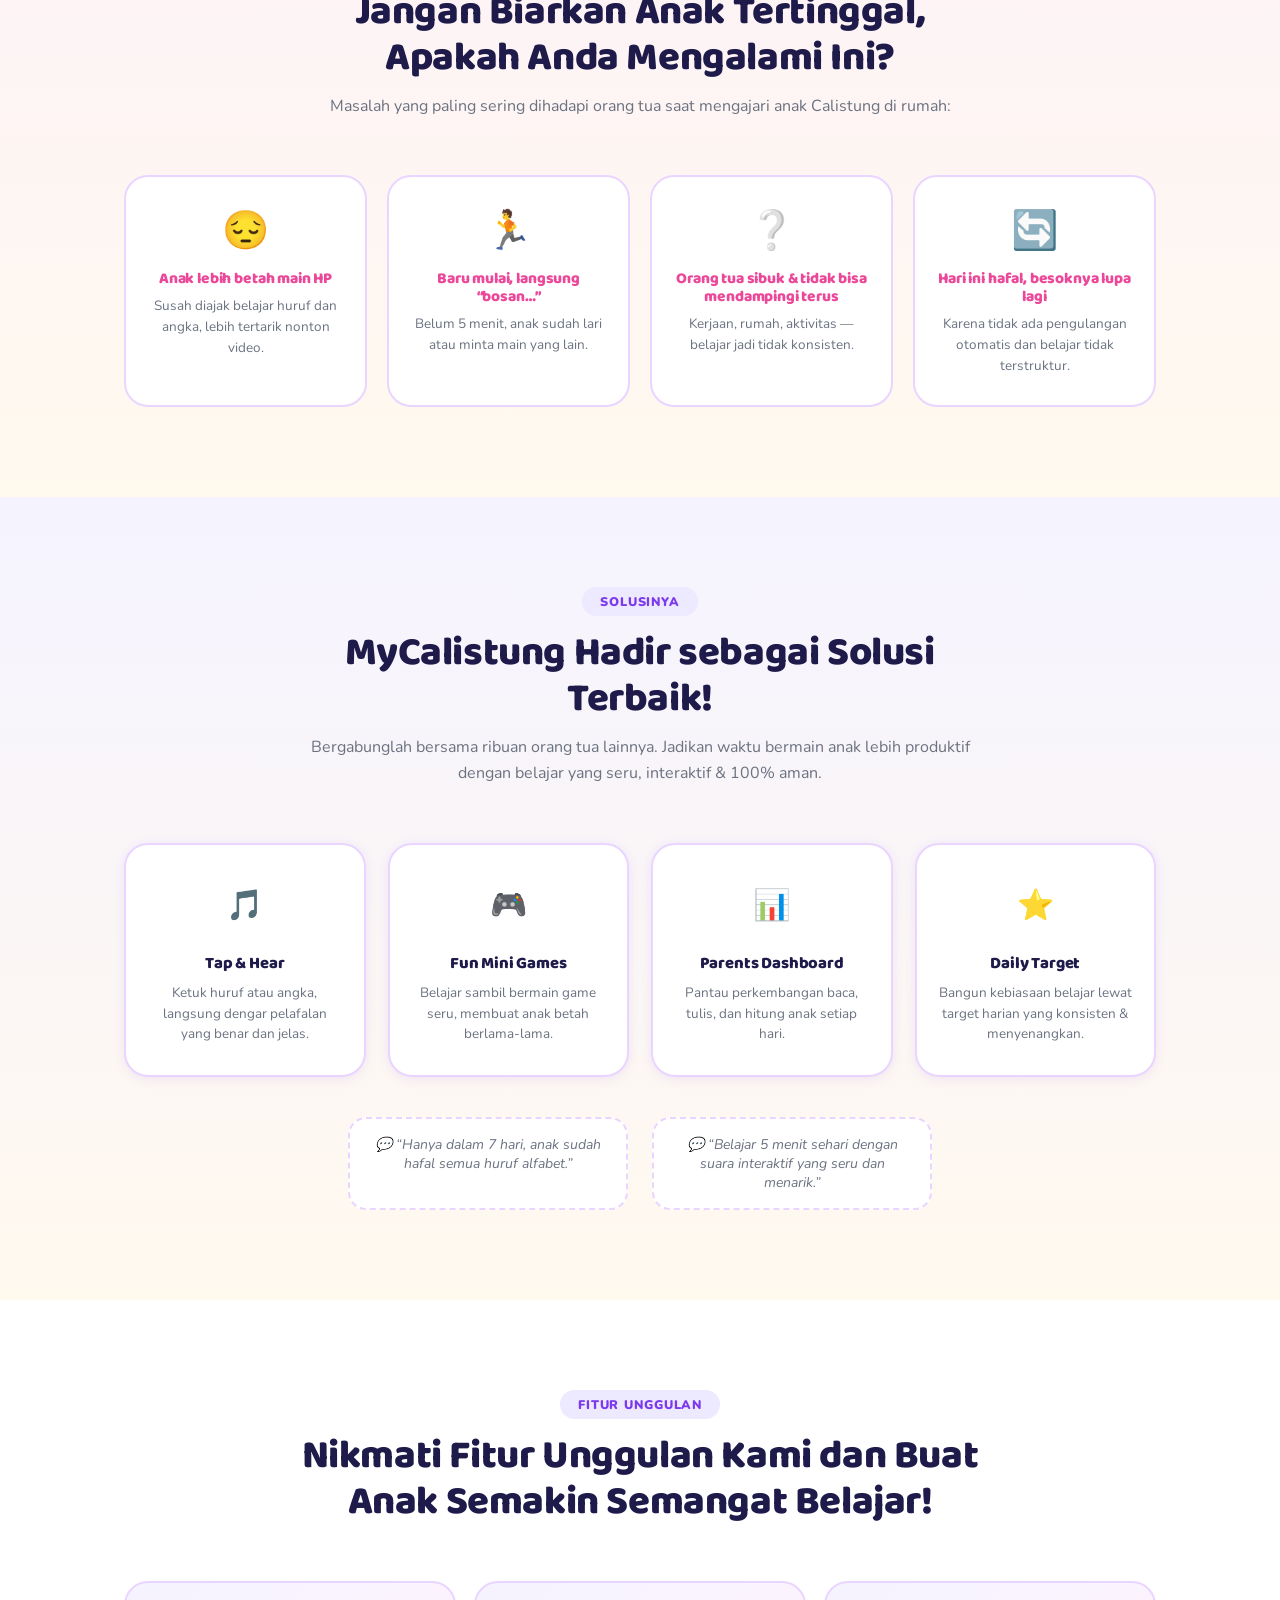
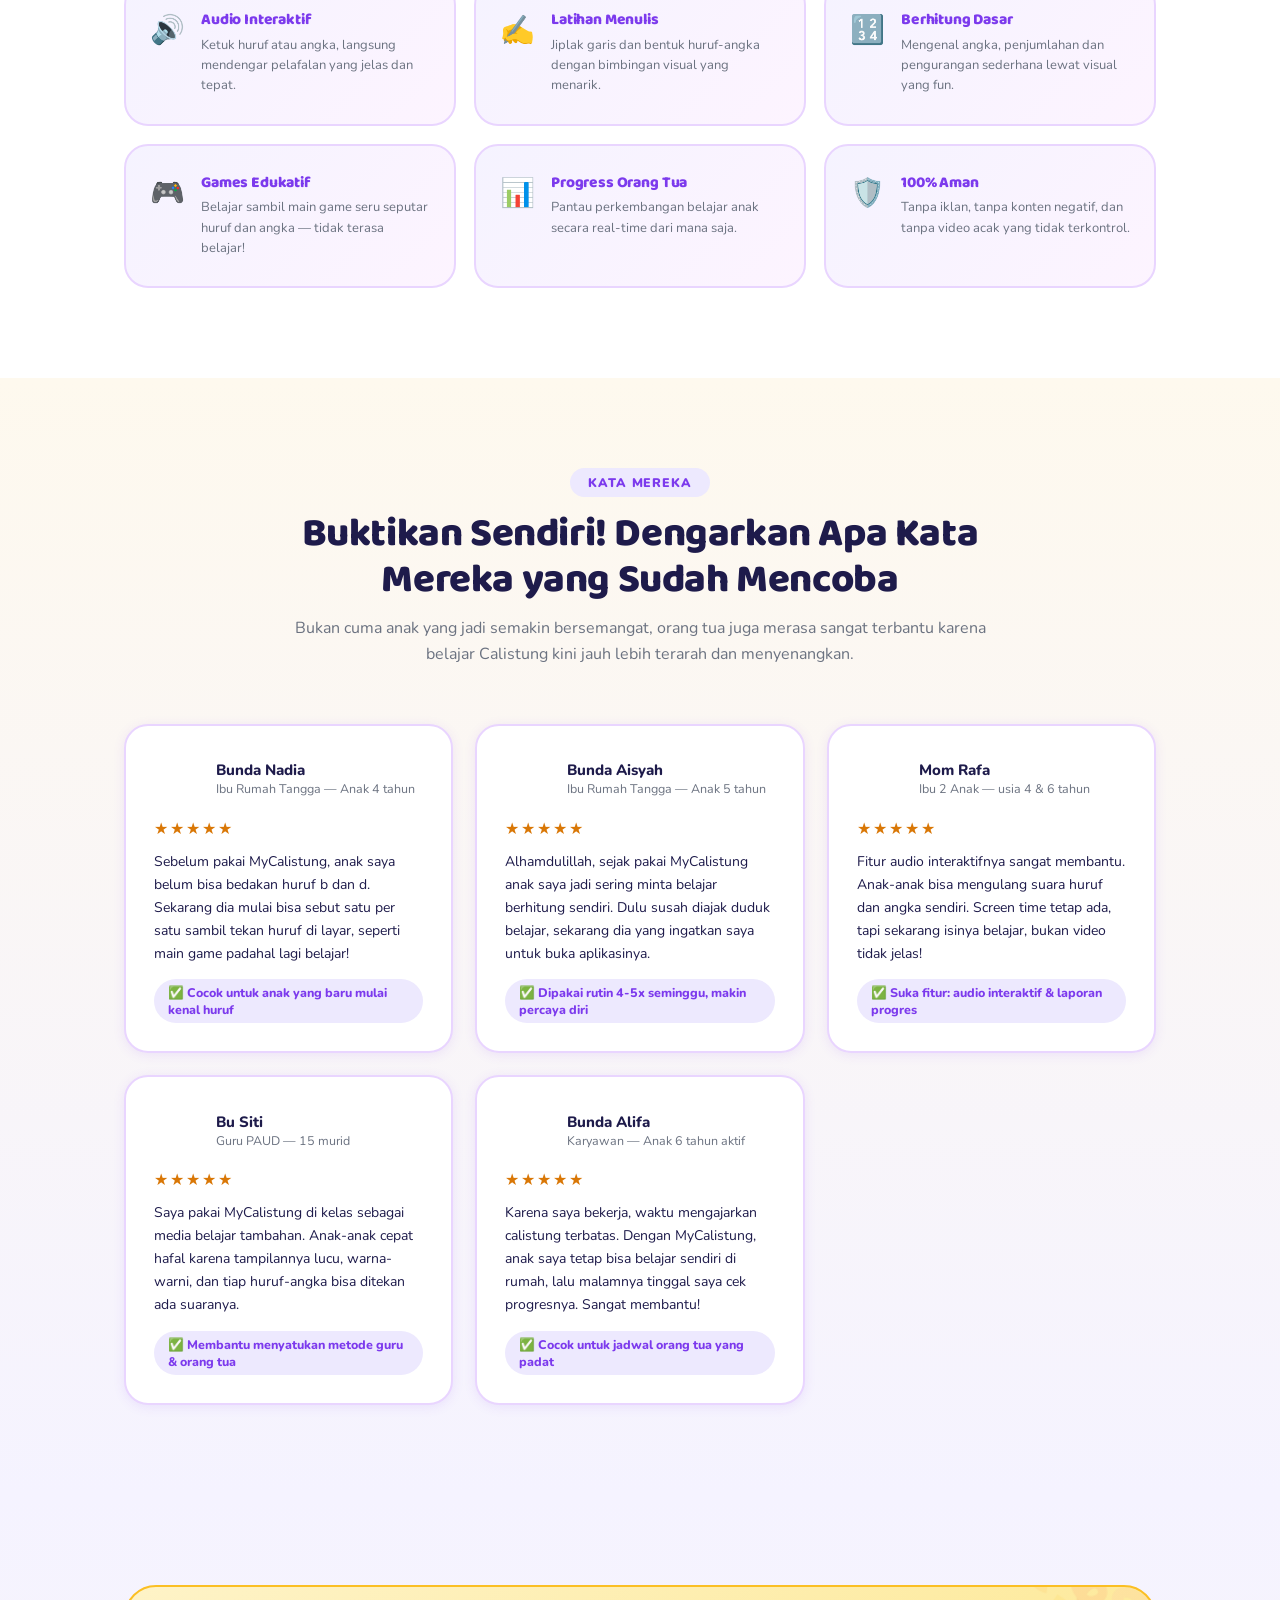
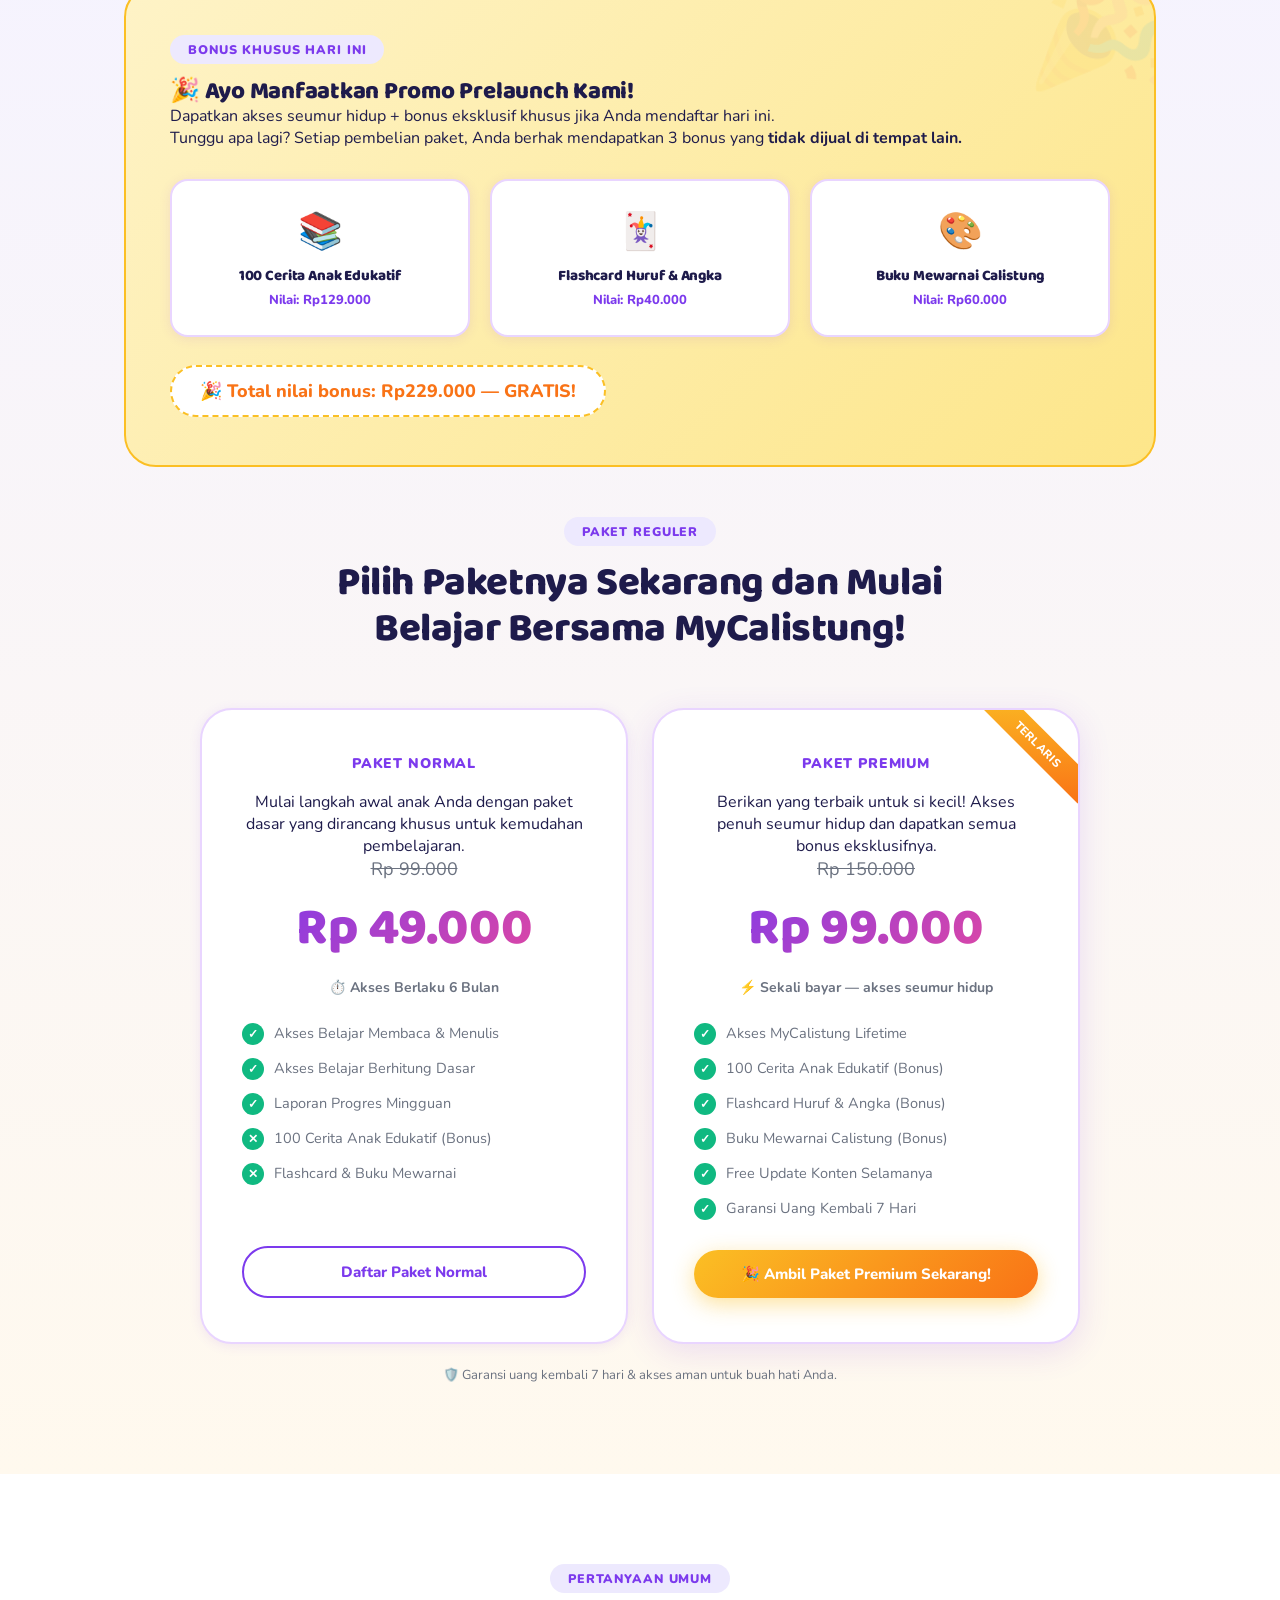
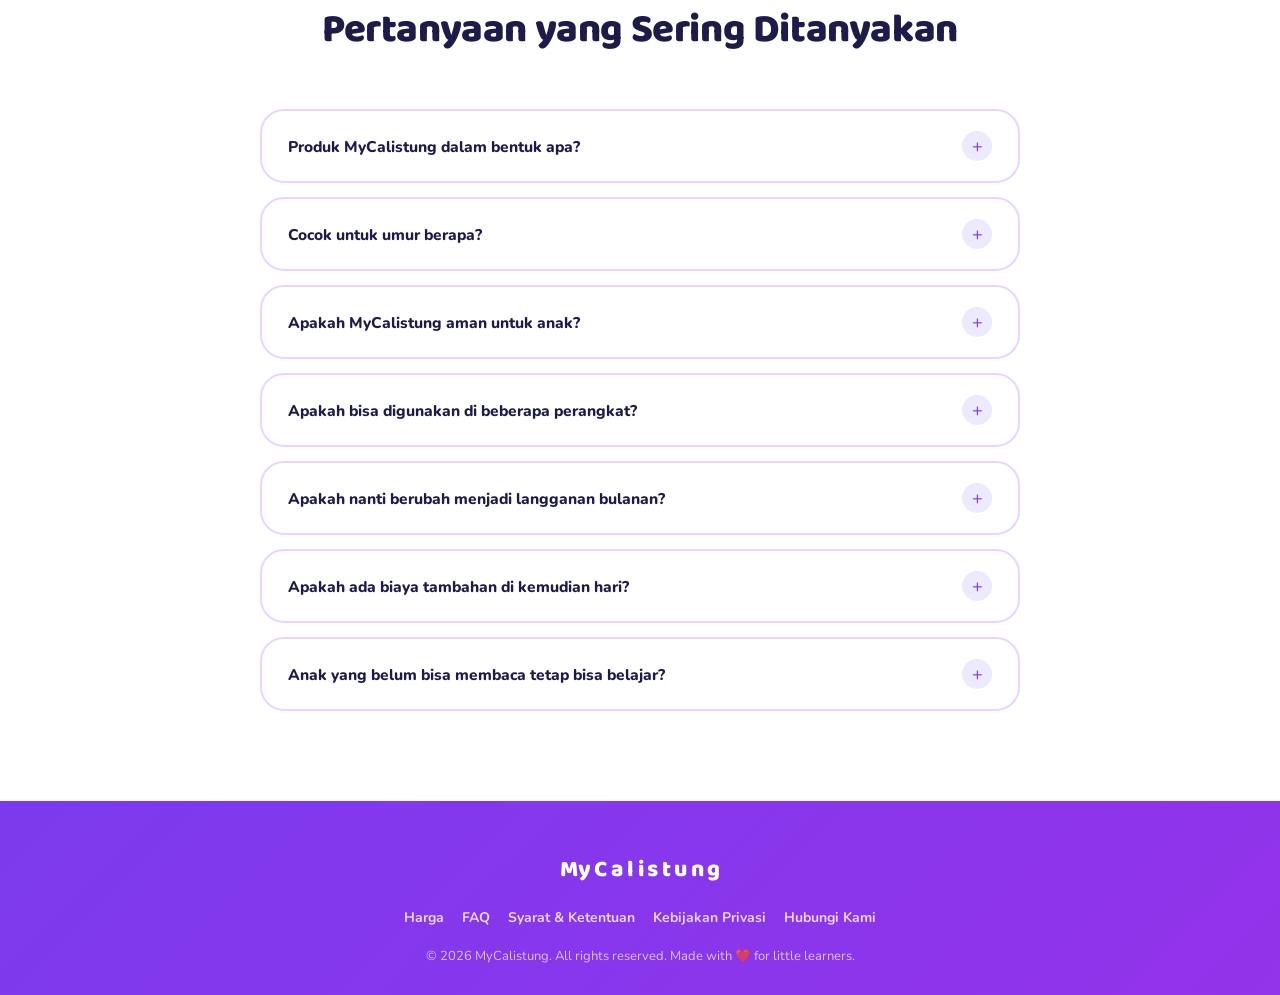
==== commit 23f54646: "index.html" ====
--- a/index.html
+++ b/index.html
@@ -15,7 +15,6 @@
 <link rel="preconnect" href="https://fonts.googleapis.com">
 <link rel="preconnect" href="https://fonts.gstatic.com" crossorigin>
 <link href="https://fonts.googleapis.com/css2?family=Baloo+2:wght@500;600;700;800&family=Nunito:wght@400;600;700;800;900&display=swap" rel="stylesheet">
-
 <link rel="stylesheet" href="style.css">
 </head>
 <body>
@@ -34,11 +33,7 @@
 
 <!-- ===== HERO ===== -->
 <section class="hero" id="hero">
-  <div class="bubbles" aria-hidden="true">
-    <div class="bubble"></div><div class="bubble"></div>
-    <div class="bubble"></div><div class="bubble"></div>
-    <div class="bubble"></div><div class="bubble"></div>
-  </div>
+  <div class="paper-dots" aria-hidden="true"></div>
   <div class="wrap">
     <span class="eyebrow-badge">&#x2728; #1 Aplikasi Belajar Calistung untuk Anak</span>
     <h1>Ajak Anak Belajar <span class="accent">Membaca, Menulis &amp; Berhitung</span><br>dengan Cara yang Seru!</h1>
@@ -46,17 +41,17 @@
 
     <div class="hero-visual reveal">
       <div class="hero-mock" id="hero-mock">
-        <div class="mock-card" data-tilt>
+        <div class="mock-card mc-1" data-tilt>
           <div class="mc-ic">&#x1F524;</div>
           <div class="mc-label">Belajar Membaca</div>
           <div class="mc-sub">Huruf A&ndash;Z interaktif</div>
         </div>
-        <div class="mock-card" data-tilt>
+        <div class="mock-card mc-2" data-tilt>
           <div class="mc-ic">&#x270D;</div>
           <div class="mc-label">Belajar Menulis</div>
           <div class="mc-sub">Latihan jiplak &amp; tracing</div>
         </div>
-        <div class="mock-card" data-tilt>
+        <div class="mock-card mc-3" data-tilt>
           <div class="mc-ic">&#x1F522;</div>
           <div class="mc-label">Belajar Berhitung</div>
           <div class="mc-sub">Angka 1&ndash;100 dengan visual</div>
@@ -100,8 +95,8 @@
   </div>
 </section>
 
-<!-- WAVE -->
-<svg viewBox="0 0 1440 60" fill="none" xmlns="http://www.w3.org/2000/svg" style="display:block;margin-top:-1px;"><path d="M0 60L1440 0V60H0Z" fill="#FDF2F8"/></svg>
+<!-- DIVIDER -->
+<div class="scribble-divider" aria-hidden="true"></div>
 
 <!-- ===== PROBLEM ===== -->
 <section class="problem-section section-pad" id="masalah">
@@ -136,36 +131,35 @@
   </div>
 </section>
 
-<!-- WAVE -->
-<svg viewBox="0 0 1440 60" fill="none" xmlns="http://www.w3.org/2000/svg" style="display:block;margin-top:-1px;"><path d="M0 0L1440 60V0H0Z" fill="#FDF2F8"/></svg>
-<svg viewBox="0 0 1440 60" fill="none" xmlns="http://www.w3.org/2000/svg" style="display:block;margin-top:-2px;"><path d="M0 60L1440 0V60H0Z" fill="#F5F3FF"/></svg>
+<!-- DIVIDER -->
+<div class="scribble-divider flip" aria-hidden="true"></div>
 
 <!-- ===== SOLUTION ===== -->
 <section class="solution-section section-pad" id="solusi">
   <div class="wrap">
     <div class="section-head reveal">
       <span class="section-eyebrow">Solusinya</span>
-      <h2><span style="background:linear-gradient(135deg,var(--purple),var(--pink));-webkit-background-clip:text;-webkit-text-fill-color:transparent;background-clip:text;">MyCalistung</span> Hadir sebagai Solusi Terbaik!</h2>
+      <h2><span class="hl-mark">MyCalistung</span> Hadir sebagai Solusi Terbaik!</h2>
       <p>Bergabunglah bersama ribuan orang tua lainnya. Jadikan waktu bermain anak lebih produktif dengan belajar yang seru, interaktif &amp; 100% aman.</p>
     </div>
     <div class="feature-grid-4">
       <div class="feature-card reveal">
-        <div class="feature-icon icon-purple">&#x1F3B5;</div>
+        <div class="feature-icon icon-coral">&#x1F3B5;</div>
         <h3>Tap &amp; Hear</h3>
         <p>Ketuk huruf atau angka, langsung dengar pelafalan yang benar dan jelas.</p>
       </div>
       <div class="feature-card reveal">
-        <div class="feature-icon icon-yellow">&#x1F3AE;</div>
+        <div class="feature-icon icon-sun">&#x1F3AE;</div>
         <h3>Fun Mini Games</h3>
         <p>Belajar sambil bermain game seru, membuat anak betah berlama-lama.</p>
       </div>
       <div class="feature-card reveal">
-        <div class="feature-icon icon-pink">&#x1F4CA;</div>
+        <div class="feature-icon icon-sky">&#x1F4CA;</div>
         <h3>Parents Dashboard</h3>
         <p>Pantau perkembangan baca, tulis, dan hitung anak setiap hari.</p>
       </div>
       <div class="feature-card reveal">
-        <div class="feature-icon icon-green">&#x2B50;</div>
+        <div class="feature-icon icon-leaf">&#x2B50;</div>
         <h3>Daily Target</h3>
         <p>Bangun kebiasaan belajar lewat target harian yang konsisten &amp; menyenangkan.</p>
       </div>
@@ -177,8 +171,8 @@
   </div>
 </section>
 
-<!-- WAVE -->
-<svg viewBox="0 0 1440 60" fill="none" xmlns="http://www.w3.org/2000/svg" style="display:block;margin-top:-1px;"><path d="M0 0L1440 60V0H0Z" fill="#F5F3FF"/></svg>
+<!-- DIVIDER -->
+<div class="scribble-divider" aria-hidden="true"></div>
 
 <!-- ===== HIGHLIGHTS ===== -->
 <section class="highlights-section section-pad">
@@ -198,8 +192,8 @@
   </div>
 </section>
 
-<!-- WAVE -->
-<svg viewBox="0 0 1440 60" fill="none" xmlns="http://www.w3.org/2000/svg" style="display:block;margin-top:-1px;"><path d="M0 60L1440 0V60H0Z" fill="#FEF9EE"/></svg>
+<!-- DIVIDER -->
+<div class="scribble-divider flip" aria-hidden="true"></div>
 
 <!-- ===== TESTIMONIALS ===== -->
 <section class="testi-section section-pad" id="testimoni">
@@ -211,31 +205,31 @@
     </div>
     <div class="testi-grid">
       <div class="testi-card reveal">
-        <div class="testi-person"><div class="testi-avatar" style="background:linear-gradient(135deg,#7C3AED,#A855F7);">N</div><div><div class="testi-name">Bunda Nadia</div><div class="testi-role">Ibu Rumah Tangga &mdash; Anak 4 tahun</div></div></div>
+        <div class="testi-person"><div class="testi-avatar avatar-coral">N</div><div><div class="testi-name">Bunda Nadia</div><div class="testi-role">Ibu Rumah Tangga &mdash; Anak 4 tahun</div></div></div>
         <div class="testi-stars">&#x2605;&#x2605;&#x2605;&#x2605;&#x2605;</div>
         <p class="quote">Sebelum pakai MyCalistung, anak saya belum bisa bedakan huruf b dan d. Sekarang dia mulai bisa sebut satu per satu sambil tekan huruf di layar, seperti main game padahal lagi belajar!</p>
         <span class="testi-tag">&#x2705; Cocok untuk anak yang baru mulai kenal huruf</span>
       </div>
       <div class="testi-card reveal">
-        <div class="testi-person"><div class="testi-avatar" style="background:linear-gradient(135deg,#F97316,#FBBF24);">A</div><div><div class="testi-name">Bunda Aisyah</div><div class="testi-role">Ibu Rumah Tangga &mdash; Anak 5 tahun</div></div></div>
+        <div class="testi-person"><div class="testi-avatar avatar-sun">A</div><div><div class="testi-name">Bunda Aisyah</div><div class="testi-role">Ibu Rumah Tangga &mdash; Anak 5 tahun</div></div></div>
         <div class="testi-stars">&#x2605;&#x2605;&#x2605;&#x2605;&#x2605;</div>
         <p class="quote">Alhamdulillah, sejak pakai MyCalistung anak saya jadi sering minta belajar berhitung sendiri. Dulu susah diajak duduk belajar, sekarang dia yang ingatkan saya untuk buka aplikasinya.</p>
         <span class="testi-tag">&#x2705; Dipakai rutin 4-5x seminggu, makin percaya diri</span>
       </div>
       <div class="testi-card reveal">
-        <div class="testi-person"><div class="testi-avatar" style="background:linear-gradient(135deg,#EC4899,#F43F5E);">R</div><div><div class="testi-name">Mom Rafa</div><div class="testi-role">Ibu 2 Anak &mdash; usia 4 &amp; 6 tahun</div></div></div>
+        <div class="testi-person"><div class="testi-avatar avatar-leaf">R</div><div><div class="testi-name">Mom Rafa</div><div class="testi-role">Ibu 2 Anak &mdash; usia 4 &amp; 6 tahun</div></div></div>
         <div class="testi-stars">&#x2605;&#x2605;&#x2605;&#x2605;&#x2605;</div>
         <p class="quote">Fitur audio interaktifnya sangat membantu. Anak-anak bisa mengulang suara huruf dan angka sendiri. Screen time tetap ada, tapi sekarang isinya belajar, bukan video tidak jelas!</p>
         <span class="testi-tag">&#x2705; Suka fitur: audio interaktif &amp; laporan progres</span>
       </div>
       <div class="testi-card reveal">
-        <div class="testi-person"><div class="testi-avatar" style="background:linear-gradient(135deg,#10B981,#34D399);">S</div><div><div class="testi-name">Bu Siti</div><div class="testi-role">Guru PAUD &mdash; 15 murid</div></div></div>
+        <div class="testi-person"><div class="testi-avatar avatar-sky">S</div><div><div class="testi-name">Bu Siti</div><div class="testi-role">Guru PAUD &mdash; 15 murid</div></div></div>
         <div class="testi-stars">&#x2605;&#x2605;&#x2605;&#x2605;&#x2605;</div>
         <p class="quote">Saya pakai MyCalistung di kelas sebagai media belajar tambahan. Anak-anak cepat hafal karena tampilannya lucu, warna-warni, dan tiap huruf-angka bisa ditekan ada suaranya.</p>
         <span class="testi-tag">&#x2705; Membantu menyatukan metode guru &amp; orang tua</span>
       </div>
       <div class="testi-card reveal">
-        <div class="testi-person"><div class="testi-avatar" style="background:linear-gradient(135deg,#3B82F6,#6366F1);">A</div><div><div class="testi-name">Bunda Alifa</div><div class="testi-role">Karyawan &mdash; Anak 6 tahun aktif</div></div></div>
+        <div class="testi-person"><div class="testi-avatar avatar-coral">A</div><div><div class="testi-name">Bunda Alifa</div><div class="testi-role">Karyawan &mdash; Anak 6 tahun aktif</div></div></div>
         <div class="testi-stars">&#x2605;&#x2605;&#x2605;&#x2605;&#x2605;</div>
         <p class="quote">Karena saya bekerja, waktu mengajarkan calistung terbatas. Dengan MyCalistung, anak saya tetap bisa belajar sendiri di rumah, lalu malamnya tinggal saya cek progresnya. Sangat membantu!</p>
         <span class="testi-tag">&#x2705; Cocok untuk jadwal orang tua yang padat</span>
@@ -244,27 +238,24 @@
   </div>
 </section>
 
-<!-- WAVE -->
-<svg viewBox="0 0 1440 60" fill="none" xmlns="http://www.w3.org/2000/svg" style="display:block;margin-top:-1px;"><path d="M0 0L1440 60V0H0Z" fill="#FEF9EE"/></svg>
-<svg viewBox="0 0 1440 60" fill="none" xmlns="http://www.w3.org/2000/svg" style="display:block;margin-top:-2px;"><path d="M0 60L1440 0V60H0Z" fill="#F5F3FF"/></svg>
+<!-- DIVIDER -->
+<div class="scribble-divider" aria-hidden="true"></div>
 
 <!-- ===== PROMO + BONUS + PRICING ===== -->
 <section class="promo-section section-pad" id="harga">
   <div class="wrap">
     <div class="promo-banner reveal">
-      <span class="section-eyebrow" style="background:#fff;">Bonus Khusus Hari Ini</span>
-      <h2 style="font-size:30px;margin:14px 0 10px;">&#x1F389; Ayo Manfaatkan Promo Prelaunch Kami!</h2>
-      <p style="color:var(--ink-soft);margin-bottom:6px;font-size:15px;">Dapatkan akses seumur hidup + bonus eksklusif khusus jika Anda mendaftar hari ini.</p>
-      <p style="color:var(--ink-soft);font-size:14px;">Tunggu apa lagi? Setiap pembelian paket, Anda berhak mendapatkan 3 bonus yang <strong>tidak dijual di tempat lain.</strong></p>
+      <span class="section-eyebrow eyebrow-on-light">Bonus Khusus Hari Ini</span>
+      <h2 class="promo-title">&#x1F389; Ayo Manfaatkan Promo Prelaunch Kami!</h2>
+      <p class="promo-sub">Dapatkan akses seumur hidup + bonus eksklusif khusus jika Anda mendaftar hari ini.</p>
+      <p class="promo-sub2">Tunggu apa lagi? Setiap pembelian paket, Anda berhak mendapatkan 3 bonus yang <strong>tidak dijual di tempat lain.</strong></p>
       <div class="bonus-grid">
         <div class="bonus-item" data-tilt><div class="b-emoji">&#x1F4DA;</div><h4>100 Cerita Anak Edukatif</h4><div class="b-value">Nilai: Rp129.000</div></div>
         <div class="bonus-item" data-tilt><div class="b-emoji">&#x1F0CF;</div><h4>Flashcard Huruf &amp; Angka</h4><div class="b-value">Nilai: Rp40.000</div></div>
         <div class="bonus-item" data-tilt><div class="b-emoji">&#x1F3A8;</div><h4>Buku Mewarnai Calistung</h4><div class="b-value">Nilai: Rp60.000</div></div>
       </div>
-      <div style="text-align:center;margin-top:24px;"><span class="bonus-total">&#x1F389; Total nilai bonus: Rp229.000 &mdash; GRATIS!</span></div>
-    </div>
-
-
+      <div class="bonus-total-wrap"><span class="bonus-total">&#x1F389; Total nilai bonus: Rp229.000 &mdash; GRATIS!</span></div>
+    </div>
 
     <div class="section-head reveal">
       <span class="section-eyebrow">Paket Reguler</span>
@@ -274,7 +265,7 @@
       <!-- PAKET NORMAL -->
       <div class="price-card normal" data-tilt>
         <div class="price-plan-name">Paket Normal</div>
-        <p style="font-size:14.5px;color:var(--ink-soft);margin-bottom:16px;">Mulai langkah awal anak Anda dengan paket dasar yang dirancang khusus untuk kemudahan pembelajaran.</p>
+        <p class="price-desc">Mulai langkah awal anak Anda dengan paket dasar yang dirancang khusus untuk kemudahan pembelajaran.</p>
         <div class="price-old">Rp 99.000</div>
         <div class="price-amount">Rp 49.000</div>
         <div class="price-sub">&#x23F1;&#xFE0F; Akses Berlaku 6 Bulan</div>
@@ -282,16 +273,16 @@
           <li><span class="check">&#x2713;</span> Akses Belajar Membaca & Menulis</li>
           <li><span class="check">&#x2713;</span> Akses Belajar Berhitung Dasar</li>
           <li><span class="check">&#x2713;</span> Laporan Progres Mingguan</li>
-          <li style="opacity: 0.5;"><span class="check" style="background:#E5E7EB;color:#9CA3AF;">&#x2715;</span> 100 Cerita Anak Edukatif (Bonus)</li>
-          <li style="opacity: 0.5;"><span class="check" style="background:#E5E7EB;color:#9CA3AF;">&#x2715;</span> Flashcard & Buku Mewarnai</li>
+          <li class="off"><span class="check off-check">&#x2715;</span> 100 Cerita Anak Edukatif (Bonus)</li>
+          <li class="off"><span class="check off-check">&#x2715;</span> Flashcard & Buku Mewarnai</li>
         </ul>
-        <a href="#" class="btn btn-outline" style="width:100%;font-size:16px;">Daftar Paket Normal</a>
+        <a href="#" class="btn btn-outline btn-block">Daftar Paket Normal</a>
       </div>
 
       <!-- PAKET PREMIUM -->
       <div class="price-card premium" data-tilt>
         <div class="price-plan-name">Paket Premium</div>
-        <p style="font-size:14.5px;color:var(--ink-soft);margin-bottom:16px;">Berikan yang terbaik untuk si kecil! Akses penuh seumur hidup dan dapatkan semua bonus eksklusifnya.</p>
+        <p class="price-desc">Berikan yang terbaik untuk si kecil! Akses penuh seumur hidup dan dapatkan semua bonus eksklusifnya.</p>
         <div class="price-old">Rp 150.000</div>
         <div class="price-amount">Rp 99.000</div>
         <div class="price-sub">&#x26A1; Sekali bayar &mdash; akses seumur hidup</div>
@@ -303,16 +294,16 @@
           <li><span class="check">&#x2713;</span> Free Update Konten Selamanya</li>
           <li><span class="check">&#x2713;</span> Garansi Uang Kembali 7 Hari</li>
         </ul>
-        <a href="#" class="btn btn-yellow confetti-btn" style="width:100%;font-size:16px;" id="buy-btn">&#x1F389; Ambil Paket Premium Sekarang!</a>
-      </div>
-    </div>
-    
+        <a href="#" class="btn btn-yellow confetti-btn btn-block" id="buy-btn">&#x1F389; Ambil Paket Premium Sekarang!</a>
+      </div>
+    </div>
+
     <p class="price-guarantee reveal">&#x1F6E1;&#xFE0F; Garansi uang kembali 7 hari &amp; akses aman untuk buah hati Anda.</p>
   </div>
 </section>
 
-<!-- WAVE -->
-<svg viewBox="0 0 1440 60" fill="none" xmlns="http://www.w3.org/2000/svg" style="display:block;margin-top:-1px;"><path d="M0 0L1440 60V0H0Z" fill="#F5F3FF"/></svg>
+<!-- DIVIDER -->
+<div class="scribble-divider flip" aria-hidden="true"></div>
 
 <!-- ===== FAQ ===== -->
 <section class="faq-section section-pad" id="faq">
@@ -359,15 +350,15 @@
 <!-- ===== FOOTER ===== -->
 <footer>
   <div class="wrap">
-    <div class="brand-logo" style="justify-content:center;font-size:26px;">
-      <span style="color:#fff;">My</span><span style="color:#FDE68A;">C</span><span style="color:#FCA5A5;">a</span><span style="color:#6EE7B7;">l</span><span style="color:#fff;">i</span><span style="color:#FDE68A;">s</span><span style="color:#FCA5A5;">t</span><span style="color:#6EE7B7;">u</span><span style="color:#fff;">n</span><span style="color:#FDE68A;">g</span>
+    <div class="brand-logo footer-logo">
+      <span class="f-white">My</span><span class="f-sun">C</span><span class="f-coral">a</span><span class="f-leaf">l</span><span class="f-white">i</span><span class="f-sun">s</span><span class="f-coral">t</span><span class="f-leaf">u</span><span class="f-white">n</span><span class="f-sun">g</span>
     </div>
     <div class="footer-links">
-      <a href="#harga">Harga</a>
-      <a href="#faq">FAQ</a>
-      <a href="#">Syarat &amp; Ketentuan</a>
-      <a href="#">Kebijakan Privasi</a>
-      <a href="#">Hubungi Kami</a>
+      <a href="harga.html">Harga</a>
+      <a href="faq.html">FAQ</a>
+      <a href="syarat ketentuan.html">Syarat &amp; Ketentuan</a>
+      <a href="kebijakan privasi.html">Kebijakan Privasi</a>
+      <a href="https://wa.me/6281234567890?text=Halo%2C%20saya%20tertarik%20dengan%20MyCalistung" target="_blank" rel="noopener">Hubungi Kami</a>
     </div>
     <div class="footer-copy">&copy; 2026 MyCalistung. All rights reserved. Made with &#x2764;&#xFE0F; for little learners.</div>
   </div>
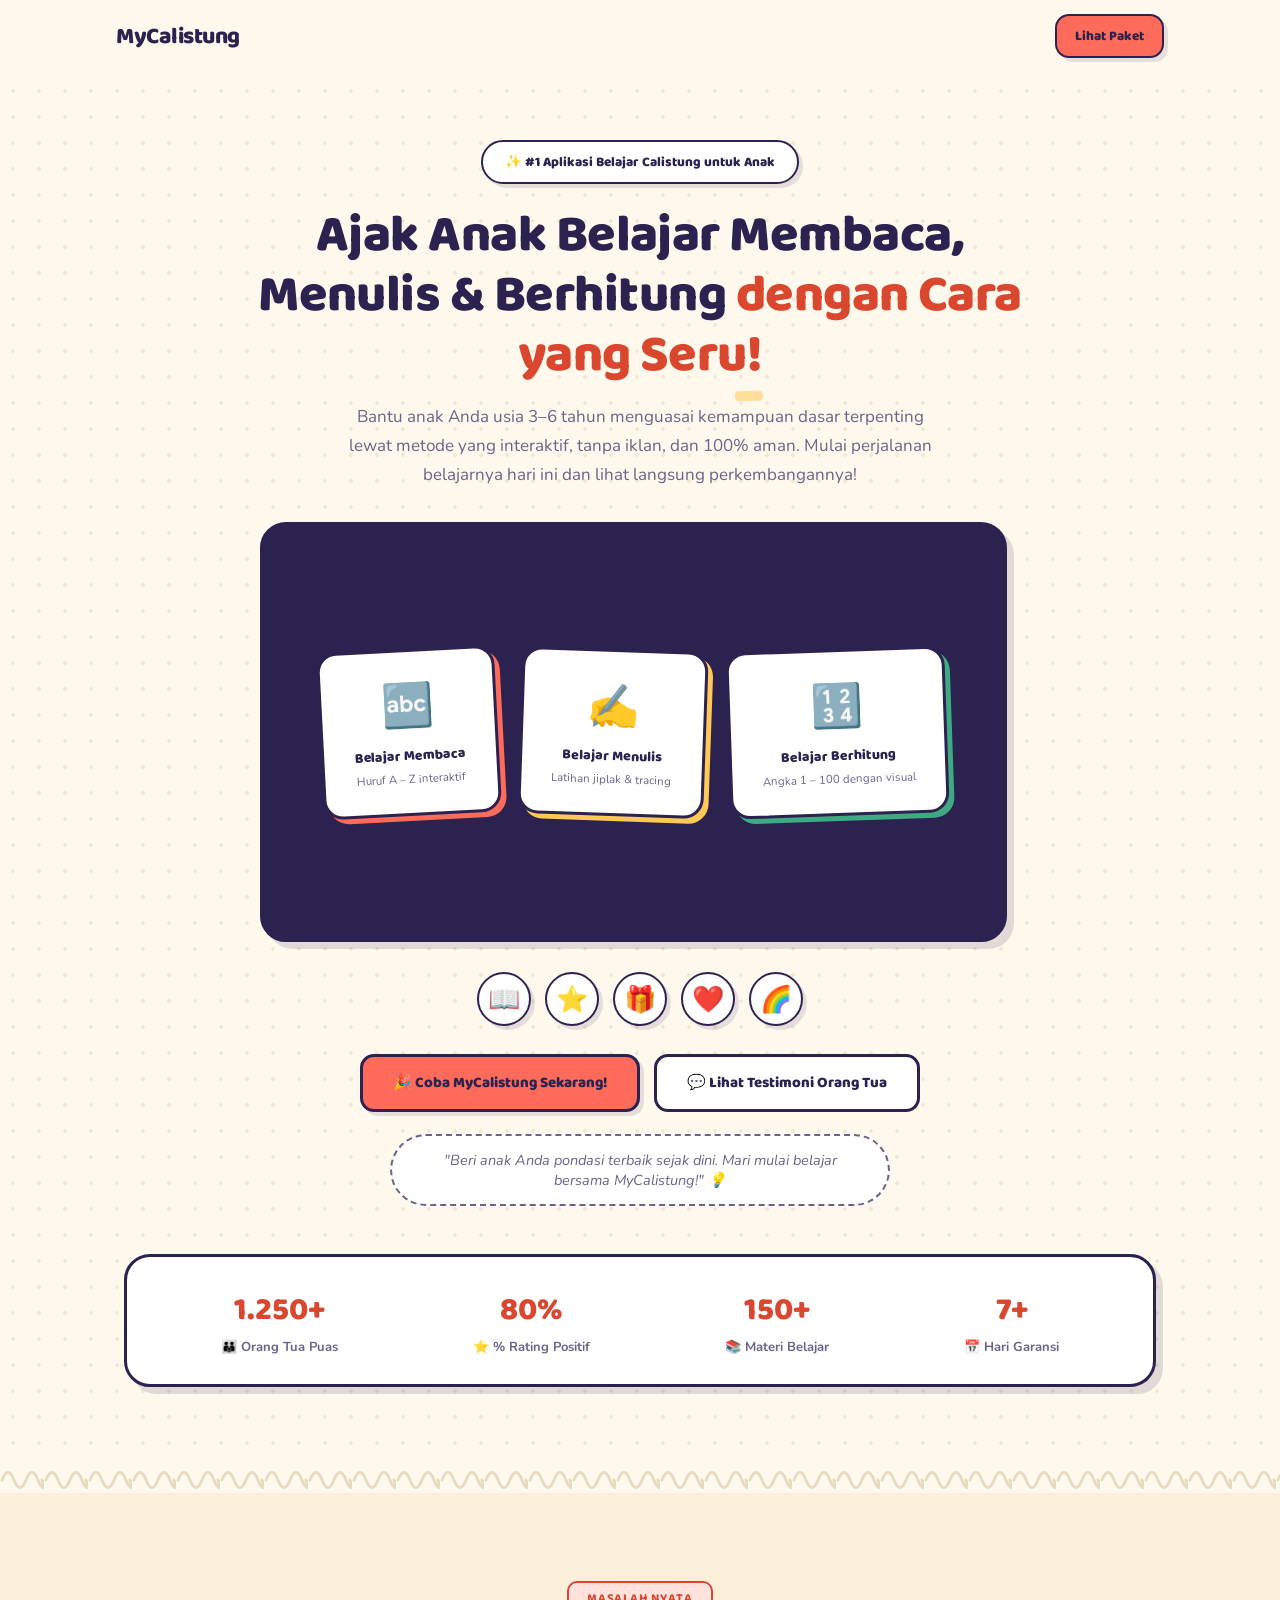
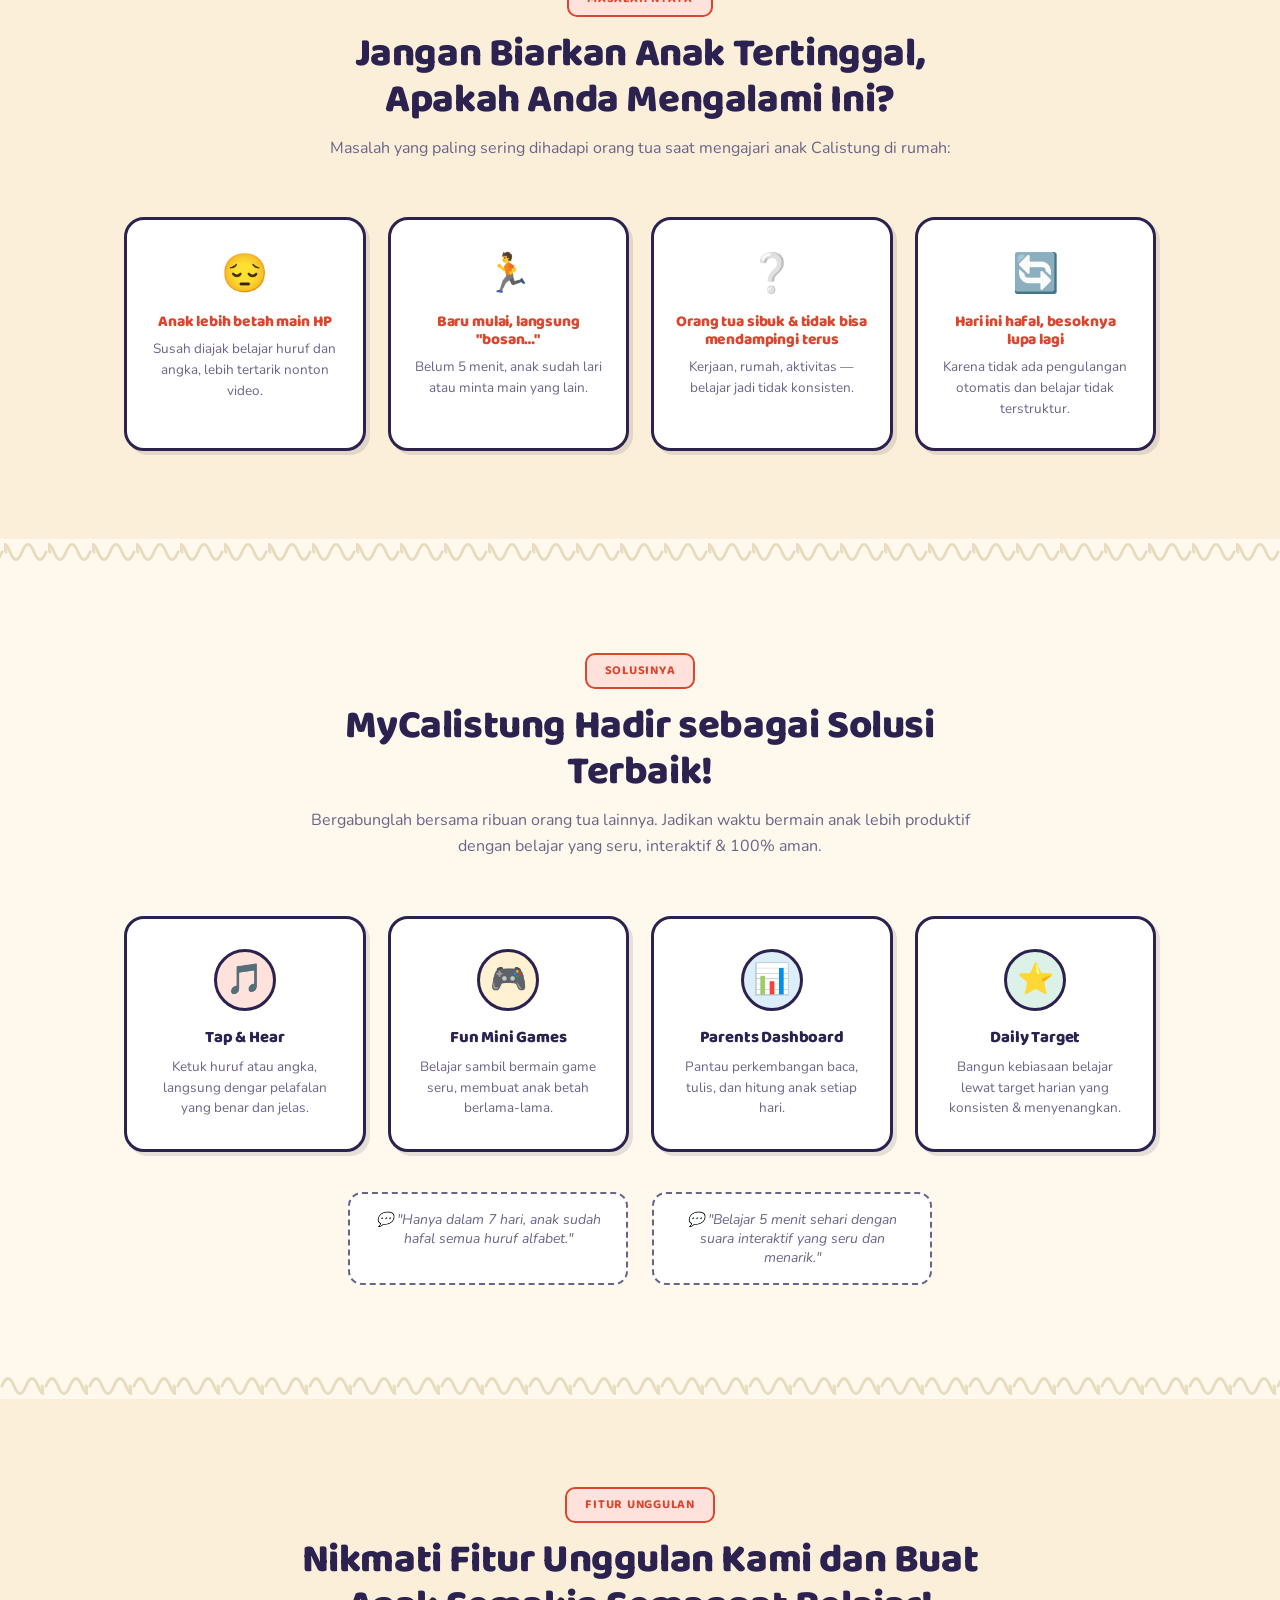
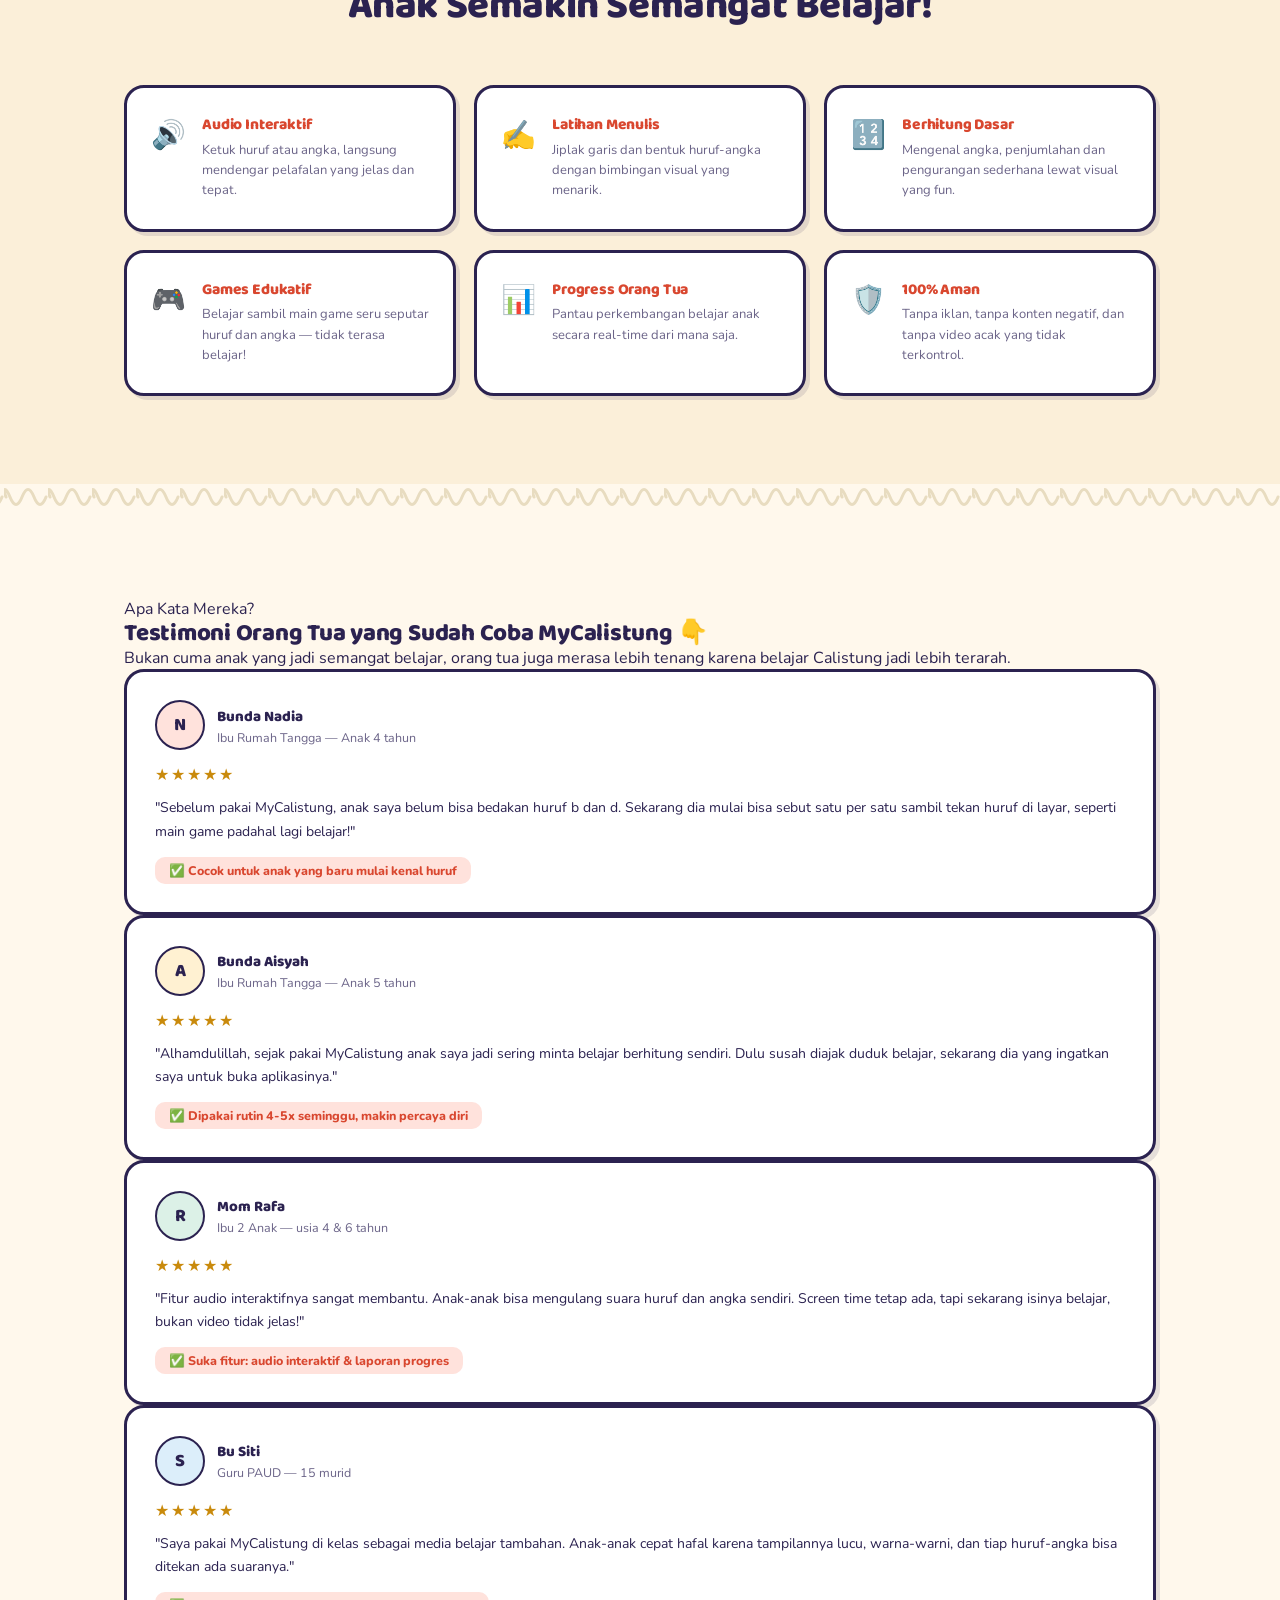
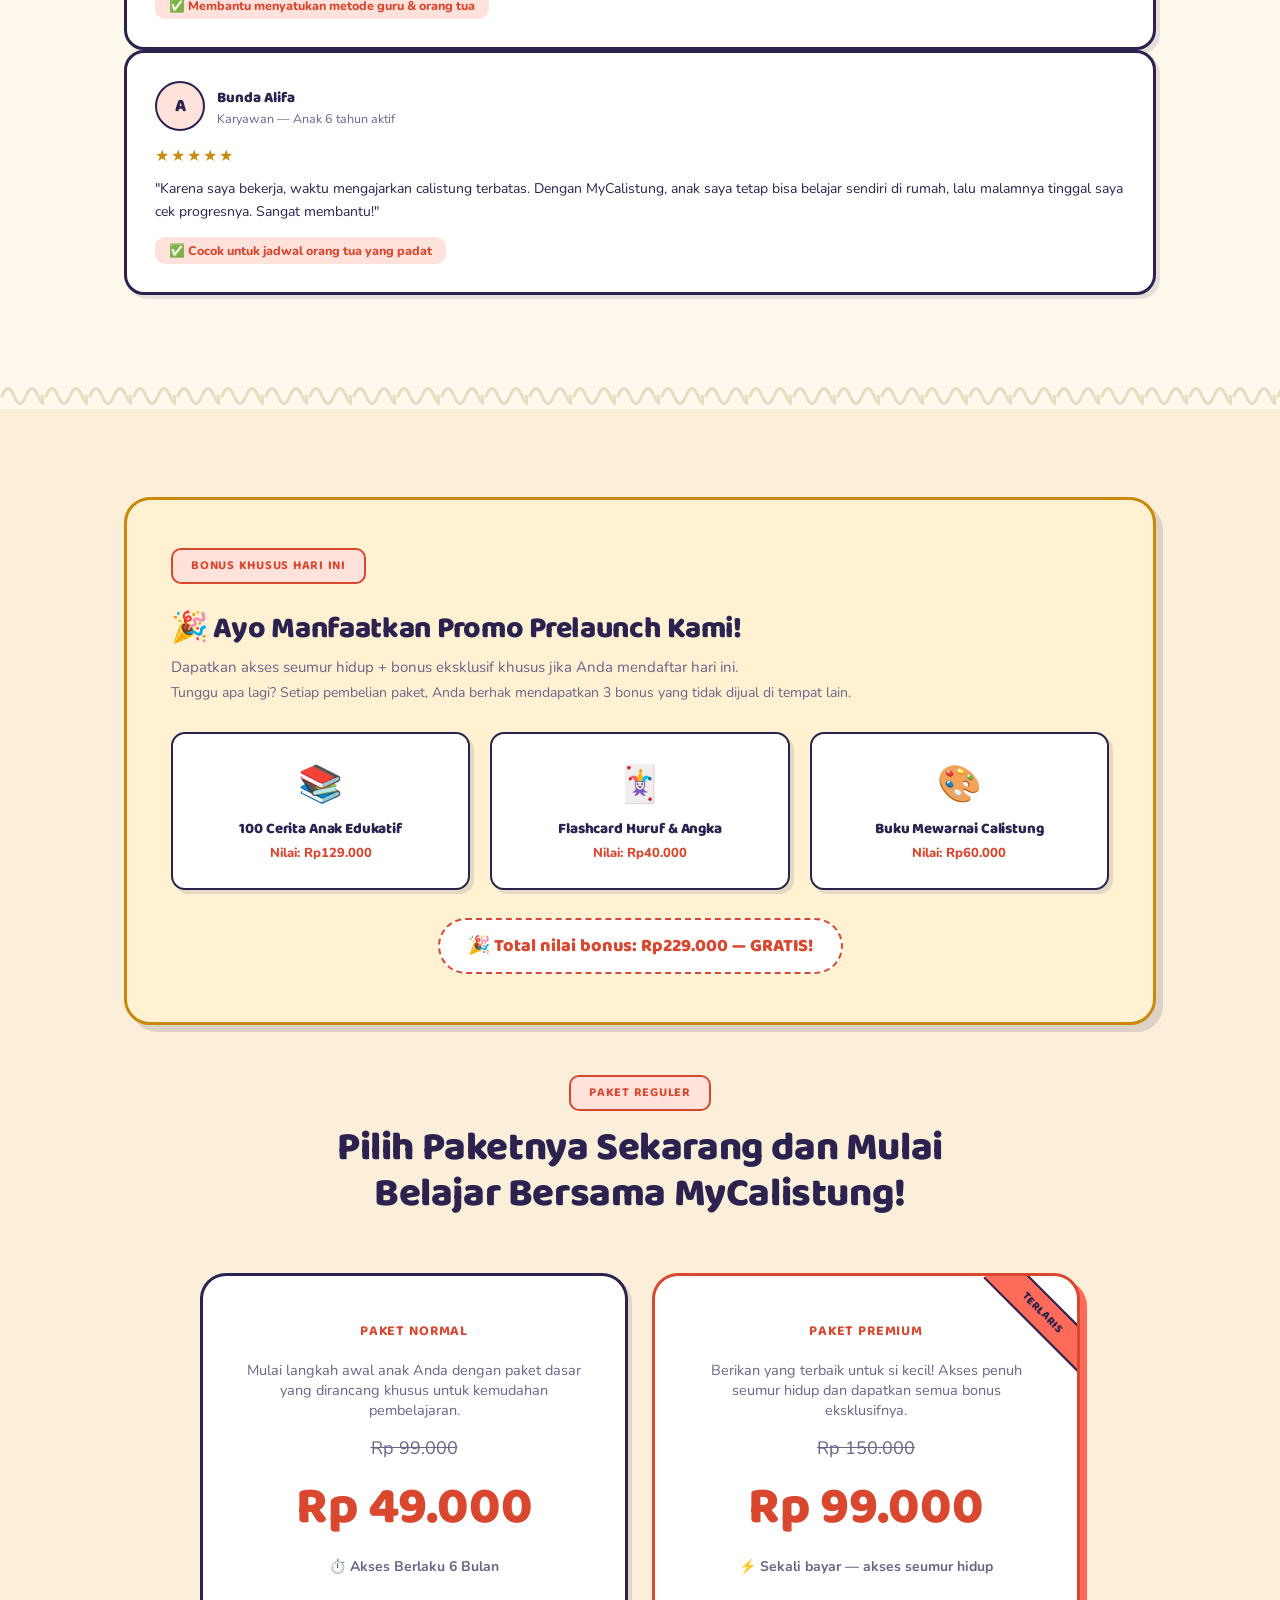
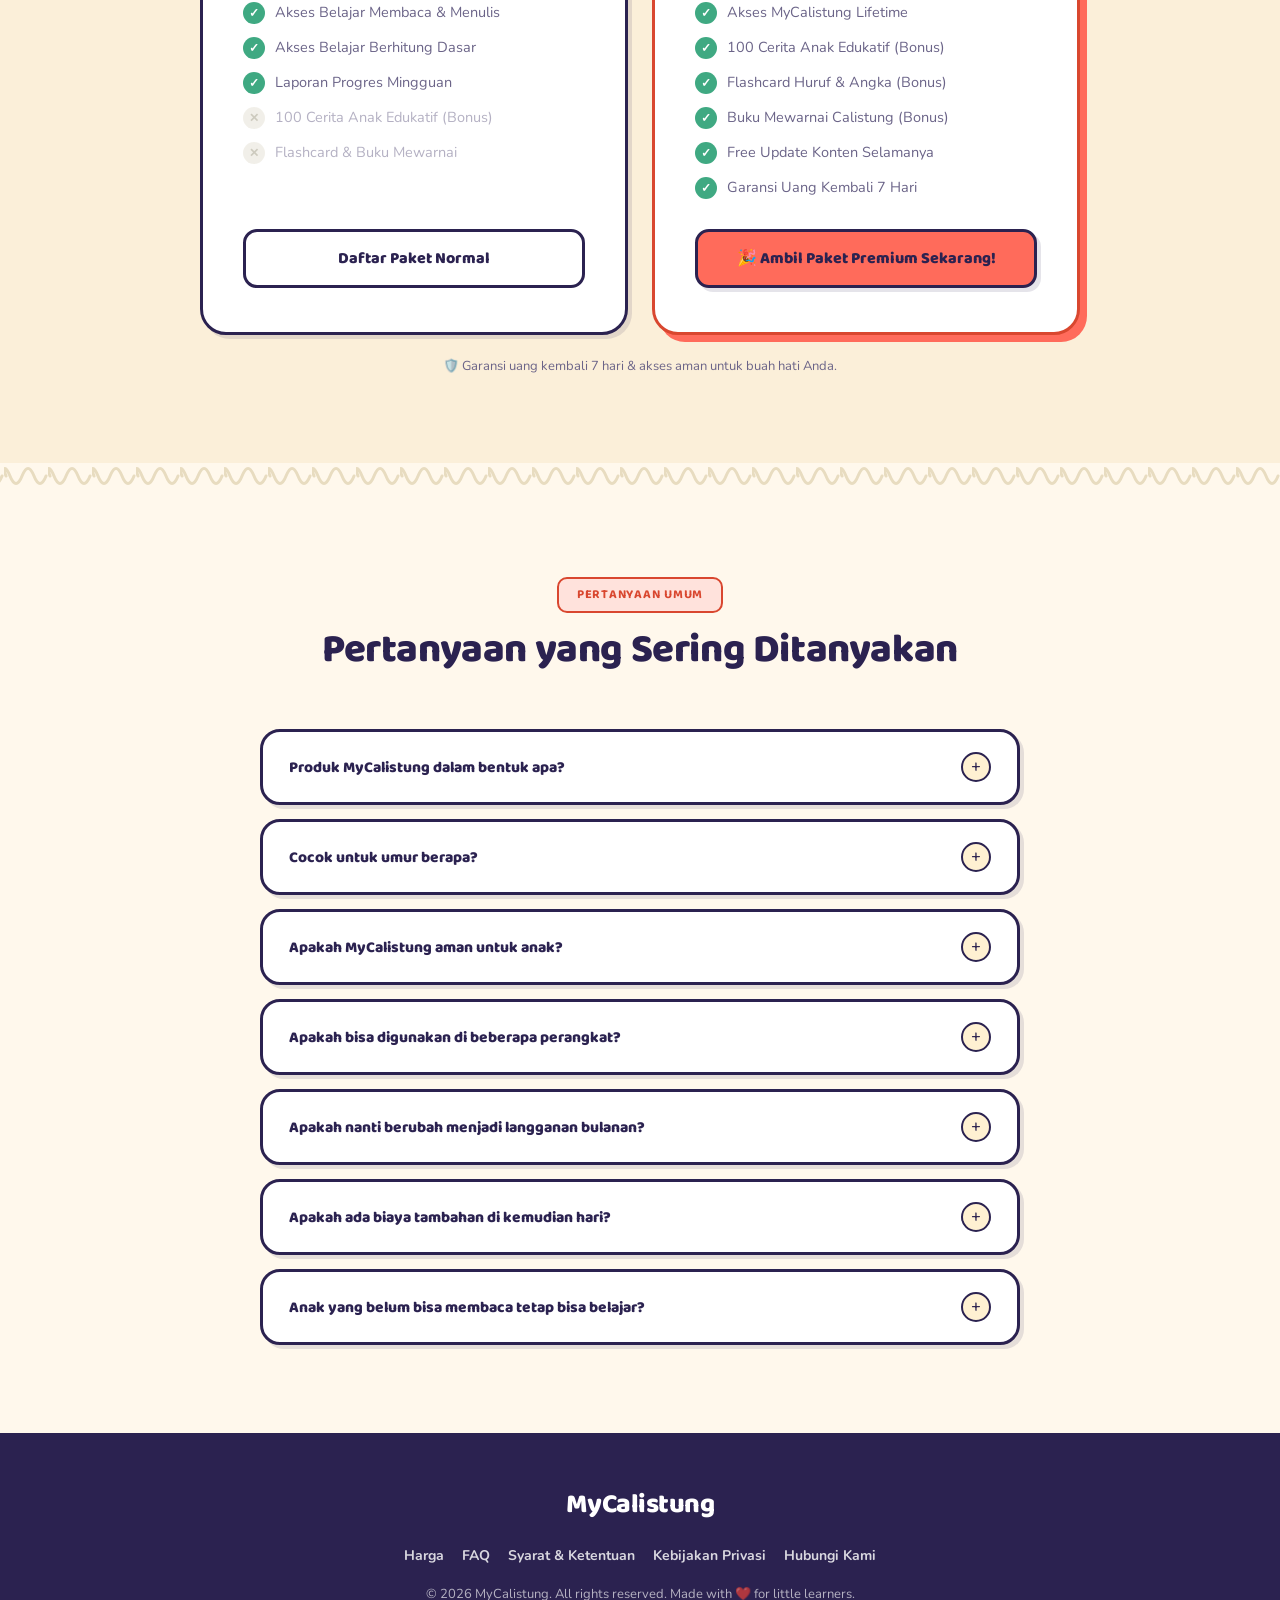
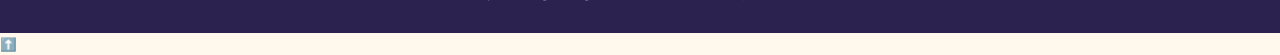
==== commit 08f76f37: "index.html" ====
--- a/index.html
+++ b/index.html
@@ -1,384 +1,509 @@
 <!DOCTYPE html>
 <html lang="id">
+
 <head>
-<meta charset="UTF-8">
-<meta name="viewport" content="width=device-width, initial-scale=1.0">
-<title>MyCalistung - Aplikasi Belajar Calistung Anak</title>
-<meta name="description" content="MyCalistung membantu anak usia 3-6 tahun belajar Membaca, Menulis, dan Berhitung lewat cara yang seru, interaktif, dan aman tanpa iklan.">
-<meta property="og:title" content="MyCalistung - Aplikasi Belajar Calistung Anak">
-<meta property="og:description" content="Cara baru menemani anak belajar Calistung dengan aman, tanpa iklan, tanpa distraksi, full edukasi.">
-<meta property="og:type" content="website">
-<meta property="og:locale" content="id_ID">
-<meta name="twitter:card" content="summary_large_image">
-<meta name="twitter:title" content="MyCalistung - Aplikasi Belajar Calistung Anak">
-<meta name="twitter:description" content="Belajar Membaca, Menulis, dan Berhitung jadi lebih mudah dan seru untuk anak usia 3-6 tahun.">
-<link rel="preconnect" href="https://fonts.googleapis.com">
-<link rel="preconnect" href="https://fonts.gstatic.com" crossorigin>
-<link href="https://fonts.googleapis.com/css2?family=Baloo+2:wght@500;600;700;800&family=Nunito:wght@400;600;700;800;900&display=swap" rel="stylesheet">
-<link rel="stylesheet" href="style.css">
+    <meta charset="UTF-8">
+    <meta name="viewport" content="width=device-width, initial-scale=1.0, maximum-scale=5.0, user-scalable=yes">
+    <meta name="theme-color" content="#2B2250">
+    <title>MyCalistung - Aplikasi Belajar Calistung Anak</title>
+    <link rel="preconnect" href="https://fonts.googleapis.com">
+    <link rel="preconnect" href="https://fonts.gstatic.com" crossorigin>
+    <link
+        href="https://fonts.googleapis.com/css2?family=Baloo+2:wght@500;600;700;800&family=Nunito:wght@400;600;700;800&display=swap"
+        rel="stylesheet">
+    <link rel="stylesheet" href="style.css">
 </head>
+
 <body>
 
-<!-- ===== NAV ===== -->
-<nav class="navbar" id="navbar">
-  <div class="nav-inner">
-    <a href="#" class="brand-logo" aria-label="MyCalistung - Beranda">
-      <span class="lp">My</span><span class="ly">C</span><span class="lk">a</span><span class="lg">l</span><span class="lp">i</span><span class="ly">s</span><span class="lk">t</span><span class="lg">u</span><span class="lp">n</span><span class="ly">g</span>
-    </a>
-    <a href="#harga" class="btn btn-primary btn-sm" id="nav-cta">Lihat Paket</a>
-  </div>
-</nav>
-
-<main>
-
-<!-- ===== HERO ===== -->
-<section class="hero" id="hero">
-  <div class="paper-dots" aria-hidden="true"></div>
-  <div class="wrap">
-    <span class="eyebrow-badge">&#x2728; #1 Aplikasi Belajar Calistung untuk Anak</span>
-    <h1>Ajak Anak Belajar <span class="accent">Membaca, Menulis &amp; Berhitung</span><br>dengan Cara yang Seru!</h1>
-    <p class="lead">Bantu anak Anda usia 3&ndash;6 tahun menguasai kemampuan dasar terpenting lewat metode yang interaktif, tanpa iklan, dan 100% aman. Mulai perjalanan belajarnya hari ini dan lihat langsung perkembangannya!</p>
-
-    <div class="hero-visual reveal">
-      <div class="hero-mock" id="hero-mock">
-        <div class="mock-card mc-1" data-tilt>
-          <div class="mc-ic">&#x1F524;</div>
-          <div class="mc-label">Belajar Membaca</div>
-          <div class="mc-sub">Huruf A&ndash;Z interaktif</div>
-        </div>
-        <div class="mock-card mc-2" data-tilt>
-          <div class="mc-ic">&#x270D;</div>
-          <div class="mc-label">Belajar Menulis</div>
-          <div class="mc-sub">Latihan jiplak &amp; tracing</div>
-        </div>
-        <div class="mock-card mc-3" data-tilt>
-          <div class="mc-ic">&#x1F522;</div>
-          <div class="mc-label">Belajar Berhitung</div>
-          <div class="mc-sub">Angka 1&ndash;100 dengan visual</div>
-        </div>
-      </div>
-    </div>
-
-    <div class="icon-row" aria-hidden="true">
-      <span title="Belajar">&#x1F4D6;</span>
-      <span title="Bintang">&#x2B50;</span>
-      <span title="Hadiah">&#x1F381;</span>
-      <span title="Cinta">&#x2764;&#xFE0F;</span>
-      <span title="Pelangi">&#x1F308;</span>
-    </div>
-
-    <div class="hero-cta-row">
-      <a href="#harga" class="btn btn-primary confetti-btn" id="hero-cta-main">&#x1F389; Coba MyCalistung Sekarang!</a>
-      <a href="#testimoni" class="btn btn-outline">&#x1F4AC; Lihat Testimoni Orang Tua</a>
-    </div>
-
-    <p class="hero-quote">&ldquo;Beri anak Anda pondasi terbaik sejak dini. Mari mulai belajar bersama MyCalistung!&rdquo; &#x1F4A1;</p>
-
-    <div class="stats-bar reveal">
-      <div class="stat-item">
-        <div class="stat-num counter" data-target="12000">0</div>
-        <div class="stat-label">&#x1F46A; Orang Tua Puas</div>
-      </div>
-      <div class="stat-item">
-        <div class="stat-num counter" data-target="98">0</div>
-        <div class="stat-label">&#x2B50; % Rating Positif</div>
-      </div>
-      <div class="stat-item">
-        <div class="stat-num counter" data-target="500">0</div>
-        <div class="stat-label">&#x1F4DA; Materi Belajar</div>
-      </div>
-      <div class="stat-item">
-        <div class="stat-num counter" data-target="7">0</div>
-        <div class="stat-label">&#x1F4C5; Hari Garansi</div>
-      </div>
-    </div>
-  </div>
-</section>
-
-<!-- DIVIDER -->
-<div class="scribble-divider" aria-hidden="true"></div>
-
-<!-- ===== PROBLEM ===== -->
-<section class="problem-section section-pad" id="masalah">
-  <div class="wrap">
-    <div class="section-head reveal">
-      <span class="section-eyebrow">Masalah Nyata</span>
-      <h2>Jangan Biarkan Anak Tertinggal, Apakah Anda Mengalami Ini?</h2>
-      <p>Masalah yang paling sering dihadapi orang tua saat mengajari anak Calistung di rumah:</p>
-    </div>
-    <div class="problem-grid">
-      <div class="problem-card reveal">
-        <span class="emoji">&#x1F614;</span>
-        <h4>Anak lebih betah main HP</h4>
-        <p>Susah diajak belajar huruf dan angka, lebih tertarik nonton video.</p>
-      </div>
-      <div class="problem-card reveal">
-        <span class="emoji">&#x1F3C3;</span>
-        <h4>Baru mulai, langsung &ldquo;bosan&hellip;&rdquo;</h4>
-        <p>Belum 5 menit, anak sudah lari atau minta main yang lain.</p>
-      </div>
-      <div class="problem-card reveal">
-        <span class="emoji">&#x2754;</span>
-        <h4>Orang tua sibuk &amp; tidak bisa mendampingi terus</h4>
-        <p>Kerjaan, rumah, aktivitas &mdash; belajar jadi tidak konsisten.</p>
-      </div>
-      <div class="problem-card reveal">
-        <span class="emoji">&#x1F504;</span>
-        <h4>Hari ini hafal, besoknya lupa lagi</h4>
-        <p>Karena tidak ada pengulangan otomatis dan belajar tidak terstruktur.</p>
-      </div>
-    </div>
-  </div>
-</section>
-
-<!-- DIVIDER -->
-<div class="scribble-divider flip" aria-hidden="true"></div>
-
-<!-- ===== SOLUTION ===== -->
-<section class="solution-section section-pad" id="solusi">
-  <div class="wrap">
-    <div class="section-head reveal">
-      <span class="section-eyebrow">Solusinya</span>
-      <h2><span class="hl-mark">MyCalistung</span> Hadir sebagai Solusi Terbaik!</h2>
-      <p>Bergabunglah bersama ribuan orang tua lainnya. Jadikan waktu bermain anak lebih produktif dengan belajar yang seru, interaktif &amp; 100% aman.</p>
-    </div>
-    <div class="feature-grid-4">
-      <div class="feature-card reveal">
-        <div class="feature-icon icon-coral">&#x1F3B5;</div>
-        <h3>Tap &amp; Hear</h3>
-        <p>Ketuk huruf atau angka, langsung dengar pelafalan yang benar dan jelas.</p>
-      </div>
-      <div class="feature-card reveal">
-        <div class="feature-icon icon-sun">&#x1F3AE;</div>
-        <h3>Fun Mini Games</h3>
-        <p>Belajar sambil bermain game seru, membuat anak betah berlama-lama.</p>
-      </div>
-      <div class="feature-card reveal">
-        <div class="feature-icon icon-sky">&#x1F4CA;</div>
-        <h3>Parents Dashboard</h3>
-        <p>Pantau perkembangan baca, tulis, dan hitung anak setiap hari.</p>
-      </div>
-      <div class="feature-card reveal">
-        <div class="feature-icon icon-leaf">&#x2B50;</div>
-        <h3>Daily Target</h3>
-        <p>Bangun kebiasaan belajar lewat target harian yang konsisten &amp; menyenangkan.</p>
-      </div>
-    </div>
-    <div class="solution-quotes reveal">
-      <p>&#x1F4AC; &ldquo;Hanya dalam 7 hari, anak sudah hafal semua huruf alfabet.&rdquo;</p>
-      <p>&#x1F4AC; &ldquo;Belajar 5 menit sehari dengan suara interaktif yang seru dan menarik.&rdquo;</p>
-    </div>
-  </div>
-</section>
-
-<!-- DIVIDER -->
-<div class="scribble-divider" aria-hidden="true"></div>
-
-<!-- ===== HIGHLIGHTS ===== -->
-<section class="highlights-section section-pad">
-  <div class="wrap">
-    <div class="section-head reveal">
-      <span class="section-eyebrow">Fitur Unggulan</span>
-      <h2>Nikmati Fitur Unggulan Kami dan Buat Anak Semakin Semangat Belajar!</h2>
-    </div>
-    <div class="highlights-grid">
-      <div class="highlight-item reveal"><span class="h-ic">&#x1F50A;</span><div><h4>Audio Interaktif</h4><p>Ketuk huruf atau angka, langsung mendengar pelafalan yang jelas dan tepat.</p></div></div>
-      <div class="highlight-item reveal"><span class="h-ic">&#x270D;</span><div><h4>Latihan Menulis</h4><p>Jiplak garis dan bentuk huruf-angka dengan bimbingan visual yang menarik.</p></div></div>
-      <div class="highlight-item reveal"><span class="h-ic">&#x1F522;</span><div><h4>Berhitung Dasar</h4><p>Mengenal angka, penjumlahan dan pengurangan sederhana lewat visual yang fun.</p></div></div>
-      <div class="highlight-item reveal"><span class="h-ic">&#x1F3AE;</span><div><h4>Games Edukatif</h4><p>Belajar sambil main game seru seputar huruf dan angka &mdash; tidak terasa belajar!</p></div></div>
-      <div class="highlight-item reveal"><span class="h-ic">&#x1F4CA;</span><div><h4>Progress Orang Tua</h4><p>Pantau perkembangan belajar anak secara real-time dari mana saja.</p></div></div>
-      <div class="highlight-item reveal"><span class="h-ic">&#x1F6E1;&#xFE0F;</span><div><h4>100% Aman</h4><p>Tanpa iklan, tanpa konten negatif, dan tanpa video acak yang tidak terkontrol.</p></div></div>
-    </div>
-  </div>
-</section>
-
-<!-- DIVIDER -->
-<div class="scribble-divider flip" aria-hidden="true"></div>
-
-<!-- ===== TESTIMONIALS ===== -->
-<section class="testi-section section-pad" id="testimoni">
-  <div class="wrap">
-    <div class="section-head reveal">
-      <span class="section-eyebrow">Kata Mereka</span>
-      <h2>Buktikan Sendiri! Dengarkan Apa Kata Mereka yang Sudah Mencoba</h2>
-      <p>Bukan cuma anak yang jadi semakin bersemangat, orang tua juga merasa sangat terbantu karena belajar Calistung kini jauh lebih terarah dan menyenangkan.</p>
-    </div>
-    <div class="testi-grid">
-      <div class="testi-card reveal">
-        <div class="testi-person"><div class="testi-avatar avatar-coral">N</div><div><div class="testi-name">Bunda Nadia</div><div class="testi-role">Ibu Rumah Tangga &mdash; Anak 4 tahun</div></div></div>
-        <div class="testi-stars">&#x2605;&#x2605;&#x2605;&#x2605;&#x2605;</div>
-        <p class="quote">Sebelum pakai MyCalistung, anak saya belum bisa bedakan huruf b dan d. Sekarang dia mulai bisa sebut satu per satu sambil tekan huruf di layar, seperti main game padahal lagi belajar!</p>
-        <span class="testi-tag">&#x2705; Cocok untuk anak yang baru mulai kenal huruf</span>
-      </div>
-      <div class="testi-card reveal">
-        <div class="testi-person"><div class="testi-avatar avatar-sun">A</div><div><div class="testi-name">Bunda Aisyah</div><div class="testi-role">Ibu Rumah Tangga &mdash; Anak 5 tahun</div></div></div>
-        <div class="testi-stars">&#x2605;&#x2605;&#x2605;&#x2605;&#x2605;</div>
-        <p class="quote">Alhamdulillah, sejak pakai MyCalistung anak saya jadi sering minta belajar berhitung sendiri. Dulu susah diajak duduk belajar, sekarang dia yang ingatkan saya untuk buka aplikasinya.</p>
-        <span class="testi-tag">&#x2705; Dipakai rutin 4-5x seminggu, makin percaya diri</span>
-      </div>
-      <div class="testi-card reveal">
-        <div class="testi-person"><div class="testi-avatar avatar-leaf">R</div><div><div class="testi-name">Mom Rafa</div><div class="testi-role">Ibu 2 Anak &mdash; usia 4 &amp; 6 tahun</div></div></div>
-        <div class="testi-stars">&#x2605;&#x2605;&#x2605;&#x2605;&#x2605;</div>
-        <p class="quote">Fitur audio interaktifnya sangat membantu. Anak-anak bisa mengulang suara huruf dan angka sendiri. Screen time tetap ada, tapi sekarang isinya belajar, bukan video tidak jelas!</p>
-        <span class="testi-tag">&#x2705; Suka fitur: audio interaktif &amp; laporan progres</span>
-      </div>
-      <div class="testi-card reveal">
-        <div class="testi-person"><div class="testi-avatar avatar-sky">S</div><div><div class="testi-name">Bu Siti</div><div class="testi-role">Guru PAUD &mdash; 15 murid</div></div></div>
-        <div class="testi-stars">&#x2605;&#x2605;&#x2605;&#x2605;&#x2605;</div>
-        <p class="quote">Saya pakai MyCalistung di kelas sebagai media belajar tambahan. Anak-anak cepat hafal karena tampilannya lucu, warna-warni, dan tiap huruf-angka bisa ditekan ada suaranya.</p>
-        <span class="testi-tag">&#x2705; Membantu menyatukan metode guru &amp; orang tua</span>
-      </div>
-      <div class="testi-card reveal">
-        <div class="testi-person"><div class="testi-avatar avatar-coral">A</div><div><div class="testi-name">Bunda Alifa</div><div class="testi-role">Karyawan &mdash; Anak 6 tahun aktif</div></div></div>
-        <div class="testi-stars">&#x2605;&#x2605;&#x2605;&#x2605;&#x2605;</div>
-        <p class="quote">Karena saya bekerja, waktu mengajarkan calistung terbatas. Dengan MyCalistung, anak saya tetap bisa belajar sendiri di rumah, lalu malamnya tinggal saya cek progresnya. Sangat membantu!</p>
-        <span class="testi-tag">&#x2705; Cocok untuk jadwal orang tua yang padat</span>
-      </div>
-    </div>
-  </div>
-</section>
-
-<!-- DIVIDER -->
-<div class="scribble-divider" aria-hidden="true"></div>
-
-<!-- ===== PROMO + BONUS + PRICING ===== -->
-<section class="promo-section section-pad" id="harga">
-  <div class="wrap">
-    <div class="promo-banner reveal">
-      <span class="section-eyebrow eyebrow-on-light">Bonus Khusus Hari Ini</span>
-      <h2 class="promo-title">&#x1F389; Ayo Manfaatkan Promo Prelaunch Kami!</h2>
-      <p class="promo-sub">Dapatkan akses seumur hidup + bonus eksklusif khusus jika Anda mendaftar hari ini.</p>
-      <p class="promo-sub2">Tunggu apa lagi? Setiap pembelian paket, Anda berhak mendapatkan 3 bonus yang <strong>tidak dijual di tempat lain.</strong></p>
-      <div class="bonus-grid">
-        <div class="bonus-item" data-tilt><div class="b-emoji">&#x1F4DA;</div><h4>100 Cerita Anak Edukatif</h4><div class="b-value">Nilai: Rp129.000</div></div>
-        <div class="bonus-item" data-tilt><div class="b-emoji">&#x1F0CF;</div><h4>Flashcard Huruf &amp; Angka</h4><div class="b-value">Nilai: Rp40.000</div></div>
-        <div class="bonus-item" data-tilt><div class="b-emoji">&#x1F3A8;</div><h4>Buku Mewarnai Calistung</h4><div class="b-value">Nilai: Rp60.000</div></div>
-      </div>
-      <div class="bonus-total-wrap"><span class="bonus-total">&#x1F389; Total nilai bonus: Rp229.000 &mdash; GRATIS!</span></div>
-    </div>
-
-    <div class="section-head reveal">
-      <span class="section-eyebrow">Paket Reguler</span>
-      <h2>Pilih Paketnya Sekarang dan Mulai Belajar Bersama MyCalistung!</h2>
-    </div>
-    <div class="price-grid reveal">
-      <!-- PAKET NORMAL -->
-      <div class="price-card normal" data-tilt>
-        <div class="price-plan-name">Paket Normal</div>
-        <p class="price-desc">Mulai langkah awal anak Anda dengan paket dasar yang dirancang khusus untuk kemudahan pembelajaran.</p>
-        <div class="price-old">Rp 99.000</div>
-        <div class="price-amount">Rp 49.000</div>
-        <div class="price-sub">&#x23F1;&#xFE0F; Akses Berlaku 6 Bulan</div>
-        <ul class="price-features">
-          <li><span class="check">&#x2713;</span> Akses Belajar Membaca & Menulis</li>
-          <li><span class="check">&#x2713;</span> Akses Belajar Berhitung Dasar</li>
-          <li><span class="check">&#x2713;</span> Laporan Progres Mingguan</li>
-          <li class="off"><span class="check off-check">&#x2715;</span> 100 Cerita Anak Edukatif (Bonus)</li>
-          <li class="off"><span class="check off-check">&#x2715;</span> Flashcard & Buku Mewarnai</li>
-        </ul>
-        <a href="#" class="btn btn-outline btn-block">Daftar Paket Normal</a>
-      </div>
-
-      <!-- PAKET PREMIUM -->
-      <div class="price-card premium" data-tilt>
-        <div class="price-plan-name">Paket Premium</div>
-        <p class="price-desc">Berikan yang terbaik untuk si kecil! Akses penuh seumur hidup dan dapatkan semua bonus eksklusifnya.</p>
-        <div class="price-old">Rp 150.000</div>
-        <div class="price-amount">Rp 99.000</div>
-        <div class="price-sub">&#x26A1; Sekali bayar &mdash; akses seumur hidup</div>
-        <ul class="price-features">
-          <li><span class="check">&#x2713;</span> Akses MyCalistung Lifetime</li>
-          <li><span class="check">&#x2713;</span> 100 Cerita Anak Edukatif (Bonus)</li>
-          <li><span class="check">&#x2713;</span> Flashcard Huruf &amp; Angka (Bonus)</li>
-          <li><span class="check">&#x2713;</span> Buku Mewarnai Calistung (Bonus)</li>
-          <li><span class="check">&#x2713;</span> Free Update Konten Selamanya</li>
-          <li><span class="check">&#x2713;</span> Garansi Uang Kembali 7 Hari</li>
-        </ul>
-        <a href="#" class="btn btn-yellow confetti-btn btn-block" id="buy-btn">&#x1F389; Ambil Paket Premium Sekarang!</a>
-      </div>
-    </div>
-
-    <p class="price-guarantee reveal">&#x1F6E1;&#xFE0F; Garansi uang kembali 7 hari &amp; akses aman untuk buah hati Anda.</p>
-  </div>
-</section>
-
-<!-- DIVIDER -->
-<div class="scribble-divider flip" aria-hidden="true"></div>
-
-<!-- ===== FAQ ===== -->
-<section class="faq-section section-pad" id="faq">
-  <div class="wrap">
-    <div class="section-head reveal">
-      <span class="section-eyebrow">Pertanyaan Umum</span>
-      <h2>Pertanyaan yang Sering Ditanyakan</h2>
-    </div>
-    <div class="faq-list">
-      <div class="faq-item">
-        <button class="faq-q">Produk MyCalistung dalam bentuk apa? <span class="plus">+</span></button>
-        <div class="faq-a"><div class="faq-a-inner">MyCalistung berupa akses ke website/app kami yang bersifat interaktif. Anak tidak hanya membaca, tapi belajar dengan suara, game, dan latihan yang selalu diperbarui. Berbeda dari produk lain yang hanya e-book atau printable statis.</div></div>
-      </div>
-      <div class="faq-item">
-        <button class="faq-q">Cocok untuk umur berapa? <span class="plus">+</span></button>
-        <div class="faq-a"><div class="faq-a-inner">MyCalistung cocok untuk anak usia 3&ndash;6 tahun, dari yang belum mengenal huruf dan angka sampai yang mulai membaca dan berhitung dasar.</div></div>
-      </div>
-      <div class="faq-item">
-        <button class="faq-q">Apakah MyCalistung aman untuk anak? <span class="plus">+</span></button>
-        <div class="faq-a"><div class="faq-a-inner">Ya, 100% aman! Tanpa iklan, tanpa YouTube, dan semua materinya khusus untuk edukasi anak. Orang tua bisa tenang saat anak belajar sendiri.</div></div>
-      </div>
-      <div class="faq-item">
-        <button class="faq-q">Apakah bisa digunakan di beberapa perangkat? <span class="plus">+</span></button>
-        <div class="faq-a"><div class="faq-a-inner">Bisa. Satu akun bisa dipakai di 3 perangkat yang berbeda secara bersamaan.</div></div>
-      </div>
-      <div class="faq-item">
-        <button class="faq-q">Apakah nanti berubah menjadi langganan bulanan? <span class="plus">+</span></button>
-        <div class="faq-a"><div class="faq-a-inner">Setelah launching resmi, MyCalistung kemungkinan akan menggunakan sistem bulanan. Namun pembeli pre-launch tetap mendapatkan akses lifetime selamanya.</div></div>
-      </div>
-      <div class="faq-item">
-        <button class="faq-q">Apakah ada biaya tambahan di kemudian hari? <span class="plus">+</span></button>
-        <div class="faq-a"><div class="faq-a-inner">Tidak ada. Pembeli pre-launch hanya bayar sekali dan mendapat akses seumur hidup termasuk semua update konten ke depannya.</div></div>
-      </div>
-      <div class="faq-item">
-        <button class="faq-q">Anak yang belum bisa membaca tetap bisa belajar? <span class="plus">+</span></button>
-        <div class="faq-a"><div class="faq-a-inner">Bisa! Cukup &ldquo;tap &amp; dengar&rdquo; menggunakan audio interaktif. Anak tidak perlu bisa membaca dulu &mdash; sistem kami akan menuntun dari nol.</div></div>
-      </div>
-    </div>
-  </div>
-</section>
-
-</main>
-
-<!-- ===== FOOTER ===== -->
-<footer>
-  <div class="wrap">
-    <div class="brand-logo footer-logo">
-      <span class="f-white">My</span><span class="f-sun">C</span><span class="f-coral">a</span><span class="f-leaf">l</span><span class="f-white">i</span><span class="f-sun">s</span><span class="f-coral">t</span><span class="f-leaf">u</span><span class="f-white">n</span><span class="f-sun">g</span>
-    </div>
-    <div class="footer-links">
-      <a href="harga.html">Harga</a>
-      <a href="faq.html">FAQ</a>
-      <a href="syarat ketentuan.html">Syarat &amp; Ketentuan</a>
-      <a href="kebijakan privasi.html">Kebijakan Privasi</a>
-      <a href="https://wa.me/6281234567890?text=Halo%2C%20saya%20tertarik%20dengan%20MyCalistung" target="_blank" rel="noopener">Hubungi Kami</a>
-    </div>
-    <div class="footer-copy">&copy; 2026 MyCalistung. All rights reserved. Made with &#x2764;&#xFE0F; for little learners.</div>
-  </div>
-</footer>
-
-<!-- WA FLOAT -->
-<a href="https://wa.me/6281234567890?text=Halo%2C%20saya%20tertarik%20dengan%20MyCalistung" class="wa-float" target="_blank" rel="noopener" aria-label="Chat WhatsApp">
-  <svg viewBox="-2.73 0 1225.016 1225.016" xmlns="http://www.w3.org/2000/svg" width="100%" height="100%">
-    <g stroke-width="0"></g>
-    <g stroke-linecap="round" stroke-linejoin="round"></g>
-    <g>
-      <path fill="#E0E0E0" d="M1041.858 178.02C927.206 63.289 774.753.07 612.325 0 277.617 0 5.232 272.298 5.098 606.991c-.039 106.986 27.915 211.42 81.048 303.476L0 1225.016l321.898-84.406c88.689 48.368 188.547 73.855 290.166 73.896h.258.003c334.654 0 607.08-272.346 607.222-607.023.056-162.208-63.052-314.724-177.689-429.463zm-429.533 933.963h-.197c-90.578-.048-179.402-24.366-256.878-70.339l-18.438-10.93-191.021 50.083 51-186.176-12.013-19.087c-50.525-80.336-77.198-173.175-77.16-268.504.111-278.186 226.507-504.503 504.898-504.503 134.812.056 261.519 52.604 356.814 147.965 95.289 95.36 147.728 222.128 147.688 356.948-.118 278.195-226.522 504.543-504.693 504.543z"></path>
-      <linearGradient id="wa-grad" gradientUnits="userSpaceOnUse" x1="609.77" y1="1190.114" x2="609.77" y2="21.084"><stop offset="0" stop-color="#20b038"></stop><stop offset="1" stop-color="#60d66a"></stop></linearGradient>
-      <path fill="url(#wa-grad)" d="M27.875 1190.114l82.211-300.18c-50.719-87.852-77.391-187.523-77.359-289.602.133-319.398 260.078-579.25 579.469-579.25 155.016.07 300.508 60.398 409.898 169.891 109.414 109.492 169.633 255.031 169.57 409.812-.133 319.406-260.094 579.281-579.445 579.281-.023 0 .016 0 0 0h-.258c-96.977-.031-192.266-24.375-276.898-70.5l-307.188 80.548z"></path>
-      <path fill-rule="evenodd" clip-rule="evenodd" fill="#FFF" d="M462.273 349.294c-11.234-24.977-23.062-25.477-33.75-25.914-8.742-.375-18.75-.352-28.742-.352-10 0-26.25 3.758-39.992 18.766-13.75 15.008-52.5 51.289-52.5 125.078 0 73.797 53.75 145.102 61.242 155.117 7.5 10 103.758 166.266 256.203 226.383 126.695 49.961 152.477 40.023 179.977 37.523s88.734-36.273 101.234-71.297c12.5-35.016 12.5-65.031 8.75-71.305-3.75-6.25-13.75-10-28.75-17.5s-88.734-43.789-102.484-48.789-23.75-7.5-33.75 7.516c-10 15-38.727 48.773-47.477 58.773-8.75 10.023-17.5 11.273-32.5 3.773-15-7.523-63.305-23.344-120.609-74.438-44.586-39.75-74.688-88.844-83.438-103.859-8.75-15-.938-23.125 6.586-30.602 6.734-6.719 15-17.508 22.5-26.266 7.484-8.758 9.984-15.008 14.984-25.008 5-10.016 2.5-18.773-1.25-26.273s-32.898-81.67-46.234-111.326z"></path>
-      <path fill="#FFF" d="M1036.898 176.091C923.562 62.677 772.859.185 612.297.114 281.43.114 12.172 269.286 12.039 600.137 12 705.896 39.633 809.13 92.156 900.13L7 1211.067l318.203-83.438c87.672 47.812 186.383 73.008 286.836 73.047h.255.003c330.812 0 600.109-269.219 600.25-600.055.055-160.343-62.328-311.108-175.649-424.53zm-424.601 923.242h-.195c-89.539-.047-177.344-24.086-253.93-69.531l-18.227-10.805-188.828 49.508 50.414-184.039-11.875-18.867c-49.945-79.414-76.312-171.188-76.273-265.422.109-274.992 223.906-498.711 499.102-498.711 133.266.055 258.516 52 352.719 146.266 94.195 94.266 146.031 219.578 145.992 352.852-.118 274.999-223.923 498.749-498.899 498.749z"></path>
-    </g>
-  </svg>
-</a>
-
-<script src="script.js"></script>
+    <!-- NAVBAR -->
+    <nav class="navbar" id="navbar">
+        <div class="nav-inner wrap">
+            <a href="#" class="brand-logo">MyCalistung</a>
+            <a href="#harga" class="btn btn-sm btn-primary">Lihat Paket</a>
+        </div>
+    </nav>
+
+    <!-- HERO -->
+    <section class="hero" id="home">
+        <div class="paper-dots"></div>
+        <div class="wrap">
+            <div class="eyebrow-badge">✨ #1 Aplikasi Belajar Calistung untuk Anak</div>
+            <h1>Ajak Anak Belajar Membaca, Menulis & Berhitung <span class="accent">dengan Cara yang Seru!</span></h1>
+            <p class="lead">Bantu anak Anda usia 3–6 tahun menguasai kemampuan dasar terpenting lewat metode yang
+                interaktif, tanpa iklan, dan 100% aman. Mulai perjalanan belajarnya hari ini dan lihat langsung
+                perkembangannya!</p>
+
+            <div class="hero-visual">
+                <div class="hero-mock">
+                    <div class="mock-card mc-1" data-tilt>
+                        <div class="mc-ic">🔤</div>
+                        <div class="mc-label">Belajar Membaca</div>
+                        <div class="mc-sub">Huruf A – Z interaktif</div>
+                    </div>
+                    <div class="mock-card mc-2" data-tilt>
+                        <div class="mc-ic">✍️</div>
+                        <div class="mc-label">Belajar Menulis</div>
+                        <div class="mc-sub">Latihan jiplak & tracing</div>
+                    </div>
+                    <div class="mock-card mc-3" data-tilt>
+                        <div class="mc-ic">🔢</div>
+                        <div class="mc-label">Belajar Berhitung</div>
+                        <div class="mc-sub">Angka 1 – 100 dengan visual</div>
+                    </div>
+                </div>
+            </div>
+
+            <div class="icon-row">
+                <span>📖</span><span>⭐</span><span>🎁</span><span>❤️</span><span>🌈</span>
+            </div>
+
+            <div class="hero-cta-row">
+                <a href="#harga" class="btn btn-primary confetti-btn">🎉 Coba MyCalistung Sekarang!</a>
+                <a href="#testimoni" class="btn btn-outline">💬 Lihat Testimoni Orang Tua</a>
+            </div>
+
+            <p class="hero-quote">"Beri anak Anda pondasi terbaik sejak dini. Mari mulai belajar bersama MyCalistung!"
+                💡</p>
+
+            <div class="stats-bar">
+                <div class="stat-item">
+                    <div class="stat-num counter" data-target="1250">0</div>
+                    <div class="stat-label">👪 Orang Tua Puas</div>
+                </div>
+                <div class="stat-item">
+                    <div class="stat-num counter" data-target="98">0</div>
+                    <div class="stat-label">⭐ % Rating Positif</div>
+                </div>
+                <div class="stat-item">
+                    <div class="stat-num counter" data-target="150">0</div>
+                    <div class="stat-label">📚 Materi Belajar</div>
+                </div>
+                <div class="stat-item">
+                    <div class="stat-num counter" data-target="7">0</div>
+                    <div class="stat-label">📅 Hari Garansi</div>
+                </div>
+            </div>
+        </div>
+    </section>
+
+    <div class="scribble-divider"></div>
+
+    <!-- PROBLEM SECTION -->
+    <section class="problem-section section-pad" id="masalah">
+        <div class="wrap">
+            <div class="section-head">
+                <span class="section-eyebrow">Masalah Nyata</span>
+                <h2>Jangan Biarkan Anak Tertinggal, Apakah Anda Mengalami Ini?</h2>
+                <p>Masalah yang paling sering dihadapi orang tua saat mengajari anak Calistung di rumah:</p>
+            </div>
+            <div class="problem-grid">
+                <div class="problem-card reveal">
+                    <span class="emoji">😔</span>
+                    <h4>Anak lebih betah main HP</h4>
+                    <p>Susah diajak belajar huruf dan angka, lebih tertarik nonton video.</p>
+                </div>
+                <div class="problem-card reveal">
+                    <span class="emoji">🏃</span>
+                    <h4>Baru mulai, langsung "bosan…"</h4>
+                    <p>Belum 5 menit, anak sudah lari atau minta main yang lain.</p>
+                </div>
+                <div class="problem-card reveal">
+                    <span class="emoji">❔</span>
+                    <h4>Orang tua sibuk & tidak bisa mendampingi terus</h4>
+                    <p>Kerjaan, rumah, aktivitas — belajar jadi tidak konsisten.</p>
+                </div>
+                <div class="problem-card reveal">
+                    <span class="emoji">🔄</span>
+                    <h4>Hari ini hafal, besoknya lupa lagi</h4>
+                    <p>Karena tidak ada pengulangan otomatis dan belajar tidak terstruktur.</p>
+                </div>
+            </div>
+        </div>
+    </section>
+
+    <div class="scribble-divider flip"></div>
+
+    <!-- SOLUTION SECTION -->
+    <section class="solution-section section-pad" id="solusi">
+        <div class="wrap">
+            <div class="section-head">
+                <span class="section-eyebrow">Solusinya</span>
+                <h2>MyCalistung Hadir sebagai Solusi Terbaik!</h2>
+                <p>Bergabunglah bersama ribuan orang tua lainnya. Jadikan waktu bermain anak lebih produktif dengan
+                    belajar yang seru, interaktif & 100% aman.</p>
+            </div>
+            <div class="feature-grid-4">
+                <div class="feature-card reveal">
+                    <div class="feature-icon icon-coral">🎵</div>
+                    <h3>Tap & Hear</h3>
+                    <p>Ketuk huruf atau angka, langsung dengar pelafalan yang benar dan jelas.</p>
+                </div>
+                <div class="feature-card reveal">
+                    <div class="feature-icon icon-sun">🎮</div>
+                    <h3>Fun Mini Games</h3>
+                    <p>Belajar sambil bermain game seru, membuat anak betah berlama-lama.</p>
+                </div>
+                <div class="feature-card reveal">
+                    <div class="feature-icon icon-sky">📊</div>
+                    <h3>Parents Dashboard</h3>
+                    <p>Pantau perkembangan baca, tulis, dan hitung anak setiap hari.</p>
+                </div>
+                <div class="feature-card reveal">
+                    <div class="feature-icon icon-leaf">⭐</div>
+                    <h3>Daily Target</h3>
+                    <p>Bangun kebiasaan belajar lewat target harian yang konsisten & menyenangkan.</p>
+                </div>
+            </div>
+            <div class="solution-quotes">
+                <p>💬 "Hanya dalam 7 hari, anak sudah hafal semua huruf alfabet."</p>
+                <p>💬 "Belajar 5 menit sehari dengan suara interaktif yang seru dan menarik."</p>
+            </div>
+        </div>
+    </section>
+
+    <div class="scribble-divider"></div>
+
+    <!-- HIGHLIGHTS SECTION -->
+    <section class="highlights-section section-pad" id="fitur">
+        <div class="wrap">
+            <div class="section-head">
+                <span class="section-eyebrow">Fitur Unggulan</span>
+                <h2>Nikmati Fitur Unggulan Kami dan Buat Anak Semakin Semangat Belajar!</h2>
+            </div>
+            <div class="highlights-grid">
+                <div class="highlight-item reveal">
+                    <div class="h-ic">🔊</div>
+                    <div>
+                        <h4>Audio Interaktif</h4>
+                        <p>Ketuk huruf atau angka, langsung mendengar pelafalan yang jelas dan tepat.</p>
+                    </div>
+                </div>
+                <div class="highlight-item reveal">
+                    <div class="h-ic">✍️</div>
+                    <div>
+                        <h4>Latihan Menulis</h4>
+                        <p>Jiplak garis dan bentuk huruf-angka dengan bimbingan visual yang menarik.</p>
+                    </div>
+                </div>
+                <div class="highlight-item reveal">
+                    <div class="h-ic">🔢</div>
+                    <div>
+                        <h4>Berhitung Dasar</h4>
+                        <p>Mengenal angka, penjumlahan dan pengurangan sederhana lewat visual yang fun.</p>
+                    </div>
+                </div>
+                <div class="highlight-item reveal">
+                    <div class="h-ic">🎮</div>
+                    <div>
+                        <h4>Games Edukatif</h4>
+                        <p>Belajar sambil main game seru seputar huruf dan angka — tidak terasa belajar!</p>
+                    </div>
+                </div>
+                <div class="highlight-item reveal">
+                    <div class="h-ic">📊</div>
+                    <div>
+                        <h4>Progress Orang Tua</h4>
+                        <p>Pantau perkembangan belajar anak secara real-time dari mana saja.</p>
+                    </div>
+                </div>
+                <div class="highlight-item reveal">
+                    <div class="h-ic">🛡️</div>
+                    <div>
+                        <h4>100% Aman</h4>
+                        <p>Tanpa iklan, tanpa konten negatif, dan tanpa video acak yang tidak terkontrol.</p>
+                    </div>
+                </div>
+            </div>
+        </div>
+    </section>
+
+    <div class="scribble-divider flip"></div>
+
+    <!-- TESTIMONIALS SECTION -->
+    <section class="testi-section section-pad" id="testimoni">
+        <div class="wrap">
+            <div class="testi-main-container">
+                <div class="testi-top-bar"></div>
+                <div class="testi-content">
+                    <span class="testi-badge">Apa Kata Mereka?</span>
+                    <h2 class="testi-title">Testimoni Orang Tua yang Sudah Coba <span
+                            class="text-blue">MyCalistung</span> 👇</h2>
+                    <p class="testi-subtitle">Bukan cuma anak yang jadi semangat belajar, orang tua juga merasa lebih
+                        tenang karena belajar Calistung jadi lebih terarah.</p>
+
+                    <div class="testi-slider-wrapper">
+                        <div class="testi-track" id="testiTrack">
+
+                            <!-- KARTU 1 -->
+                            <div class="testi-slide">
+                                <div class="testi-card">
+                                    <div class="testi-person">
+                                        <div class="testi-avatar avatar-coral">N</div>
+                                        <div>
+                                            <div class="testi-name">Bunda Nadia</div>
+                                            <div class="testi-role">Ibu Rumah Tangga — Anak 4 tahun</div>
+                                        </div>
+                                    </div>
+                                    <div class="testi-stars">★★★★★</div>
+                                    <p class="quote">"Sebelum pakai MyCalistung, anak saya belum bisa bedakan huruf b
+                                        dan d. Sekarang dia mulai bisa sebut satu per satu sambil tekan huruf di layar,
+                                        seperti main game padahal lagi belajar!"</p>
+                                    <div class="testi-tag">✅ Cocok untuk anak yang baru mulai kenal huruf</div>
+                                </div>
+                            </div>
+
+                            <!-- KARTU 2 -->
+                            <div class="testi-slide">
+                                <div class="testi-card">
+                                    <div class="testi-person">
+                                        <div class="testi-avatar avatar-sun">A</div>
+                                        <div>
+                                            <div class="testi-name">Bunda Aisyah</div>
+                                            <div class="testi-role">Ibu Rumah Tangga — Anak 5 tahun</div>
+                                        </div>
+                                    </div>
+                                    <div class="testi-stars">★★★★★</div>
+                                    <p class="quote">"Alhamdulillah, sejak pakai MyCalistung anak saya jadi sering minta
+                                        belajar berhitung sendiri. Dulu susah diajak duduk belajar, sekarang dia yang
+                                        ingatkan saya untuk buka aplikasinya."</p>
+                                    <div class="testi-tag">✅ Dipakai rutin 4-5x seminggu, makin percaya diri</div>
+                                </div>
+                            </div>
+
+                            <!-- KARTU 3 -->
+                            <div class="testi-slide">
+                                <div class="testi-card">
+                                    <div class="testi-person">
+                                        <div class="testi-avatar avatar-leaf">R</div>
+                                        <div>
+                                            <div class="testi-name">Mom Rafa</div>
+                                            <div class="testi-role">Ibu 2 Anak — usia 4 & 6 tahun</div>
+                                        </div>
+                                    </div>
+                                    <div class="testi-stars">★★★★★</div>
+                                    <p class="quote">"Fitur audio interaktifnya sangat membantu. Anak-anak bisa
+                                        mengulang suara huruf dan angka sendiri. Screen time tetap ada, tapi sekarang
+                                        isinya belajar, bukan video tidak jelas!"</p>
+                                    <div class="testi-tag">✅ Suka fitur: audio interaktif & laporan progres</div>
+                                </div>
+                            </div>
+
+                            <!-- KARTU 4 -->
+                            <div class="testi-slide">
+                                <div class="testi-card">
+                                    <div class="testi-person">
+                                        <div class="testi-avatar avatar-sky">S</div>
+                                        <div>
+                                            <div class="testi-name">Bu Siti</div>
+                                            <div class="testi-role">Guru PAUD — 15 murid</div>
+                                        </div>
+                                    </div>
+                                    <div class="testi-stars">★★★★★</div>
+                                    <p class="quote">"Saya pakai MyCalistung di kelas sebagai media belajar tambahan.
+                                        Anak-anak cepat hafal karena tampilannya lucu, warna-warni, dan tiap huruf-angka
+                                        bisa ditekan ada suaranya."</p>
+                                    <div class="testi-tag">✅ Membantu menyatukan metode guru & orang tua</div>
+                                </div>
+                            </div>
+
+                            <!-- KARTU 5 -->
+                            <div class="testi-slide">
+                                <div class="testi-card">
+                                    <div class="testi-person">
+                                        <div class="testi-avatar avatar-coral">A</div>
+                                        <div>
+                                            <div class="testi-name">Bunda Alifa</div>
+                                            <div class="testi-role">Karyawan — Anak 6 tahun aktif</div>
+                                        </div>
+                                    </div>
+                                    <div class="testi-stars">★★★★★</div>
+                                    <p class="quote">"Karena saya bekerja, waktu mengajarkan calistung terbatas. Dengan
+                                        MyCalistung, anak saya tetap bisa belajar sendiri di rumah, lalu malamnya
+                                        tinggal saya cek progresnya. Sangat membantu!"</p>
+                                    <div class="testi-tag">✅ Cocok untuk jadwal orang tua yang padat</div>
+                                </div>
+                            </div>
+
+                        </div>
+                    </div>
+
+                    <div class="testi-dots" id="testiDots"></div>
+                </div>
+            </div>
+        </div>
+    </section>
+
+    <div class="scribble-divider"></div>
+
+    <!-- PROMO / PRICING -->
+    <section class="promo-section section-pad" id="harga">
+        <div class="wrap">
+            <div class="promo-banner">
+                <span class="section-eyebrow">Bonus Khusus Hari Ini</span>
+                <h2 class="promo-title">🎉 Ayo Manfaatkan Promo Prelaunch Kami!</h2>
+                <p class="promo-sub">Dapatkan akses seumur hidup + bonus eksklusif khusus jika Anda mendaftar hari ini.
+                </p>
+                <p class="promo-sub2">Tunggu apa lagi? Setiap pembelian paket, Anda berhak mendapatkan 3 bonus yang
+                    tidak dijual di tempat lain.</p>
+
+                <div class="bonus-grid">
+                    <div class="bonus-item">
+                        <div class="b-emoji">📚</div>
+                        <h4>100 Cerita Anak Edukatif</h4>
+                        <div class="b-value">Nilai: Rp129.000</div>
+                    </div>
+                    <div class="bonus-item">
+                        <div class="b-emoji">🃏</div>
+                        <h4>Flashcard Huruf & Angka</h4>
+                        <div class="b-value">Nilai: Rp40.000</div>
+                    </div>
+                    <div class="bonus-item">
+                        <div class="b-emoji">🎨</div>
+                        <h4>Buku Mewarnai Calistung</h4>
+                        <div class="b-value">Nilai: Rp60.000</div>
+                    </div>
+                </div>
+                <div class="bonus-total-wrap">
+                    <div class="bonus-total">🎉 Total nilai bonus: Rp229.000 — GRATIS!</div>
+                </div>
+            </div>
+
+            <div class="section-head">
+                <span class="section-eyebrow">Paket Reguler</span>
+                <h2>Pilih Paketnya Sekarang dan Mulai Belajar Bersama MyCalistung!</h2>
+            </div>
+
+            <div class="price-grid">
+                <div class="price-card normal">
+                    <div class="price-plan-name">Paket Normal</div>
+                    <p class="price-desc">Mulai langkah awal anak Anda dengan paket dasar yang dirancang khusus untuk
+                        kemudahan pembelajaran.</p>
+                    <div class="price-old">Rp 99.000</div>
+                    <div class="price-amount">Rp 49.000</div>
+                    <div class="price-sub">⏱️ Akses Berlaku 6 Bulan</div>
+                    <ul class="price-features">
+                        <li><span class="check">✓</span> Akses Belajar Membaca & Menulis</li>
+                        <li><span class="check">✓</span> Akses Belajar Berhitung Dasar</li>
+                        <li><span class="check">✓</span> Laporan Progres Mingguan</li>
+                        <li class="off"><span class="check off-check">✕</span> 100 Cerita Anak Edukatif (Bonus)</li>
+                        <li class="off"><span class="check off-check">✕</span> Flashcard & Buku Mewarnai</li>
+                    </ul>
+                    <a href="#" class="btn btn-outline btn-block">Daftar Paket Normal</a>
+                </div>
+
+                <div class="price-card premium">
+                    <div class="price-plan-name">Paket Premium</div>
+                    <p class="price-desc">Berikan yang terbaik untuk si kecil! Akses penuh seumur hidup dan dapatkan
+                        semua bonus eksklusifnya.</p>
+                    <div class="price-old">Rp 150.000</div>
+                    <div class="price-amount">Rp 99.000</div>
+                    <div class="price-sub">⚡ Sekali bayar — akses seumur hidup</div>
+                    <ul class="price-features">
+                        <li><span class="check">✓</span> Akses MyCalistung Lifetime</li>
+                        <li><span class="check">✓</span> 100 Cerita Anak Edukatif (Bonus)</li>
+                        <li><span class="check">✓</span> Flashcard Huruf & Angka (Bonus)</li>
+                        <li><span class="check">✓</span> Buku Mewarnai Calistung (Bonus)</li>
+                        <li><span class="check">✓</span> Free Update Konten Selamanya</li>
+                        <li><span class="check">✓</span> Garansi Uang Kembali 7 Hari</li>
+                    </ul>
+                    <a href="#" class="btn btn-primary btn-block confetti-btn">🎉 Ambil Paket Premium Sekarang!</a>
+                </div>
+            </div>
+            <p class="price-guarantee">🛡️ Garansi uang kembali 7 hari & akses aman untuk buah hati Anda.</p>
+        </div>
+    </section>
+
+    <div class="scribble-divider flip"></div>
+
+    <!-- FAQ -->
+    <section class="faq-section section-pad" id="faq">
+        <div class="wrap">
+            <div class="section-head">
+                <span class="section-eyebrow">Pertanyaan Umum</span>
+                <h2>Pertanyaan yang Sering Ditanyakan</h2>
+            </div>
+            <div class="faq-list">
+                <div class="faq-item">
+                    <button class="faq-q">Produk MyCalistung dalam bentuk apa? <span class="plus">+</span></button>
+                    <div class="faq-a">
+                        <div class="faq-a-inner">MyCalistung berupa akses ke website/app kami yang bersifat interaktif.
+                            Anak tidak hanya membaca, tapi belajar dengan suara, game, dan latihan yang selalu
+                            diperbarui. Berbeda dari produk lain yang hanya e-book atau printable statis.</div>
+                    </div>
+                </div>
+                <div class="faq-item">
+                    <button class="faq-q">Cocok untuk umur berapa? <span class="plus">+</span></button>
+                    <div class="faq-a">
+                        <div class="faq-a-inner">MyCalistung cocok untuk anak usia 3 – 6 tahun, dari yang belum mengenal
+                            huruf dan angka sampai yang mulai membaca dan berhitung dasar.</div>
+                    </div>
+                </div>
+                <div class="faq-item">
+                    <button class="faq-q">Apakah MyCalistung aman untuk anak? <span class="plus">+</span></button>
+                    <div class="faq-a">
+                        <div class="faq-a-inner">Ya, 100% aman! Tanpa iklan, tanpa YouTube, dan semua materinya khusus
+                            untuk edukasi anak. Orang tua bisa tenang saat anak belajar sendiri.</div>
+                    </div>
+                </div>
+                <div class="faq-item">
+                    <button class="faq-q">Apakah bisa digunakan di beberapa perangkat? <span
+                            class="plus">+</span></button>
+                    <div class="faq-a">
+                        <div class="faq-a-inner">Bisa. Satu akun bisa dipakai di 3 perangkat yang berbeda secara
+                            bersamaan.</div>
+                    </div>
+                </div>
+                <div class="faq-item">
+                    <button class="faq-q">Apakah nanti berubah menjadi langganan bulanan? <span
+                            class="plus">+</span></button>
+                    <div class="faq-a">
+                        <div class="faq-a-inner">Setelah launching resmi, MyCalistung kemungkinan akan menggunakan
+                            sistem bulanan. Namun pembeli pre-launch tetap mendapatkan akses lifetime selamanya.</div>
+                    </div>
+                </div>
+                <div class="faq-item">
+                    <button class="faq-q">Apakah ada biaya tambahan di kemudian hari? <span
+                            class="plus">+</span></button>
+                    <div class="faq-a">
+                        <div class="faq-a-inner">Tidak ada. Pembeli pre-launch hanya bayar sekali dan mendapat akses
+                            seumur hidup termasuk semua update konten ke depannya.</div>
+                    </div>
+                </div>
+                <div class="faq-item">
+                    <button class="faq-q">Anak yang belum bisa membaca tetap bisa belajar? <span
+                            class="plus">+</span></button>
+                    <div class="faq-a">
+                        <div class="faq-a-inner">Bisa! Cukup "tap & dengar" menggunakan audio interaktif. Anak tidak
+                            perlu bisa membaca dulu — sistem kami akan menuntun dari nol.</div>
+                    </div>
+                </div>
+            </div>
+        </div>
+    </section>
+
+    <!-- FOOTER -->
+    <footer>
+        <div class="wrap">
+            <div class="brand-logo footer-logo">MyCalistung</div>
+            <div class="footer-links">
+                <a href="harga.html">Harga</a>
+                <a href="faq.html">FAQ</a>
+                <a href="syarat ketentuan.html">Syarat & Ketentuan</a>
+                <a href="kebijakan privasi.html">Kebijakan Privasi</a>
+                <a href="https://wa.me/6281234567890?text=Halo%2C%20saya%20tertarik%20dengan%20MyCalistung">Hubungi
+                    Kami</a>
+            </div>
+            <div class="footer-copy">© 2026 MyCalistung. All rights reserved. Made with ❤️ for little learners.</div>
+        </div>
+    </footer>
+
+    <!-- SCROLL TO TOP BUTTON -->
+    <button class="scroll-top" id="scrollTopBtn" aria-label="Kembali ke atas">
+        ⬆️
+    </button>
+
+    <script src="script.js"></script>
 </body>
+
 </html>
--- a/style.css
+++ b/style.css
@@ -1,31 +1,35 @@
+/* =========================================================
+   MyCalistung -- Stylesheet v2
+   Tema: "Buku Tulis & Papan Tulis TK"
+   Palet krayon di atas kertas krem, bukan gradient app generik.
+========================================================= */
+
 /* ===== DESIGN TOKENS ===== */
 :root {
-  --purple: #7C3AED;
-  --purple-mid: #A855F7;
-  --purple-light: #EDE9FE;
-  --yellow: #FBBF24;
-  --yellow-dark: #D97706;
-  --orange: #F97316;
-  --orange-light: #FFF3E0;
-  --pink: #EC4899;
-  --pink-light: #FCE7F3;
-  --green: #10B981;
-  --green-light: #D1FAE5;
-  --blue: #3B82F6;
-  --blue-light: #DBEAFE;
-  --red: #EF4444;
-  --bg: #FFFBF5;
-  --ink: #1E1B4B;
-  --ink-soft: #6B7280;
-  --line: #E9D5FF;
+  --cream: #FFF8EC;
+  --cream-deep: #FBEFD9;
+  --paper-line: #E8DCC0;
+  --ink: #2B2250;
+  --ink-soft: #6B6488;
+  --coral: #FF6B5B;
+  --coral-dark: #D9472F;
+  --coral-light: #FFE2DC;
+  --sun: #FFC857;
+  --sun-dark: #C98A0C;
+  --sun-light: #FFF1D2;
+  --leaf: #3FA982;
+  --leaf-dark: #277A5C;
+  --leaf-light: #DCF1E7;
+  --sky: #4D9DD6;
+  --sky-dark: #2B6E9E;
+  --sky-light: #DCEEFA;
   --white: #FFFFFF;
-  --shadow-sm: 0 2px 12px rgba(124, 58, 237, .10);
-  --shadow-md: 0 8px 32px rgba(124, 58, 237, .14);
-  --shadow-lg: 0 20px 60px rgba(124, 58, 237, .22);
-  --r-xl: 32px;
-  --r-lg: 24px;
-  --r-md: 18px;
-  --r-sm: 12px;
+  --shadow-flat: 4px 4px 0 rgba(43, 34, 80, .12);
+  --shadow-flat-lg: 7px 7px 0 rgba(43, 34, 80, .14);
+  --r-xl: 26px;
+  --r-lg: 20px;
+  --r-md: 14px;
+  --r-sm: 10px;
   --maxw: 1080px;
 }
 
@@ -42,16 +46,13 @@
 
 body {
   font-family: 'Nunito', sans-serif;
-  background: var(--bg);
+  background: var(--cream);
   color: var(--ink);
   -webkit-font-smoothing: antialiased;
   overflow-x: hidden;
 }
 
-h1,
-h2,
-h3,
-h4 {
+h1, h2, h3, h4 {
   font-family: 'Baloo 2', sans-serif;
   font-weight: 800;
   line-height: 1.15;
@@ -91,11 +92,11 @@
 }
 
 .section-pad {
-  padding: 90px 0;
+  padding: 88px 0;
 }
 
 :focus-visible {
-  outline: 3px solid var(--yellow);
+  outline: 3px solid var(--coral-dark);
   outline-offset: 3px;
   border-radius: 6px;
 }
@@ -107,30 +108,27 @@
   }
 }
 
-/* ===== FLOATING BUBBLES BG ===== */
-.bubbles {
+/* ===== PAPER DOT TEXTURE (hero bg) ===== */
+.paper-dots {
   position: absolute;
   inset: 0;
   pointer-events: none;
   z-index: 0;
-  overflow: hidden;
-}
-
-.bubble {
-  position: absolute;
-  border-radius: 50%;
-  opacity: .18;
-  animation: floatUp linear infinite;
-}
-
-@keyframes floatUp {
-  0% {
-    transform: translateY(110%) scale(1);
-  }
-
-  100% {
-    transform: translateY(-10%) scale(1.15);
-  }
+  opacity: .55;
+  background-image: radial-gradient(circle, var(--paper-line) 1.6px, transparent 1.6px);
+  background-size: 26px 26px;
+}
+
+/* ===== SCRIBBLE DIVIDER (replaces wave svg) ===== */
+.scribble-divider {
+  height: 26px;
+  background-repeat: repeat-x;
+  background-size: 44px 26px;
+  background-image: url("data:image/svg+xml,%3Csvg xmlns='http://www.w3.org/2000/svg' width='44' height='26' viewBox='0 0 44 26'%3E%3Cpath d='M2 13c4-10 8-10 12 0s8 10 12 0 8-10 12 0 8 10 4 0' stroke='%23E8DCC0' stroke-width='3' fill='none' stroke-linecap='round'/%3E%3C/svg%3E");
+}
+
+.scribble-divider.flip {
+  transform: rotate(180deg);
 }
 
 /* ===== LOGO ===== */
@@ -144,25 +142,16 @@
   letter-spacing: -.02em;
 }
 
-.brand-logo .lp {
-  color: var(--purple);
-}
-
-.brand-logo .ly {
-  color: var(--yellow-dark);
-}
-
-.brand-logo .lk {
-  color: var(--pink);
-}
-
-.brand-logo .lg {
-  color: var(--green);
-}
-
-.brand-logo .lb {
-  color: var(--blue);
-}
+.brand-logo .lp { color: var(--coral-dark); }
+.brand-logo .ly { color: var(--sun-dark); }
+.brand-logo .lk { color: var(--sky-dark); }
+.brand-logo .lg { color: var(--leaf-dark); }
+
+.footer-logo { justify-content: center; font-size: 27px; }
+.f-white { color: #fff; }
+.f-sun { color: var(--sun); }
+.f-coral { color: #FFC4BA; }
+.f-leaf { color: #B9EBD4; }
 
 /* ===== NAV ===== */
 .navbar {
@@ -171,21 +160,20 @@
   left: 0;
   right: 0;
   z-index: 200;
-  background: rgba(255, 251, 245, .92);
-  backdrop-filter: blur(14px);
-  border-bottom: 2px solid transparent;
+  background: rgba(255, 248, 236, .94);
+  backdrop-filter: blur(10px);
+  border-bottom: 3px solid transparent;
   transition: .3s;
 }
 
 .navbar.scrolled {
-  border-color: var(--line);
-  box-shadow: 0 4px 24px rgba(124, 58, 237, .08);
+  border-bottom-color: var(--ink);
 }
 
 .nav-inner {
   max-width: var(--maxw);
   margin: 0 auto;
-  padding: 12px 16px;
+  padding: 14px 16px;
   display: flex;
   align-items: center;
   justify-content: space-between;
@@ -199,81 +187,83 @@
   justify-content: center;
   gap: 7px;
   padding: 14px 30px;
-  border-radius: 999px;
+  border-radius: var(--r-md);
   font-weight: 800;
   font-size: 15px;
-  transition: transform .22s cubic-bezier(.34, 1.56, .64, 1), box-shadow .22s;
+  font-family: 'Baloo 2';
+  transition: transform .18s ease, box-shadow .18s ease;
   white-space: nowrap;
   position: relative;
-  overflow: hidden;
-}
-
-.btn::before {
-  content: '';
-  position: absolute;
-  inset: 0;
-  background: rgba(255, 255, 255, .15);
-  opacity: 0;
-  transition: .2s;
-}
-
-.btn:hover::before {
-  opacity: 1;
+  border: 3px solid var(--ink);
 }
 
 .btn:active {
-  transform: scale(.94) !important;
+  transform: translate(3px, 3px) !important;
+  box-shadow: none !important;
 }
 
 .btn-primary {
-  background: linear-gradient(135deg, var(--purple), var(--purple-mid));
-  color: #fff;
-  box-shadow: 0 6px 22px rgba(124, 58, 237, .45);
+  background: var(--coral);
+  color: var(--ink);
+  box-shadow: var(--shadow-flat);
 }
 
 .btn-primary:hover {
-  transform: translateY(-3px) scale(1.03);
-  box-shadow: 0 12px 32px rgba(124, 58, 237, .55);
+  transform: translate(-2px, -2px);
+  box-shadow: 6px 6px 0 rgba(43, 34, 80, .18);
 }
 
 .btn-yellow {
-  background: linear-gradient(135deg, var(--yellow), var(--orange));
-  color: #fff;
-  box-shadow: 0 6px 22px rgba(251, 191, 36, .45);
+  background: var(--sun);
+  color: var(--ink);
+  box-shadow: var(--shadow-flat);
 }
 
 .btn-yellow:hover {
-  transform: translateY(-3px) scale(1.03);
-  box-shadow: 0 12px 32px rgba(251, 191, 36, .55);
+  transform: translate(-2px, -2px);
+  box-shadow: 6px 6px 0 rgba(43, 34, 80, .18);
 }
 
 .btn-sm {
   padding: 9px 18px;
   font-size: 13.5px;
+  border-width: 2.5px;
 }
 
 .btn-outline {
-  background: transparent;
-  border: 2.5px solid var(--purple);
-  color: var(--purple);
+  background: var(--white);
+  color: var(--ink);
 }
 
 .btn-outline:hover {
-  background: var(--purple-light);
+  background: var(--cream-deep);
+  transform: translate(-2px, -2px);
+  box-shadow: 6px 6px 0 rgba(43, 34, 80, .12);
+}
+
+.btn-block {
+  width: 100%;
+  font-size: 16px;
 }
 
 /* ===== SECTION LABELS ===== */
 .section-eyebrow {
   display: inline-block;
+  font-family: 'Baloo 2';
   font-size: 12.5px;
-  font-weight: 900;
-  letter-spacing: .07em;
+  font-weight: 700;
+  letter-spacing: .06em;
   text-transform: uppercase;
-  color: var(--purple);
-  background: var(--purple-light);
+  color: var(--coral-dark);
+  background: var(--coral-light);
   padding: 6px 18px;
-  border-radius: 999px;
+  border-radius: var(--r-sm);
   margin-bottom: 14px;
+  border: 2px solid var(--coral-dark);
+}
+
+.eyebrow-on-light {
+  background: var(--white);
 }
 
 .section-head {
@@ -297,90 +287,32 @@
 .hero {
   padding: 140px 0 80px;
   text-align: center;
-  background: linear-gradient(160deg, #F5F3FF 0%, #FEF9EE 50%, #FDF2F8 100%);
-  position: relative;
-}
-
-.hero .bubbles .bubble:nth-child(1) {
-  width: 80px;
-  height: 80px;
-  background: var(--yellow);
-  left: 8%;
-  animation-duration: 8s;
-  animation-delay: 0s;
-}
-
-.hero .bubbles .bubble:nth-child(2) {
-  width: 50px;
-  height: 50px;
-  background: var(--pink);
-  left: 20%;
-  animation-duration: 10s;
-  animation-delay: -3s;
-}
-
-.hero .bubbles .bubble:nth-child(3) {
-  width: 100px;
-  height: 100px;
-  background: var(--purple-mid);
-  right: 10%;
-  animation-duration: 12s;
-  animation-delay: -1s;
-}
-
-.hero .bubbles .bubble:nth-child(4) {
-  width: 60px;
-  height: 60px;
-  background: var(--green);
-  right: 25%;
-  animation-duration: 9s;
-  animation-delay: -5s;
-}
-
-.hero .bubbles .bubble:nth-child(5) {
-  width: 40px;
-  height: 40px;
-  background: var(--blue);
-  left: 45%;
-  animation-duration: 11s;
-  animation-delay: -7s;
-}
-
-.hero .bubbles .bubble:nth-child(6) {
-  width: 70px;
-  height: 70px;
-  background: var(--orange);
-  left: 65%;
-  animation-duration: 7s;
-  animation-delay: -2s;
+  background: var(--cream);
+  position: relative;
 }
 
 .eyebrow-badge {
   display: inline-flex;
   align-items: center;
   gap: 8px;
-  background: #fff;
-  border: 2px solid var(--line);
+  background: var(--white);
+  border: 2.5px solid var(--ink);
   border-radius: 999px;
   padding: 9px 22px;
   font-size: 13.5px;
   font-weight: 800;
-  color: var(--purple);
-  box-shadow: var(--shadow-sm);
+  font-family: 'Baloo 2';
+  color: var(--ink);
+  box-shadow: var(--shadow-flat);
   margin-bottom: 22px;
   animation: badgePop .6s cubic-bezier(.34, 1.56, .64, 1) both;
+  position: relative;
+  z-index: 2;
 }
 
 @keyframes badgePop {
-  from {
-    opacity: 0;
-    transform: scale(.7);
-  }
-
-  to {
-    opacity: 1;
-    transform: scale(1);
-  }
+  from { opacity: 0; transform: scale(.7); }
+  to { opacity: 1; transform: scale(1); }
 }
 
 .hero h1 {
@@ -394,10 +326,23 @@
 }
 
 .hero h1 .accent {
-  background: linear-gradient(135deg, var(--purple), var(--pink));
-  -webkit-background-clip: text;
-  -webkit-text-fill-color: transparent;
-  background-clip: text;
+  color: var(--coral-dark);
+  position: relative;
+  white-space: normal;
+}
+
+.hero h1 .accent::after {
+  content: '';
+  position: absolute;
+  left: -2%;
+  right: -2%;
+  bottom: -4px;
+  height: 10px;
+  background: var(--sun);
+  opacity: .55;
+  z-index: -1;
+  border-radius: 4px;
+  transform: rotate(-1deg);
 }
 
 .hero p.lead {
@@ -411,20 +356,9 @@
   animation: slideUp .7s .35s ease both;
 }
 
-.hero p.lead strong {
-  color: var(--purple);
-}
-
 @keyframes slideUp {
-  from {
-    opacity: 0;
-    transform: translateY(28px);
-  }
-
-  to {
-    opacity: 1;
-    transform: translateY(0);
-  }
+  from { opacity: 0; transform: translateY(28px); }
+  to { opacity: 1; transform: translateY(0); }
 }
 
 /* Hero mock cards */
@@ -437,45 +371,42 @@
 }
 
 .hero-mock {
-  background: linear-gradient(145deg, var(--purple), #9333EA, var(--pink));
+  background: var(--ink);
   aspect-ratio: 16/9;
   max-height: 420px;
   border-radius: var(--r-xl);
   display: flex;
   align-items: center;
   justify-content: center;
-  gap: 20px;
+  gap: 22px;
   padding: 30px;
   flex-wrap: wrap;
-  box-shadow: var(--shadow-lg);
+  box-shadow: var(--shadow-flat-lg);
+  border: 3px solid var(--ink);
   position: relative;
   overflow: hidden;
 }
 
-.hero-mock::before {
-  content: '';
-  position: absolute;
-  inset: 0;
-  background: url("data:image/svg+xml,%3Csvg width='60' height='60' viewBox='0 0 60 60' xmlns='http://www.w3.org/2000/svg'%3E%3Cg fill='none' fill-rule='evenodd'%3E%3Cg fill='%23ffffff' fill-opacity='0.06'%3E%3Ccircle cx='30' cy='30' r='4'/%3E%3C/g%3E%3C/g%3E%3C/svg%3E");
-}
-
 .mock-card {
-  background: rgba(255, 255, 255, .18);
-  backdrop-filter: blur(10px);
-  border-radius: 22px;
+  background: var(--white);
+  border-radius: var(--r-lg);
   padding: 26px 30px;
-  color: #fff;
   text-align: center;
   min-width: 160px;
-  border: 1.5px solid rgba(255, 255, 255, .3);
-  transition: transform .3s cubic-bezier(.34, 1.56, .64, 1);
+  border: 3px solid var(--ink);
+  transition: transform .25s cubic-bezier(.34, 1.56, .64, 1);
   cursor: default;
   position: relative;
   z-index: 1;
-}
+  color: var(--ink);
+}
+
+.mock-card.mc-1 { transform: rotate(-3deg); box-shadow: 5px 5px 0 var(--coral); }
+.mock-card.mc-2 { transform: rotate(2deg); box-shadow: 5px 5px 0 var(--sun); }
+.mock-card.mc-3 { transform: rotate(-2deg); box-shadow: 5px 5px 0 var(--leaf); }
 
 .mock-card:hover {
-  transform: translateY(-8px) scale(1.05);
+  transform: translateY(-8px) rotate(0deg) scale(1.04);
 }
 
 .mock-card .mc-ic {
@@ -484,35 +415,23 @@
   animation: wiggle 2.5s ease-in-out infinite;
 }
 
-.mock-card:nth-child(2) .mc-ic {
-  animation-delay: .8s;
-}
-
-.mock-card:nth-child(3) .mc-ic {
-  animation-delay: 1.6s;
-}
+.mock-card.mc-2 .mc-ic { animation-delay: .8s; }
+.mock-card.mc-3 .mc-ic { animation-delay: 1.6s; }
 
 @keyframes wiggle {
-
-  0%,
-  100% {
-    transform: rotate(-6deg);
-  }
-
-  50% {
-    transform: rotate(6deg);
-  }
+  0%, 100% { transform: rotate(-6deg); }
+  50% { transform: rotate(6deg); }
 }
 
 .mock-card .mc-label {
   font-size: 14px;
   font-weight: 800;
-  text-shadow: 0 1px 4px rgba(0, 0, 0, .15);
+  font-family: 'Baloo 2';
 }
 
 .mock-card .mc-sub {
   font-size: 11.5px;
-  opacity: .85;
+  color: var(--ink-soft);
   margin-top: 4px;
 }
 
@@ -530,19 +449,19 @@
   width: 54px;
   height: 54px;
   border-radius: 50%;
-  background: #fff;
+  background: var(--white);
   display: flex;
   align-items: center;
   justify-content: center;
   font-size: 26px;
-  box-shadow: var(--shadow-sm);
-  border: 2px solid var(--line);
+  box-shadow: var(--shadow-flat);
+  border: 2.5px solid var(--ink);
   transition: transform .25s cubic-bezier(.34, 1.56, .64, 1);
   cursor: default;
 }
 
 .icon-row span:hover {
-  transform: scale(1.25) rotate(12deg);
+  transform: scale(1.2) rotate(10deg);
 }
 
 .hero-cta-row {
@@ -563,18 +482,18 @@
   position: relative;
   z-index: 2;
   padding: 14px 22px;
-  background: #fff;
+  background: var(--white);
   border-radius: 999px;
-  border: 2px dashed var(--line);
+  border: 2px dashed var(--ink-soft);
   display: inline-block;
 }
 
 /* Stats bar */
 .stats-bar {
-  background: #fff;
+  background: var(--white);
   border-radius: var(--r-xl);
-  box-shadow: var(--shadow-md);
-  border: 2px solid var(--line);
+  box-shadow: var(--shadow-flat-lg);
+  border: 3px solid var(--ink);
   padding: 28px 36px;
   display: flex;
   justify-content: space-around;
@@ -593,7 +512,7 @@
   font-family: 'Baloo 2';
   font-size: 32px;
   font-weight: 800;
-  color: var(--purple);
+  color: var(--coral-dark);
 }
 
 .stat-label {
@@ -605,29 +524,33 @@
 
 /* ===== PROBLEM SECTION ===== */
 .problem-section {
-  background: linear-gradient(180deg, #FDF2F8, #FFF9EE);
+  background: var(--cream-deep);
 }
 
 .problem-grid {
   display: grid;
   grid-template-columns: repeat(4, 1fr);
-  gap: 20px;
+  gap: 22px;
 }
 
 .problem-card {
-  background: #fff;
+  background: var(--white);
   border-radius: var(--r-lg);
   padding: 28px 22px;
   text-align: center;
-  border: 2.5px solid var(--line);
-  transition: all .3s cubic-bezier(.34, 1.56, .64, 1);
+  border: 3px solid var(--ink);
+  box-shadow: var(--shadow-flat);
+  transition: all .25s cubic-bezier(.34, 1.56, .64, 1);
   cursor: default;
 }
 
+.problem-card:nth-child(odd) { transform: rotate(-1.2deg); }
+.problem-card:nth-child(even) { transform: rotate(1.2deg); }
+
 .problem-card:hover {
-  transform: translateY(-10px) rotate(-1deg);
-  box-shadow: var(--shadow-md);
-  border-color: var(--pink);
+  transform: translateY(-8px) rotate(0deg);
+  box-shadow: 6px 6px 0 var(--coral-dark);
+  border-color: var(--coral-dark);
 }
 
 .problem-card .emoji {
@@ -637,34 +560,19 @@
   animation: bounce 2s ease-in-out infinite;
 }
 
-.problem-card:nth-child(2) .emoji {
-  animation-delay: .5s;
-}
-
-.problem-card:nth-child(3) .emoji {
-  animation-delay: 1s;
-}
-
-.problem-card:nth-child(4) .emoji {
-  animation-delay: 1.5s;
-}
+.problem-card:nth-child(2) .emoji { animation-delay: .5s; }
+.problem-card:nth-child(3) .emoji { animation-delay: 1s; }
+.problem-card:nth-child(4) .emoji { animation-delay: 1.5s; }
 
 @keyframes bounce {
-
-  0%,
-  100% {
-    transform: translateY(0);
-  }
-
-  50% {
-    transform: translateY(-8px);
-  }
+  0%, 100% { transform: translateY(0); }
+  50% { transform: translateY(-8px); }
 }
 
 .problem-card h4 {
   font-size: 15.5px;
   margin-bottom: 8px;
-  color: var(--pink);
+  color: var(--coral-dark);
 }
 
 .problem-card p {
@@ -674,20 +582,25 @@
 }
 
 @media(max-width:900px) {
-  .problem-grid {
-    grid-template-columns: repeat(2, 1fr);
-  }
+  .problem-grid { grid-template-columns: repeat(2, 1fr); }
 }
 
 @media(max-width:520px) {
-  .problem-grid {
-    grid-template-columns: 1fr;
-  }
+  .problem-grid { grid-template-columns: 1fr; }
 }
 
 /* ===== SOLUTION SECTION ===== */
 .solution-section {
-  background: linear-gradient(180deg, #F5F3FF, #FFF9EE);
+  background: var(--cream);
+}
+
+.hl-mark {
+  background: var(--sun);
+  color: var(--ink);
+  padding: 2px 10px;
+  border-radius: 8px;
+  display: inline-block;
+  transform: rotate(-1.5deg);
 }
 
 .feature-grid-4 {
@@ -697,36 +610,36 @@
 }
 
 .feature-card {
-  background: #fff;
+  background: var(--white);
   border-radius: var(--r-lg);
   padding: 30px 22px;
   text-align: center;
-  box-shadow: var(--shadow-sm);
-  border: 2.5px solid var(--line);
-  transition: all .3s cubic-bezier(.34, 1.56, .64, 1);
+  box-shadow: var(--shadow-flat);
+  border: 3px solid var(--ink);
+  transition: all .25s cubic-bezier(.34, 1.56, .64, 1);
   cursor: default;
 }
 
 .feature-card:hover {
-  transform: translateY(-10px) scale(1.03);
-  box-shadow: var(--shadow-md);
-  border-color: var(--purple);
+  transform: translateY(-8px);
+  box-shadow: 6px 6px 0 var(--ink);
 }
 
 .feature-icon {
   width: 62px;
   height: 62px;
-  border-radius: 20px;
+  border-radius: 50%;
   display: flex;
   align-items: center;
   justify-content: center;
   font-size: 30px;
   margin: 0 auto 18px;
+  border: 3px solid var(--ink);
   transition: transform .3s cubic-bezier(.34, 1.56, .64, 1);
 }
 
 .feature-card:hover .feature-icon {
-  transform: scale(1.18) rotate(-8deg);
+  transform: scale(1.15) rotate(-8deg);
 }
 
 .feature-card h3 {
@@ -741,29 +654,10 @@
   line-height: 1.55;
 }
 
-.icon-purple {
-  background: var(--purple-light);
-}
-
-.icon-yellow {
-  background: #FEF9C3;
-}
-
-.icon-pink {
-  background: var(--pink-light);
-}
-
-.icon-green {
-  background: var(--green-light);
-}
-
-.icon-blue {
-  background: var(--blue-light);
-}
-
-.icon-orange {
-  background: var(--orange-light);
-}
+.icon-coral { background: var(--coral-light); }
+.icon-sun { background: var(--sun-light); }
+.icon-sky { background: var(--sky-light); }
+.icon-leaf { background: var(--leaf-light); }
 
 .solution-quotes {
   display: flex;
@@ -779,29 +673,25 @@
   font-size: 14px;
   max-width: 280px;
   text-align: center;
-  background: #fff;
+  background: var(--white);
   border-radius: var(--r-md);
   padding: 16px 20px;
-  border: 2px dashed var(--line);
+  border: 2px dashed var(--ink-soft);
   flex: 1;
   min-width: 220px;
 }
 
 @media(max-width:900px) {
-  .feature-grid-4 {
-    grid-template-columns: repeat(2, 1fr);
-  }
+  .feature-grid-4 { grid-template-columns: repeat(2, 1fr); }
 }
 
 @media(max-width:520px) {
-  .feature-grid-4 {
-    grid-template-columns: 1fr;
-  }
+  .feature-grid-4 { grid-template-columns: 1fr; }
 }
 
 /* ===== FEATURE HIGHLIGHTS ===== */
 .highlights-section {
-  background: #fff;
+  background: var(--cream-deep);
 }
 
 .highlights-grid {
@@ -811,20 +701,20 @@
 }
 
 .highlight-item {
-  background: linear-gradient(135deg, #F5F3FF, #FDF4FF);
+  background: var(--white);
   border-radius: var(--r-lg);
   padding: 28px 24px;
   display: flex;
   gap: 16px;
   align-items: flex-start;
-  border: 2px solid var(--line);
-  transition: all .3s cubic-bezier(.34, 1.56, .64, 1);
+  border: 3px solid var(--ink);
+  box-shadow: var(--shadow-flat);
+  transition: all .25s cubic-bezier(.34, 1.56, .64, 1);
 }
 
 .highlight-item:hover {
-  transform: scale(1.03);
-  box-shadow: var(--shadow-md);
-  border-color: var(--purple-mid);
+  transform: translate(-3px, -3px);
+  box-shadow: 8px 8px 0 var(--sky);
 }
 
 .highlight-item .h-ic {
@@ -833,42 +723,21 @@
   animation: pulse-icon 3s ease-in-out infinite;
 }
 
-.highlight-item:nth-child(2) .h-ic {
-  animation-delay: .5s;
-}
-
-.highlight-item:nth-child(3) .h-ic {
-  animation-delay: 1s;
-}
-
-.highlight-item:nth-child(4) .h-ic {
-  animation-delay: 1.5s;
-}
-
-.highlight-item:nth-child(5) .h-ic {
-  animation-delay: 2s;
-}
-
-.highlight-item:nth-child(6) .h-ic {
-  animation-delay: 2.5s;
-}
+.highlight-item:nth-child(2) .h-ic { animation-delay: .5s; }
+.highlight-item:nth-child(3) .h-ic { animation-delay: 1s; }
+.highlight-item:nth-child(4) .h-ic { animation-delay: 1.5s; }
+.highlight-item:nth-child(5) .h-ic { animation-delay: 2s; }
+.highlight-item:nth-child(6) .h-ic { animation-delay: 2.5s; }
 
 @keyframes pulse-icon {
-
-  0%,
-  100% {
-    transform: scale(1);
-  }
-
-  50% {
-    transform: scale(1.18);
-  }
+  0%, 100% { transform: scale(1); }
+  50% { transform: scale(1.18); }
 }
 
 .highlight-item h4 {
   font-size: 15.5px;
   margin-bottom: 6px;
-  color: var(--purple);
+  color: var(--coral-dark);
 }
 
 .highlight-item p {
@@ -878,20 +747,16 @@
 }
 
 @media(max-width:900px) {
-  .highlights-grid {
-    grid-template-columns: repeat(2, 1fr);
-  }
+  .highlights-grid { grid-template-columns: repeat(2, 1fr); }
 }
 
 @media(max-width:560px) {
-  .highlights-grid {
-    grid-template-columns: 1fr;
-  }
+  .highlights-grid { grid-template-columns: 1fr; }
 }
 
 /* ===== TESTIMONIALS ===== */
 .testi-section {
-  background: linear-gradient(180deg, #FEF9EE, #F5F3FF);
+  background: var(--cream);
 }
 
 .testi-grid {
@@ -901,18 +766,17 @@
 }
 
 .testi-card {
-  background: #fff;
+  background: var(--white);
   border-radius: var(--r-lg);
   padding: 28px;
-  border: 2.5px solid var(--line);
-  box-shadow: var(--shadow-sm);
-  transition: all .3s cubic-bezier(.34, 1.56, .64, 1);
+  border: 3px solid var(--ink);
+  box-shadow: var(--shadow-flat);
+  transition: all .25s cubic-bezier(.34, 1.56, .64, 1);
 }
 
 .testi-card:hover {
   transform: translateY(-8px);
-  box-shadow: var(--shadow-md);
-  border-color: var(--yellow);
+  box-shadow: 6px 6px 0 var(--sun-dark);
 }
 
 .testi-person {
@@ -929,16 +793,23 @@
   display: flex;
   align-items: center;
   justify-content: center;
-  color: #fff;
+  color: var(--ink);
   font-weight: 800;
+  font-family: 'Baloo 2';
   font-size: 18px;
   flex-shrink: 0;
-  border: 3px solid rgba(255, 255, 255, .5);
-}
+  border: 2.5px solid var(--ink);
+}
+
+.avatar-coral { background: var(--coral-light); }
+.avatar-sun { background: var(--sun-light); }
+.avatar-leaf { background: var(--leaf-light); }
+.avatar-sky { background: var(--sky-light); }
 
 .testi-name {
   font-weight: 800;
   font-size: 15px;
+  font-family: 'Baloo 2';
 }
 
 .testi-role {
@@ -947,7 +818,7 @@
 }
 
 .testi-stars {
-  color: var(--yellow-dark);
+  color: var(--sun-dark);
   font-size: 16px;
   margin-bottom: 10px;
   letter-spacing: 2px;
@@ -962,49 +833,52 @@
 
 .testi-tag {
   font-size: 12.5px;
-  color: var(--purple);
+  color: var(--coral-dark);
   font-weight: 800;
-  background: var(--purple-light);
+  background: var(--coral-light);
   padding: 5px 14px;
-  border-radius: 999px;
+  border-radius: var(--r-sm);
   display: inline-block;
 }
 
 @media(max-width:900px) {
-  .testi-grid {
-    grid-template-columns: repeat(2, 1fr);
-  }
+  .testi-grid { grid-template-columns: repeat(2, 1fr); }
 }
 
 @media(max-width:600px) {
-  .testi-grid {
-    grid-template-columns: 1fr;
-  }
+  .testi-grid { grid-template-columns: 1fr; }
 }
 
 /* ===== PROMO / BONUS / PRICING ===== */
 .promo-section {
-  background: linear-gradient(180deg, #F5F3FF, #FFF9EE);
+  background: var(--cream-deep);
 }
 
 .promo-banner {
-  background: linear-gradient(135deg, #FEF3C7, #FDE68A);
-  border: 2.5px solid var(--yellow);
+  background: var(--sun-light);
+  border: 3px solid var(--sun-dark);
   border-radius: var(--r-xl);
   padding: 48px 44px;
   margin-bottom: 50px;
   position: relative;
   overflow: hidden;
-}
-
-.promo-banner::before {
-  content: '\1F389';
-  position: absolute;
-  font-size: 120px;
-  opacity: .08;
-  right: -20px;
-  top: -20px;
-  line-height: 1;
+  box-shadow: var(--shadow-flat-lg);
+}
+
+.promo-title {
+  font-size: 30px;
+  margin: 14px 0 10px;
+}
+
+.promo-sub {
+  color: var(--ink-soft);
+  margin-bottom: 6px;
+  font-size: 15px;
+}
+
+.promo-sub2 {
+  color: var(--ink-soft);
+  font-size: 14px;
 }
 
 .bonus-grid {
@@ -1015,17 +889,17 @@
 }
 
 .bonus-item {
-  background: #fff;
+  background: var(--white);
   border-radius: var(--r-md);
   padding: 26px 20px;
   text-align: center;
-  box-shadow: var(--shadow-sm);
-  border: 2px solid var(--line);
-  transition: transform .3s cubic-bezier(.34, 1.56, .64, 1);
+  box-shadow: var(--shadow-flat);
+  border: 2.5px solid var(--ink);
+  transition: transform .25s cubic-bezier(.34, 1.56, .64, 1);
 }
 
 .bonus-item:hover {
-  transform: scale(1.06);
+  transform: scale(1.05) rotate(-1deg);
 }
 
 .bonus-item .b-emoji {
@@ -1035,13 +909,8 @@
 }
 
 @keyframes spin-slow {
-  0% {
-    transform: rotate(0deg);
-  }
-
-  100% {
-    transform: rotate(360deg);
-  }
+  0% { transform: rotate(0deg); }
+  100% { transform: rotate(360deg); }
 }
 
 .bonus-item h4 {
@@ -1051,67 +920,29 @@
 
 .bonus-item .b-value {
   font-size: 13px;
-  color: var(--purple);
+  color: var(--coral-dark);
   font-weight: 800;
 }
 
-.bonus-total {
+.bonus-total-wrap {
   text-align: center;
   margin-top: 28px;
+}
+
+.bonus-total {
   font-size: 18px;
   font-weight: 800;
-  color: var(--orange);
-  background: #fff;
+  font-family: 'Baloo 2';
+  color: var(--coral-dark);
+  background: var(--white);
   border-radius: 999px;
   padding: 12px 28px;
   display: inline-block;
-  border: 2px dashed var(--yellow);
+  border: 2.5px dashed var(--coral-dark);
 }
 
 @media(max-width:760px) {
-  .bonus-grid {
-    grid-template-columns: 1fr;
-  }
-}
-
-.bundling-banner {
-  background: linear-gradient(135deg, var(--purple), var(--purple-mid));
-  color: #fff;
-  border-radius: var(--r-xl);
-  padding: 34px 40px;
-  display: flex;
-  justify-content: space-between;
-  align-items: center;
-  gap: 20px;
-  flex-wrap: wrap;
-  margin-bottom: 50px;
-  box-shadow: var(--shadow-md);
-}
-
-.bundling-banner h3 {
-  font-size: 20px;
-  margin-bottom: 6px;
-}
-
-.bundling-banner p {
-  font-size: 14.5px;
-  opacity: .9;
-  max-width: 460px;
-}
-
-.bundling-banner a {
-  color: #fff;
-  font-weight: 800;
-  background: rgba(255, 255, 255, .18);
-  padding: 12px 26px;
-  border-radius: 999px;
-  border: 2px solid rgba(255, 255, 255, .4);
-  transition: all .25s;
-  white-space: nowrap;
-}
-
-.bundling-banner a:hover {
-  background: rgba(255, 255, 255, .3);
+  .bonus-grid { grid-template-columns: 1fr; }
 }
 
 .price-grid {
@@ -1124,7 +955,7 @@
 }
 
 .price-card {
-  background: #fff;
+  background: var(--white);
   border-radius: var(--r-xl);
   padding: 44px 40px;
   text-align: center;
@@ -1132,58 +963,65 @@
   overflow: hidden;
   display: flex;
   flex-direction: column;
-  transition: all .3s cubic-bezier(.34, 1.56, .64, 1);
+  border: 3px solid var(--ink);
+  transition: all .25s cubic-bezier(.34, 1.56, .64, 1);
 }
 
 .price-card:hover {
-  transform: translateY(-8px);
+  transform: translateY(-6px);
 }
 
 .price-card.normal {
-  border: 2.5px solid var(--line);
-  box-shadow: var(--shadow-sm);
+  box-shadow: var(--shadow-flat);
 }
 
 .price-card.normal:hover {
-  border-color: var(--purple-mid);
-  box-shadow: var(--shadow-md);
+  box-shadow: 7px 7px 0 var(--sky);
+  border-color: var(--sky-dark);
 }
 
 .price-card.premium {
-  border: 2.5px solid var(--line);
-  box-shadow: var(--shadow-md);
+  box-shadow: 7px 7px 0 var(--coral);
+  border-color: var(--coral-dark);
 }
 
 .price-card.premium:hover {
-  border-color: var(--purple);
-  box-shadow: var(--shadow-lg);
+  box-shadow: 9px 9px 0 var(--coral-dark);
 }
 
 .price-card.premium::before {
   content: 'TERLARIS';
   position: absolute;
   top: 20px;
-  right: -30px;
-  background: linear-gradient(135deg, var(--yellow), var(--orange));
-  color: #fff;
+  right: -32px;
+  background: var(--coral);
+  color: var(--ink);
+  font-family: 'Baloo 2';
   font-size: 11.5px;
   font-weight: 800;
   padding: 6px 40px;
   transform: rotate(45deg);
   letter-spacing: .04em;
-}
-
-.price-card .btn {
-  margin-top: auto;
-}
+  border-top: 2px solid var(--ink);
+  border-bottom: 2px solid var(--ink);
+}
+
+.price-card .btn { margin-top: auto; }
 
 .price-plan-name {
   font-size: 14px;
-  font-weight: 900;
+  font-weight: 700;
+  font-family: 'Baloo 2';
   text-transform: uppercase;
   letter-spacing: .06em;
-  color: var(--purple);
+  color: var(--coral-dark);
   margin-bottom: 18px;
+}
+
+.price-desc {
+  font-size: 14.5px;
+  color: var(--ink-soft);
+  margin-bottom: 16px;
 }
 
 .price-old {
@@ -1196,10 +1034,7 @@
   font-family: 'Baloo 2';
   font-size: 52px;
   font-weight: 800;
-  background: linear-gradient(135deg, var(--purple), var(--pink));
-  -webkit-background-clip: text;
-  -webkit-text-fill-color: transparent;
-  background-clip: text;
+  color: var(--coral-dark);
   margin: 6px 0 8px;
 }
 
@@ -1223,14 +1058,18 @@
   gap: 10px;
   font-size: 14.5px;
   color: var(--ink-soft);
+}
+
+.price-features li.off {
+  opacity: .5;
 }
 
 .price-features li .check {
   width: 22px;
   height: 22px;
   border-radius: 50%;
-  background: var(--green);
-  color: #fff;
+  background: var(--leaf);
+  color: var(--white);
   display: flex;
   align-items: center;
   justify-content: center;
@@ -1239,6 +1078,11 @@
   font-weight: 900;
 }
 
+.price-features li .check.off-check {
+  background: #E5E1D4;
+  color: #9C977F;
+}
+
 .price-guarantee {
   text-align: center;
   font-size: 13px;
@@ -1248,7 +1092,7 @@
 
 /* ===== FAQ ===== */
 .faq-section {
-  background: #fff;
+  background: var(--cream);
 }
 
 .faq-list {
@@ -1260,15 +1104,16 @@
 }
 
 .faq-item {
-  background: #fff;
-  border: 2.5px solid var(--line);
+  background: var(--white);
+  border: 3px solid var(--ink);
   border-radius: var(--r-lg);
   overflow: hidden;
-  transition: .25s;
+  box-shadow: var(--shadow-flat);
+  transition: .2s;
 }
 
 .faq-item.open {
-  border-color: var(--purple);
+  box-shadow: 6px 6px 0 var(--coral);
 }
 
 .faq-q {
@@ -1279,6 +1124,7 @@
   gap: 16px;
   padding: 20px 26px;
   font-weight: 800;
+  font-family: 'Baloo 2';
   font-size: 15.5px;
   text-align: left;
   color: var(--ink);
@@ -1286,19 +1132,20 @@
 }
 
 .faq-q:hover {
-  color: var(--purple);
+  color: var(--coral-dark);
 }
 
 .faq-q .plus {
   width: 30px;
   height: 30px;
   border-radius: 50%;
-  background: var(--purple-light);
+  background: var(--sun-light);
   display: flex;
   align-items: center;
   justify-content: center;
   font-size: 18px;
-  color: var(--purple);
+  color: var(--ink);
+  border: 2px solid var(--ink);
   transition: transform .25s;
   flex-shrink: 0;
   font-weight: 400;
@@ -1306,8 +1153,7 @@
 
 .faq-item.open .faq-q .plus {
   transform: rotate(45deg);
-  background: var(--purple);
-  color: #fff;
+  background: var(--coral);
 }
 
 .faq-a {
@@ -1329,7 +1175,7 @@
 
 /* ===== FOOTER ===== */
 footer {
-  background: linear-gradient(135deg, var(--purple), #9333EA);
+  background: var(--ink);
   padding: 50px 0 30px;
   text-align: center;
   color: #fff;
@@ -1345,18 +1191,18 @@
 }
 
 .footer-links a {
-  color: rgba(255, 255, 255, .8);
+  color: rgba(255, 255, 255, .82);
   font-weight: 700;
   transition: .2s;
 }
 
 .footer-links a:hover {
-  color: #fff;
+  color: var(--sun);
 }
 
 .footer-copy {
   font-size: 13px;
-  color: rgba(255, 255, 255, .7);
+  color: rgba(255, 255, 255, .65);
 }
 
 /* ===== REVEAL ANIMATIONS ===== */
@@ -1382,33 +1228,26 @@
   bottom: 26px;
   right: 26px;
   z-index: 300;
-  width: 62px;
-  height: 62px;
+  width: 60px;
+  height: 60px;
   border-radius: 50%;
   display: flex;
   align-items: center;
   justify-content: center;
-  box-shadow: 0 8px 28px rgba(37, 211, 102, .5);
+  border: 3px solid var(--ink);
+  box-shadow: var(--shadow-flat);
   animation: wa-pulse 2.4s infinite;
-  transition: transform .25s;
+  transition: transform .2s;
 }
 
 .wa-float:hover {
-  transform: scale(1.12);
+  transform: scale(1.08);
 }
 
 @keyframes wa-pulse {
-  0% {
-    box-shadow: 0 0 0 0 rgba(37, 211, 102, .55);
-  }
-
-  70% {
-    box-shadow: 0 0 0 16px rgba(37, 211, 102, 0);
-  }
-
-  100% {
-    box-shadow: 0 0 0 0 rgba(37, 211, 102, 0);
-  }
+  0% { box-shadow: var(--shadow-flat), 0 0 0 0 rgba(63, 169, 130, .45); }
+  70% { box-shadow: var(--shadow-flat), 0 0 0 14px rgba(63, 169, 130, 0); }
+  100% { box-shadow: var(--shadow-flat), 0 0 0 0 rgba(63, 169, 130, 0); }
 }
 
 /* ===== CONFETTI & SPARKLE ===== */
@@ -1424,15 +1263,8 @@
 }
 
 @keyframes confetti-fall {
-  0% {
-    transform: translateY(0) rotate(0deg);
-    opacity: 1;
-  }
-
-  100% {
-    transform: translateY(100vh) rotate(720deg);
-    opacity: 0;
-  }
+  0% { transform: translateY(0) rotate(0deg); opacity: 1; }
+  100% { transform: translateY(100vh) rotate(720deg); opacity: 0; }
 }
 
 .sparkle-dot {
@@ -1446,187 +1278,166 @@
 }
 
 @keyframes sparkle-out {
-  0% {
-    transform: scale(1);
-    opacity: 1;
-  }
-
-  100% {
-    transform: scale(0) translateY(-30px);
-    opacity: 0;
-  }
+  0% { transform: scale(1); opacity: 1; }
+  100% { transform: scale(0) translateY(-30px); opacity: 0; }
+}
+
+/* ===== LEGAL PAGES (Syarat & Ketentuan / Kebijakan Privasi) ===== */
+.legal-hero {
+  padding: 130px 0 50px;
+  text-align: center;
+  background: var(--cream-deep);
+}
+
+.legal-hero .section-eyebrow {
+  margin-bottom: 16px;
+}
+
+.legal-hero h1 {
+  font-size: clamp(26px, 4vw, 38px);
+  margin-bottom: 10px;
+}
+
+.legal-hero p {
+  color: var(--ink-soft);
+  font-size: 14.5px;
+}
+
+.legal-content {
+  padding: 60px 0 100px;
+}
+
+.legal-card {
+  max-width: 760px;
+  margin: 0 auto;
+  background: var(--white);
+  border: 3px solid var(--ink);
+  border-radius: var(--r-xl);
+  box-shadow: var(--shadow-flat-lg);
+  padding: 48px 50px;
+}
+
+.legal-card h2 {
+  font-size: 19px;
+  color: var(--coral-dark);
+  margin: 32px 0 12px;
+}
+
+.legal-card h2:first-child {
+  margin-top: 0;
+}
+
+.legal-card p {
+  font-size: 15px;
+  color: var(--ink-soft);
+  line-height: 1.75;
+  margin-bottom: 10px;
+}
+
+.legal-card ul {
+  margin: 10px 0 10px 4px;
+  display: flex;
+  flex-direction: column;
+  gap: 8px;
+}
+
+.legal-card ul li {
+  font-size: 15px;
+  color: var(--ink-soft);
+  line-height: 1.65;
+  padding-left: 22px;
+  position: relative;
+}
+
+.legal-card ul li::before {
+  content: '';
+  position: absolute;
+  left: 0;
+  top: 9px;
+  width: 8px;
+  height: 8px;
+  border-radius: 50%;
+  background: var(--sun);
+  border: 1.5px solid var(--ink);
+}
+
+.legal-card strong {
+  color: var(--ink);
+}
+
+.legal-back {
+  display: inline-flex;
+  align-items: center;
+  gap: 6px;
+  margin-top: 28px;
+  font-weight: 800;
+  font-family: 'Baloo 2';
+  color: var(--coral-dark);
+}
+
+.legal-back:hover {
+  text-decoration: underline;
+}
+
+.legal-updated {
+  font-size: 13px;
+  color: var(--ink-soft);
+  margin-bottom: 28px;
+  font-style: italic;
 }
 
 /* ===========================
    RESPONSIVE -- TABLET
 =========================== */
 @media(max-width:768px) {
-  .section-pad {
-    padding: 64px 0;
-  }
-
-  .section-head {
-    margin-bottom: 38px;
-  }
-
-  .nav-inner {
-    padding: 10px 16px;
-  }
-
-  .brand-logo {
-    font-size: 19px;
-  }
-
-  .btn-sm {
-    padding: 8px 14px;
-    font-size: 12.5px;
-    gap: 4px;
-  }
-
-  .hero {
-    padding: 110px 0 60px;
-  }
-
-  .hero h1 {
-    font-size: clamp(22px, 5.5vw, 36px);
-  }
-
-  .hero p.lead {
-    font-size: 15.5px;
-  }
-
-  .eyebrow-badge {
-    font-size: 12px;
-    padding: 7px 16px;
-  }
-
-  .hero-mock {
-    gap: 12px;
-    padding: 20px 14px;
-    aspect-ratio: auto;
-    min-height: auto;
-  }
-
-  .mock-card {
-    min-width: auto;
-    flex: 1;
-    padding: 18px 14px;
-  }
-
-  .mock-card .mc-ic {
-    font-size: 32px;
-  }
-
-  .mock-card .mc-label {
-    font-size: 12.5px;
-  }
-
-  .mock-card .mc-sub {
-    font-size: 10.5px;
-  }
-
-  .icon-row {
-    gap: 10px;
-  }
-
-  .icon-row span {
-    width: 44px;
-    height: 44px;
-    font-size: 22px;
-  }
-
-  .hero-cta-row {
-    gap: 10px;
-  }
-
-  .stats-bar {
-    padding: 22px 20px;
-    gap: 16px;
-  }
-
-  .stat-num {
-    font-size: 26px;
-  }
-
-  .stat-label {
-    font-size: 12px;
-  }
-
-  .bundling-banner {
-    flex-direction: column;
-    text-align: center;
-    padding: 26px 22px;
-  }
-
-  .bundling-banner p {
-    max-width: 100%;
-  }
-
-  .price-grid {
-    grid-template-columns: 1fr;
-    max-width: 440px;
-  }
-
-  .price-card {
-    padding: 32px 22px;
-  }
-
-  .price-amount {
-    font-size: 42px;
-  }
-
-  .promo-banner {
-    padding: 32px 22px;
-  }
-
-  .faq-q {
-    font-size: 14px;
-    padding: 16px 18px;
-  }
-
-  .faq-a-inner {
-    padding: 0 18px 18px;
-    font-size: 14px;
-  }
+  .section-pad { padding: 60px 0; }
+  .section-head { margin-bottom: 38px; }
+  .nav-inner { padding: 10px 16px; }
+  .brand-logo { font-size: 19px; }
+  .btn-sm { padding: 8px 14px; font-size: 12.5px; gap: 4px; }
+  .hero { padding: 110px 0 60px; }
+  .hero h1 { font-size: clamp(22px, 5.5vw, 36px); }
+  .hero p.lead { font-size: 15.5px; }
+  .eyebrow-badge { font-size: 12px; padding: 7px 16px; }
+
+  .hero-mock { gap: 12px; padding: 20px 14px; aspect-ratio: auto; min-height: auto; }
+  .mock-card { min-width: auto; flex: 1; padding: 18px 14px; }
+  .mock-card .mc-ic { font-size: 32px; }
+  .mock-card .mc-label { font-size: 12.5px; }
+  .mock-card .mc-sub { font-size: 10.5px; }
+
+  .icon-row { gap: 10px; }
+  .icon-row span { width: 44px; height: 44px; font-size: 22px; }
+  .hero-cta-row { gap: 10px; }
+
+  .stats-bar { padding: 22px 20px; gap: 16px; }
+  .stat-num { font-size: 26px; }
+  .stat-label { font-size: 12px; }
+
+  .promo-banner { padding: 32px 22px; }
+  .price-grid { grid-template-columns: 1fr; max-width: 440px; }
+  .price-card { padding: 32px 22px; }
+  .price-amount { font-size: 42px; }
+
+  .faq-q { font-size: 14px; padding: 16px 18px; }
+  .faq-a-inner { padding: 0 18px 18px; font-size: 14px; }
+
+  .legal-card { padding: 36px 26px; }
+  .legal-hero { padding: 110px 0 40px; }
 }
 
 /* ===========================
    RESPONSIVE -- MOBILE
 =========================== */
 @media(max-width:480px) {
-  .wrap {
-    padding: 0 16px;
-  }
-
-  .section-pad {
-    padding: 52px 0;
-  }
-
-  .nav-inner {
-    padding: 10px 14px;
-  }
-
-  .brand-logo {
-    font-size: 17px;
-  }
-
-  .btn-sm {
-    padding: 8px 12px;
-    font-size: 12px;
-  }
-
-  .hero {
-    padding: 100px 0 50px;
-  }
-
-  .hero h1 {
-    font-size: clamp(20px, 6.5vw, 28px);
-  }
-
-  .hero p.lead {
-    font-size: 14.5px;
-    margin-bottom: 22px;
-  }
+  .wrap { padding: 0 16px; }
+  .section-pad { padding: 48px 0; }
+  .nav-inner { padding: 10px 14px; }
+  .brand-logo { font-size: 17px; }
+  .btn-sm { padding: 8px 12px; font-size: 12px; }
+  .hero { padding: 100px 0 50px; }
+  .hero h1 { font-size: clamp(20px, 6.5vw, 28px); }
+  .hero p.lead { font-size: 14.5px; margin-bottom: 22px; }
 
   .eyebrow-badge {
     font-size: 11.5px;
@@ -1640,173 +1451,48 @@
     justify-content: center;
   }
 
-  .hero-quote {
-    font-size: 13px;
-    padding: 12px 16px;
-    border-radius: 16px;
-  }
-
-  .hero-mock {
-    flex-direction: column;
-    gap: 10px;
-    padding: 16px 12px;
-    border-radius: 20px;
-  }
-
-  .mock-card {
-    width: 100%;
-    max-width: 280px;
-    margin: 0 auto;
-    padding: 16px 20px;
-    border-radius: 16px;
-  }
-
-  .mock-card .mc-ic {
-    font-size: 28px;
-    margin-bottom: 6px;
-  }
-
-  .icon-row {
-    gap: 8px;
-    margin: 18px 0;
-  }
-
-  .icon-row span {
-    width: 40px;
-    height: 40px;
-    font-size: 20px;
-  }
-
-  .hero-cta-row {
-    flex-direction: column;
-    align-items: stretch;
-    gap: 10px;
-    padding: 0 8px;
-  }
-
-  .hero-cta-row .btn {
-    width: 100%;
-    max-width: 100%;
-    font-size: 14.5px;
-    padding: 14px 20px;
-  }
-
-  .stats-bar {
-    flex-direction: column;
-    gap: 14px;
-    padding: 20px 16px;
-    border-radius: 20px;
-  }
-
-  .stat-item {
-    display: flex;
-    align-items: center;
-    justify-content: space-between;
-    border-bottom: 1px solid var(--line);
-    padding-bottom: 12px;
-  }
-
-  .stat-item:last-child {
-    border-bottom: none;
-    padding-bottom: 0;
-  }
-
-  .stat-num {
-    font-size: 24px;
-  }
-
-  .stat-label {
-    font-size: 12px;
-    text-align: right;
-  }
-
-  .problem-card {
-    padding: 22px 18px;
-  }
-
-  .feature-card {
-    padding: 22px 18px;
-  }
-
-  .highlight-item {
-    padding: 20px 16px;
-  }
-
-  .testi-card {
-    padding: 22px 18px;
-  }
-
-  .bonus-grid {
-    grid-template-columns: 1fr;
-  }
-
-  .bonus-item {
-    padding: 20px 16px;
-  }
-
-  .bundling-banner {
-    padding: 22px 16px;
-    border-radius: 20px;
-  }
-
-  .bundling-banner a {
-    display: block;
-    text-align: center;
-  }
-
-  .price-grid {
-    gap: 20px;
-  }
-
-  .price-card {
-    padding: 28px 18px;
-    border-radius: 24px;
-  }
-
-  .price-card.premium::before {
-    font-size: 10px;
-    padding: 5px 36px;
-  }
-
-  .price-amount {
-    font-size: 38px;
-  }
-
-  .price-features li {
-    font-size: 13.5px;
-  }
-
-  .faq-q {
-    font-size: 13.5px;
-    padding: 14px 16px;
-    gap: 10px;
-  }
-
-  .faq-q .plus {
-    width: 26px;
-    height: 26px;
-    font-size: 16px;
-  }
-
-  .faq-a-inner {
-    padding: 0 16px 16px;
-    font-size: 13.5px;
-  }
-
-  footer {
-    padding: 36px 0 24px;
-  }
-
-  .footer-links {
-    gap: 10px;
-    font-size: 13px;
-  }
-
-  .wa-float {
-    width: 52px;
-    height: 52px;
-    font-size: 24px;
-    bottom: 18px;
-    right: 18px;
-  }
-}
+  .hero-quote { font-size: 13px; padding: 12px 16px; border-radius: 16px; }
+
+  .hero-mock { flex-direction: column; gap: 10px; padding: 16px 12px; border-radius: 20px; }
+  .mock-card { width: 100%; max-width: 280px; margin: 0 auto; padding: 16px 20px; border-radius: 16px; transform: none !important; }
+  .mock-card .mc-ic { font-size: 28px; margin-bottom: 6px; }
+
+  .icon-row { gap: 8px; margin: 18px 0; }
+  .icon-row span { width: 40px; height: 40px; font-size: 20px; }
+
+  .hero-cta-row { flex-direction: column; align-items: stretch; gap: 10px; padding: 0 8px; }
+  .hero-cta-row .btn { width: 100%; max-width: 100%; font-size: 14.5px; padding: 14px 20px; }
+
+  .stats-bar { flex-direction: column; gap: 14px; padding: 20px 16px; border-radius: 20px; }
+  .stat-item { display: flex; align-items: center; justify-content: space-between; border-bottom: 2px dashed var(--paper-line); padding-bottom: 12px; }
+  .stat-item:last-child { border-bottom: none; padding-bottom: 0; }
+  .stat-num { font-size: 24px; }
+  .stat-label { font-size: 12px; text-align: right; }
+
+  .problem-card { padding: 22px 18px; transform: none !important; }
+  .feature-card { padding: 22px 18px; }
+  .highlight-item { padding: 20px 16px; }
+  .testi-card { padding: 22px 18px; }
+
+  .bonus-grid { grid-template-columns: 1fr; }
+  .bonus-item { padding: 20px 16px; }
+
+  .price-grid { gap: 20px; }
+  .price-card { padding: 28px 18px; border-radius: 24px; }
+  .price-card.premium::before { font-size: 10px; padding: 5px 36px; }
+  .price-amount { font-size: 38px; }
+  .price-features li { font-size: 13.5px; }
+
+  .faq-q { font-size: 13.5px; padding: 14px 16px; gap: 10px; }
+  .faq-q .plus { width: 26px; height: 26px; font-size: 16px; }
+  .faq-a-inner { padding: 0 16px 16px; font-size: 13.5px; }
+
+  footer { padding: 36px 0 24px; }
+  .footer-links { gap: 10px; font-size: 13px; }
+
+  .wa-float { width: 52px; height: 52px; font-size: 24px; bottom: 18px; right: 18px; }
+
+  .legal-card { padding: 28px 18px; }
+  .legal-card h2 { font-size: 17px; }
+  .legal-card p, .legal-card ul li { font-size: 14px; }
+}
